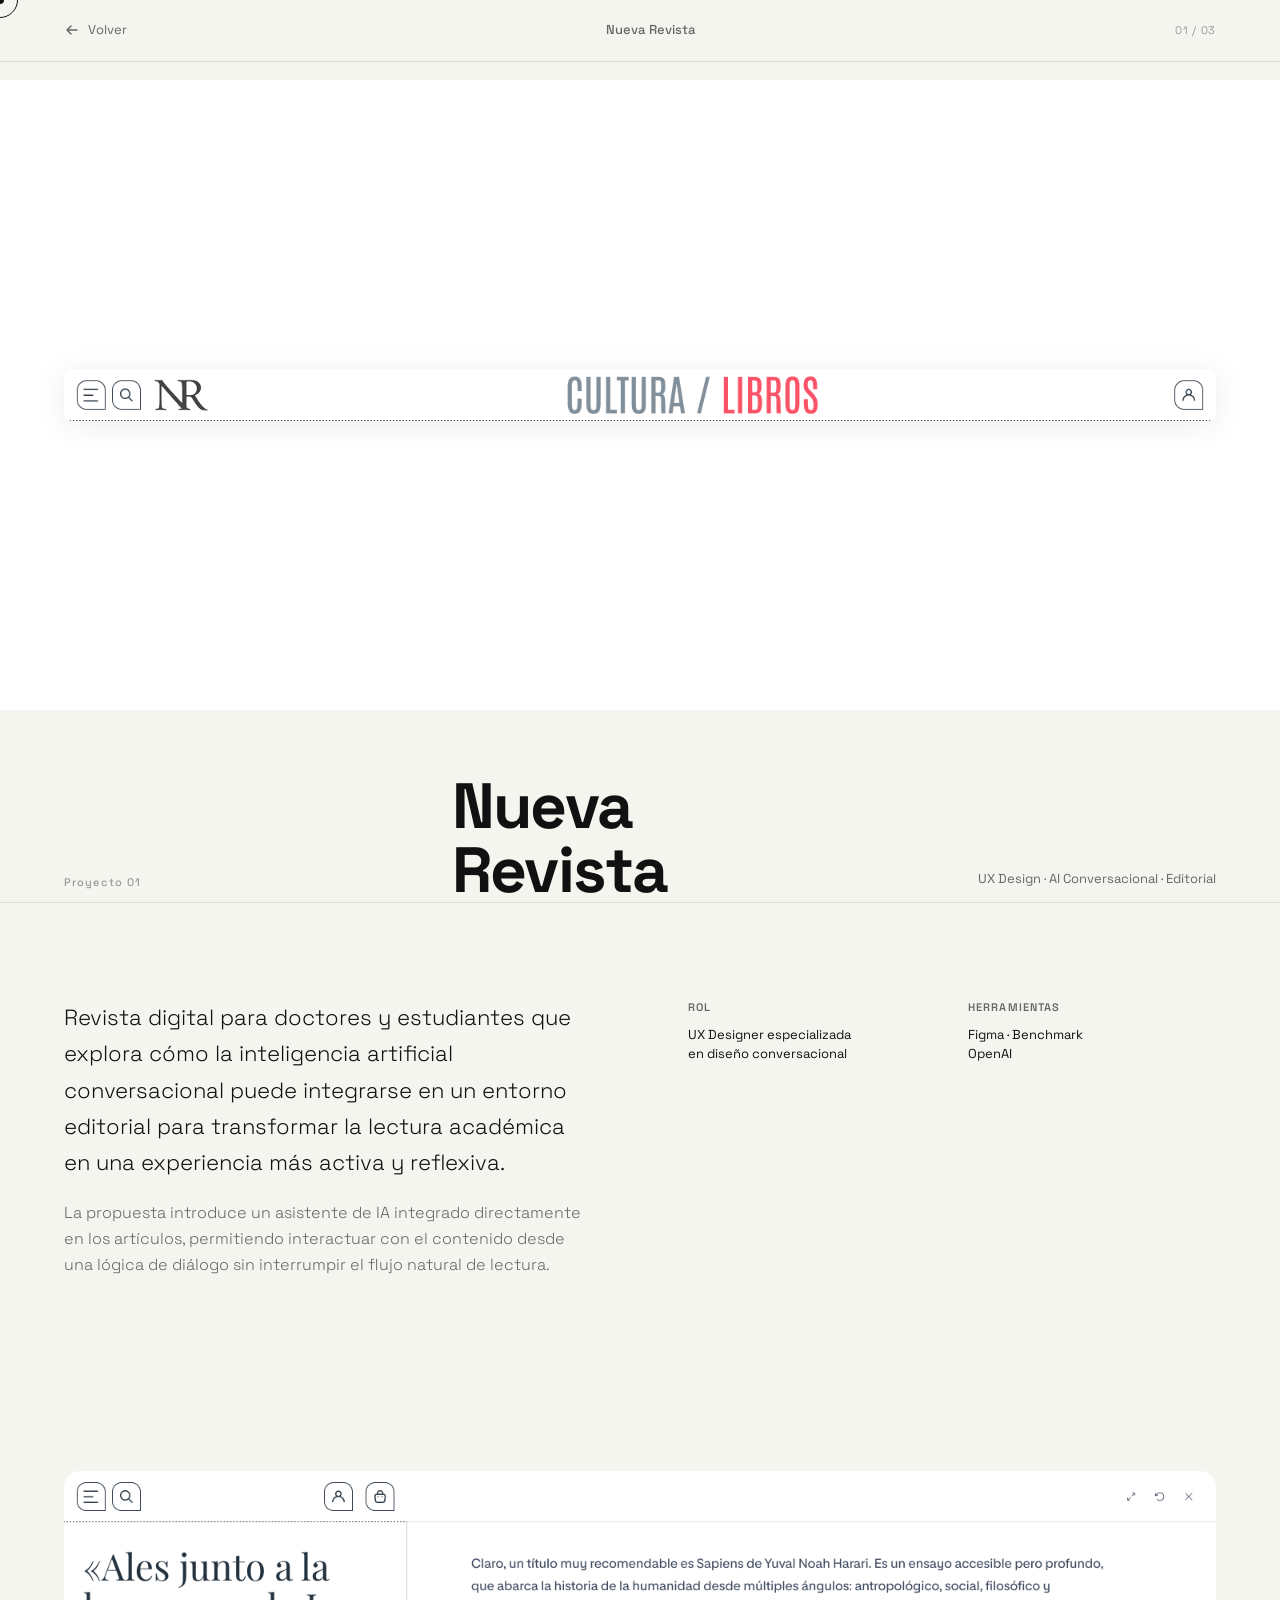
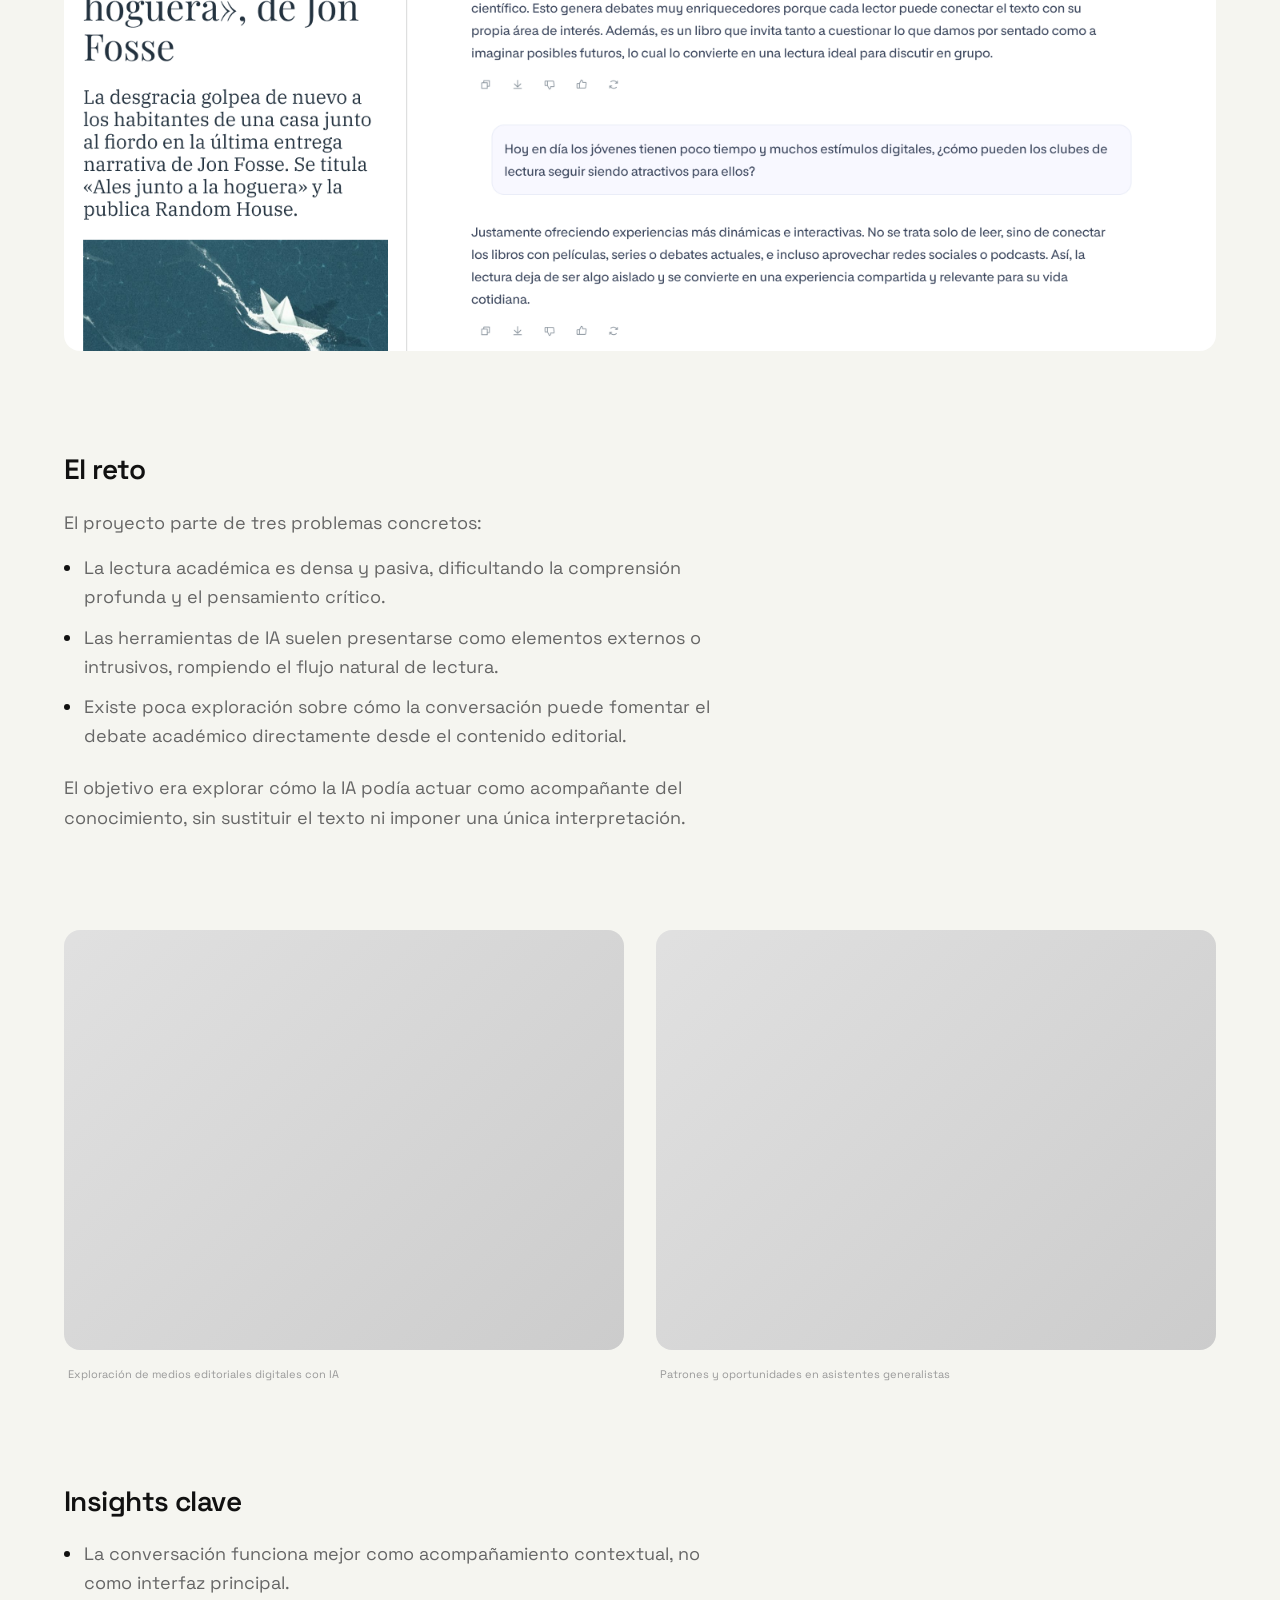
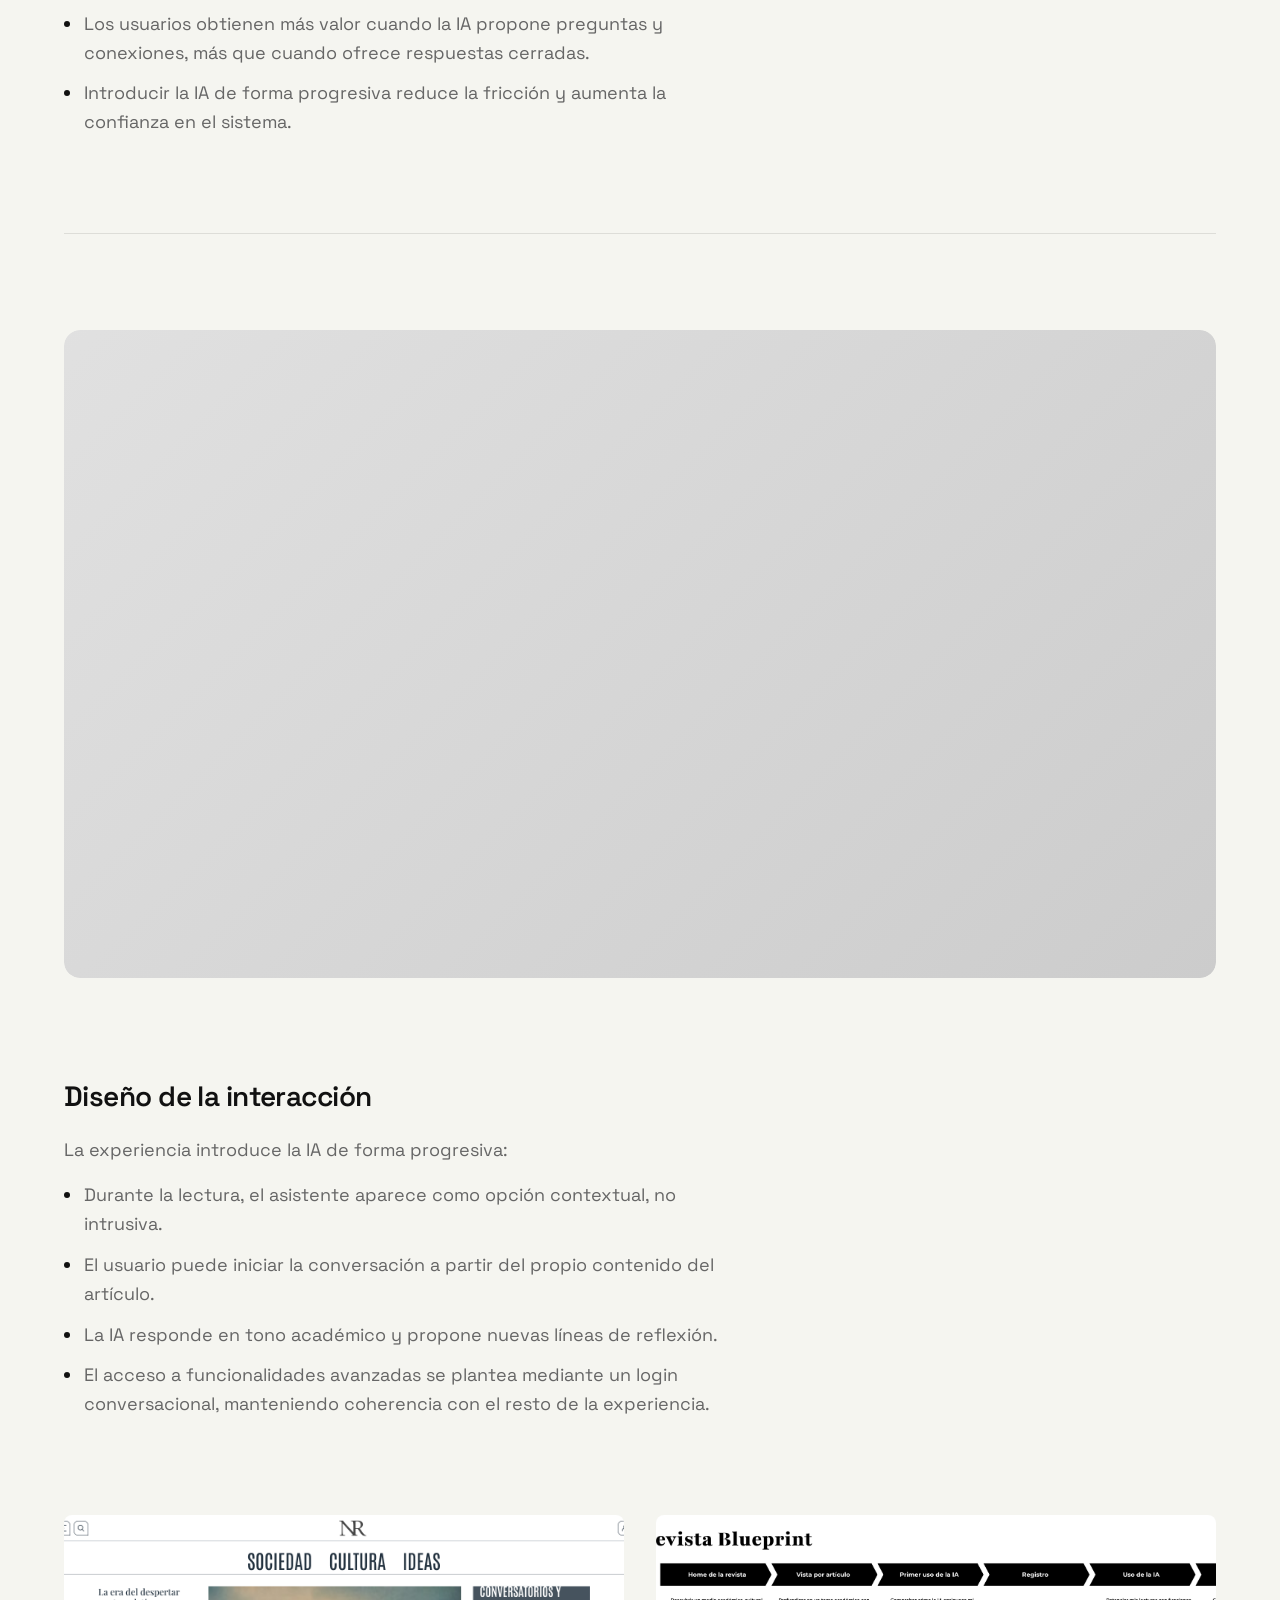
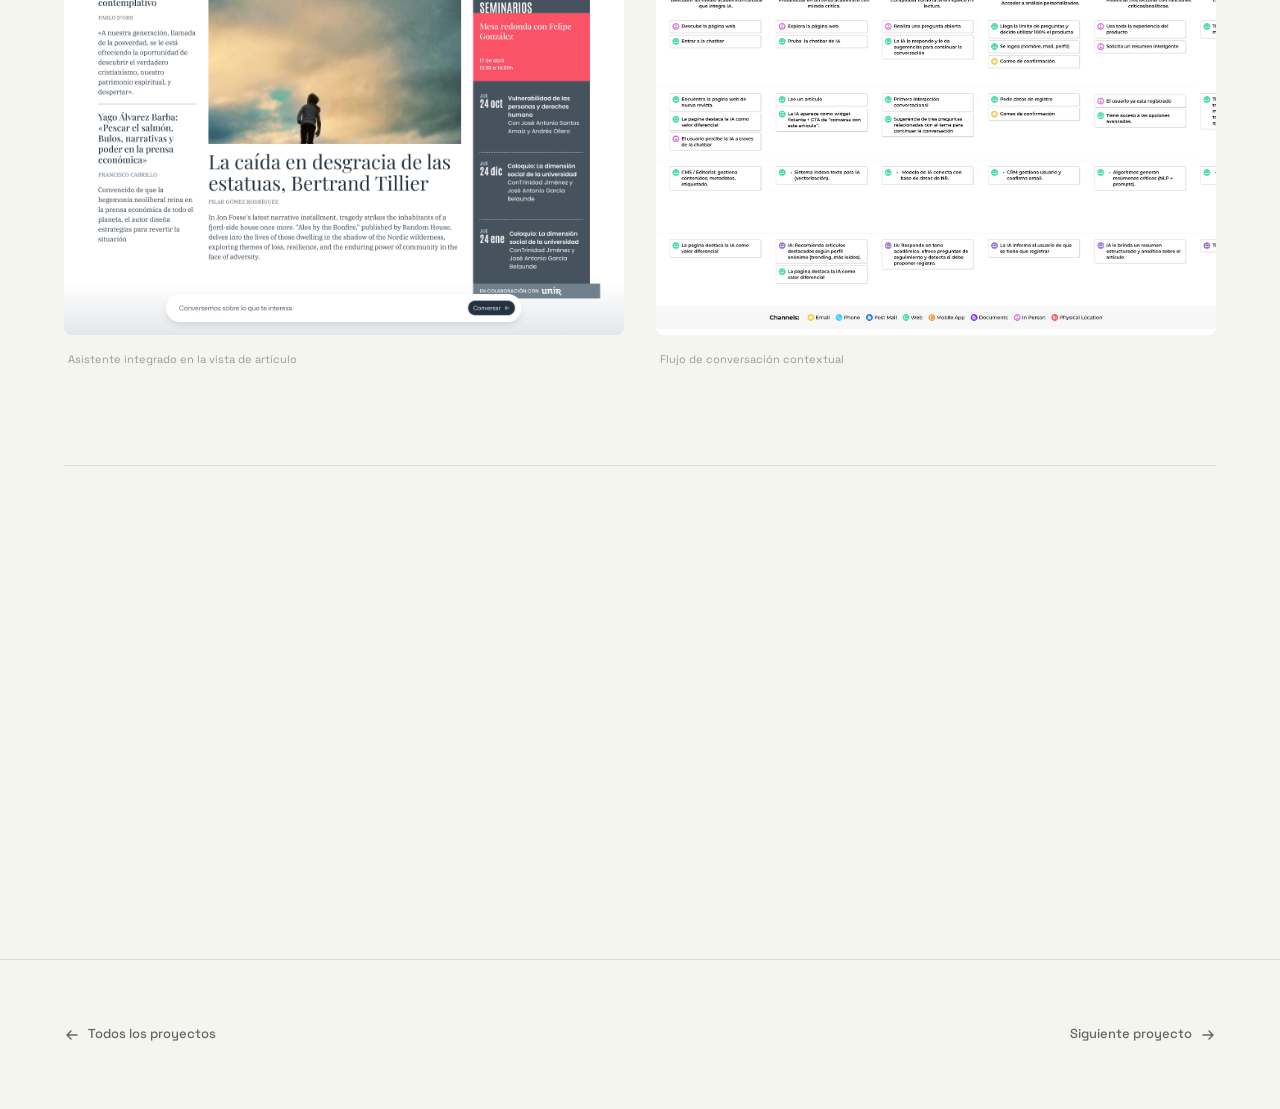
==== nueva-revista.html @ 9d150a23 "nueva revista: reduce altura de imagen Portada NR" ====
<!DOCTYPE html>
<html lang="es">
<head>
    <meta charset="UTF-8">
    <meta name="viewport" content="width=device-width, initial-scale=1.0">
    <title>Nueva Revista — Maria Almazan</title>
    <meta name="description" content="Exploración sobre cómo la IA conversacional puede integrarse en un entorno editorial para enriquecer la lectura de contenido académico.">
    <link rel="preconnect" href="https://fonts.googleapis.com">
    <link rel="preconnect" href="https://fonts.gstatic.com" crossorigin>
    <link href="https://fonts.googleapis.com/css2?family=Space+Grotesk:wght@300;400;500;600;700&display=swap" rel="stylesheet">
    <link rel="stylesheet" href="css/style.css">
</head>
<body>

    <!-- Custom cursor -->
    <div class="cursor" id="cursor"></div>
    <div class="cursor-follower" id="cursor-follower"></div>

    <!-- Navegación del proyecto -->
    <header class="project-nav" id="nav">
        <a href="index.html" class="project-nav__back">
            <svg width="16" height="16" viewBox="0 0 16 16" fill="none" aria-hidden="true">
                <path d="M13 8H3M7 4L3 8l4 4" stroke="currentColor" stroke-width="1.5" stroke-linecap="round" stroke-linejoin="round"/>
            </svg>
            Volver
        </a>
        <span class="project-nav__title">Nueva Revista</span>
        <span class="project-nav__index">01 / 03</span>
    </header>

    <main>

        <!-- ─── Hero del proyecto ────────────────────────────────────────── -->
        <section class="project-hero">

            <!-- REEMPLAZA el placeholder con tu imagen de portada:
                 <img src="assets/images/project-01-cover.jpg" alt="Nueva Revista — Asistente de IA integrado en revista digital">
            -->
            <div class="project-hero__cover project-hero__cover--contain">
                <img src="assets/images/Portada buena de verdad NR.png" alt="Nueva Revista — Portada">
            </div>

            <div class="project-hero__header" data-reveal>
                <span class="project-hero__number">Proyecto 01</span>
                <h1 class="project-hero__title">Nueva<br>Revista</h1>
                <span class="project-hero__category">UX Design · AI Conversacional · Editorial</span>
            </div>

        </section>

        <!-- ─── Información del proyecto ────────────────────────────────── -->
        <section class="project-info">

            <div class="project-info__description" data-reveal>
                <p>
                    Revista digital para doctores y estudiantes que explora cómo
                    la inteligencia artificial conversacional puede integrarse en
                    un entorno editorial para transformar la lectura académica en
                    una experiencia más activa y reflexiva.
                </p>
                <p style="margin-top: 1.2em; color: var(--text-secondary); font-size: var(--size-base);">
                    La propuesta introduce un asistente de IA integrado
                    directamente en los artículos, permitiendo interactuar con el
                    contenido desde una lógica de diálogo sin interrumpir el flujo
                    natural de lectura.
                </p>
            </div>

            <div class="project-info__meta" data-reveal data-reveal-delay="1">
                <div class="meta-item">
                    <span class="meta-item__label">Rol</span>
                    <span class="meta-item__value">UX Designer especializada<br>en diseño conversacional</span>
                </div>
                <div class="meta-item">
                    <span class="meta-item__label">Herramientas</span>
                    <span class="meta-item__value">Figma · Benchmark<br>OpenAI</span>
                </div>
            </div>

        </section>

        <!-- ─── Contenido del proyecto ─────────────────────────────────── -->
        <div class="project-content">

            <!-- Imagen principal / overview de la interfaz -->
            <div class="content-image" data-reveal>
                <img src="assets/images/Portada NR.png" alt="Vista general de la interfaz de Nueva Revista" style="max-height: 480px; object-fit: cover; object-position: top;">
            </div>

            <!-- Reto -->
            <div class="content-text" data-reveal>
                <h2>El reto</h2>
                <p>El proyecto parte de tres problemas concretos:</p>
                <ul>
                    <li>La lectura académica es densa y pasiva, dificultando la comprensión profunda y el pensamiento crítico.</li>
                    <li>Las herramientas de IA suelen presentarse como elementos externos o intrusivos, rompiendo el flujo natural de lectura.</li>
                    <li>Existe poca exploración sobre cómo la conversación puede fomentar el debate académico directamente desde el contenido editorial.</li>
                </ul>
                <p style="margin-top: 1.2em;">
                    El objetivo era explorar cómo la IA podía actuar como acompañante
                    del conocimiento, sin sustituir el texto ni imponer una única interpretación.
                </p>
            </div>

            <!-- Investigación / benchmarking (2 imágenes) -->
            <!-- REEMPLAZA con capturas del visual bench o mapas de investigación -->
            <div class="content-grid" data-reveal>
                <figure class="content-figure">
                    <!-- <img src="assets/images/project-01-research-1.jpg" alt="Análisis de productos editoriales con IA"> -->
                    <div class="content-image__placeholder" style="--ph-hue: 210; aspect-ratio: 4/3;"></div>
                    <figcaption>Exploración de medios editoriales digitales con IA</figcaption>
                </figure>
                <figure class="content-figure">
                    <!-- <img src="assets/images/project-01-research-2.jpg" alt="Patrones identificados en asistentes conversacionales"> -->
                    <div class="content-image__placeholder" style="--ph-hue: 195; aspect-ratio: 4/3;"></div>
                    <figcaption>Patrones y oportunidades en asistentes generalistas</figcaption>
                </figure>
            </div>

            <!-- Insights -->
            <div class="content-text" data-reveal>
                <h2>Insights clave</h2>
                <ul>
                    <li>La conversación funciona mejor como acompañamiento contextual, no como interfaz principal.</li>
                    <li>Los usuarios obtienen más valor cuando la IA propone preguntas y conexiones, más que cuando ofrece respuestas cerradas.</li>
                    <li>Introducir la IA de forma progresiva reduce la fricción y aumenta la confianza en el sistema.</li>
                </ul>
            </div>

            <div class="content-divider" data-reveal></div>

            <!-- Enfoque conversacional / imagen de flujos o principios -->
            <!-- REEMPLAZA con el diagrama de flujos conversacionales o mapa de comportamiento -->
            <div class="content-image" data-reveal>
                <!-- <img src="assets/images/project-01-flows.jpg" alt="Flujos conversacionales del asistente"> -->
                <div class="content-image__placeholder" style="--ph-hue: 205; aspect-ratio: 16/9;"></div>
            </div>

            <!-- Diseño de la interacción -->
            <div class="content-text" data-reveal>
                <h2>Diseño de la interacción</h2>
                <p>La experiencia introduce la IA de forma progresiva:</p>
                <ul>
                    <li>Durante la lectura, el asistente aparece como opción contextual, no intrusiva.</li>
                    <li>El usuario puede iniciar la conversación a partir del propio contenido del artículo.</li>
                    <li>La IA responde en tono académico y propone nuevas líneas de reflexión.</li>
                    <li>El acceso a funcionalidades avanzadas se plantea mediante un login conversacional, manteniendo coherencia con el resto de la experiencia.</li>
                </ul>
            </div>

            <!-- Comportamiento del asistente + resultado final -->
            <!-- REEMPLAZA con mockups de la interfaz final o pantallas del prototipo -->
            <div class="content-grid" data-reveal>
                <figure class="content-figure">
                    <img src="assets/images/Asistente articulo.png" alt="Asistente integrado en el artículo">
                    <figcaption>Asistente integrado en la vista de artículo</figcaption>
                </figure>
                <figure class="content-figure">
                    <img src="assets/images/Blueprint NR.png" alt="Flujo de conversación contextual — Nueva Revista">
                    <figcaption>Flujo de conversación contextual</figcaption>
                </figure>
            </div>

            <div class="content-divider" data-reveal></div>

            <!-- Aprendizajes -->
            <div class="content-text" data-reveal>
                <h2>Aprendizajes</h2>
                <ul>
                    <li>La IA aporta más valor cuando acompaña el pensamiento del usuario, no cuando lo sustituye.</li>
                    <li>Proponer preguntas abiertas genera más reflexión que ofrecer respuestas cerradas.</li>
                    <li>Diseñar la conversación como parte de la experiencia de lectura, no como una capa separada, es clave para reducir fricción.</li>
                </ul>
            </div>

        </div>

    </main>

    <!-- Navegación inferior -->
    <footer class="project-footer">
        <div class="project-footer__inner">
            <a href="index.html" class="project-footer__back">
                <svg width="16" height="16" viewBox="0 0 16 16" fill="none" aria-hidden="true">
                    <path d="M13 8H3M7 4L3 8l4 4" stroke="currentColor" stroke-width="1.5" stroke-linecap="round" stroke-linejoin="round"/>
                </svg>
                Todos los proyectos
            </a>
            <a href="unificar-experiencia.html" class="project-footer__next">
                Siguiente proyecto
                <svg width="16" height="16" viewBox="0 0 16 16" fill="none" aria-hidden="true">
                    <path d="M3 8h10M9 4l4 4-4 4" stroke="currentColor" stroke-width="1.5" stroke-linecap="round" stroke-linejoin="round"/>
                </svg>
            </a>
        </div>
    </footer>

    <script src="js/main.js"></script>
</body>
</html>
---- css/style.css ----
/* ─────────────────────────────────────────────────────────────────────────
   PORTFOLIO — Diseñadora UX/UI & AI Design
   Sistema de diseño: Space Grotesk · Paleta neutral · Acento lima ácido
   ───────────────────────────────────────────────────────────────────────── */

/* ── Tokens ─────────────────────────────────────────────────────────────── */
:root {
    /* Colors */
    --bg:             #F5F5F0;
    --bg-alt:         #EEEEE9;
    --text:           #111111;
    --text-secondary: #666666;
    --text-muted:     #999999;
    --border:         #DDDDD8;
    --accent:         #C4FF47;
    --accent-dark:    #9ED400;
    --white:          #FFFFFF;
    --card-bg:        #E8E8E3;

    /* Typography */
    --font:           'Space Grotesk', sans-serif;
    --size-xs:        0.6875rem;   /* 11px */
    --size-sm:        0.8125rem;   /* 13px */
    --size-base:      1rem;        /* 16px */
    --size-md:        1.125rem;    /* 18px */
    --size-lg:        1.375rem;    /* 22px */
    --size-xl:        1.75rem;     /* 28px */
    --size-2xl:       2.5rem;      /* 40px */
    --size-hero:      clamp(3.5rem, 9vw, 7.5rem);

    /* Spacing */
    --gap-xs:   8px;
    --gap-sm:   16px;
    --gap-md:   32px;
    --gap-lg:   64px;
    --gap-xl:   96px;
    --gap-2xl:  140px;

    /* Layout */
    --max-w:    1280px;
    --pad-x:    clamp(24px, 5vw, 80px);

    /* Motion */
    --ease:     cubic-bezier(0.22, 1, 0.36, 1);
    --ease-in:  cubic-bezier(0.4, 0, 1, 1);
    --t-fast:   180ms;
    --t-base:   320ms;
    --t-slow:   600ms;

    /* Borders */
    --radius-sm: 4px;
    --radius-md: 8px;
    --radius-lg: 16px;
}

/* ── Reset ───────────────────────────────────────────────────────────────── */
*, *::before, *::after { box-sizing: border-box; margin: 0; padding: 0; }

html {
    scroll-behavior: smooth;
    -webkit-font-smoothing: antialiased;
    -moz-osx-font-smoothing: grayscale;
}

body {
    font-family: var(--font);
    font-size: var(--size-base);
    background-color: var(--bg);
    color: var(--text);
    line-height: 1.6;
    overflow-x: hidden;
    cursor: none;
}

img {
    display: block;
    max-width: 100%;
    height: auto;
}

a {
    color: inherit;
    text-decoration: none;
}

ul { list-style: none; }

/* ── Custom Cursor ───────────────────────────────────────────────────────── */
.cursor,
.cursor-follower {
    position: fixed;
    border-radius: 50%;
    pointer-events: none;
    z-index: 9999;
    transform: translate(-50%, -50%);
    transition: transform var(--t-fast) var(--ease),
                width var(--t-fast) var(--ease),
                height var(--t-fast) var(--ease),
                background var(--t-fast) var(--ease);
}

.cursor {
    width: 8px;
    height: 8px;
    background: var(--text);
}

.cursor-follower {
    width: 36px;
    height: 36px;
    border: 1.5px solid var(--text);
    background: transparent;
    transition: transform 120ms var(--ease),
                width var(--t-base) var(--ease),
                height var(--t-base) var(--ease),
                border-color var(--t-base) var(--ease),
                opacity var(--t-base) var(--ease);
}

.cursor--hover .cursor {
    width: 6px;
    height: 6px;
    background: var(--accent);
}

.cursor--hover .cursor-follower {
    width: 52px;
    height: 52px;
    border-color: var(--accent);
    opacity: 0.6;
}

/* ── Utilities ───────────────────────────────────────────────────────────── */
.label {
    font-size: var(--size-xs);
    font-weight: 500;
    letter-spacing: 0.12em;
    text-transform: uppercase;
    color: var(--text-secondary);
}

.section-line {
    flex: 1;
    height: 1px;
    background: var(--border);
}

/* ── Reveal Animations ───────────────────────────────────────────────────── */
[data-reveal] {
    opacity: 0;
    transform: translateY(28px);
    transition: opacity var(--t-slow) var(--ease),
                transform var(--t-slow) var(--ease);
}

[data-reveal-delay="1"] { transition-delay: 100ms; }
[data-reveal-delay="2"] { transition-delay: 200ms; }
[data-reveal-delay="3"] { transition-delay: 300ms; }

[data-reveal].visible {
    opacity: 1;
    transform: translateY(0);
}

/* ── Navigation ──────────────────────────────────────────────────────────── */
.nav {
    position: fixed;
    top: 0;
    left: 0;
    right: 0;
    z-index: 100;
    display: flex;
    align-items: center;
    justify-content: space-between;
    padding: 20px var(--pad-x);
    backdrop-filter: blur(12px);
    -webkit-backdrop-filter: blur(12px);
    background: color-mix(in srgb, var(--bg) 85%, transparent);
    border-bottom: 1px solid transparent;
    transition: border-color var(--t-base) var(--ease);
}

.nav.scrolled {
    border-bottom-color: var(--border);
}

.nav__logo {
    font-size: var(--size-sm);
    font-weight: 600;
    letter-spacing: 0.06em;
    color: var(--text);
    transition: color var(--t-fast) var(--ease);
}

.nav__logo:hover { color: var(--text-secondary); }

.nav__menu {
    display: flex;
    align-items: center;
    gap: var(--gap-md);
}

.nav__link {
    font-size: var(--size-sm);
    font-weight: 400;
    color: var(--text-secondary);
    position: relative;
    transition: color var(--t-fast) var(--ease);
}

.nav__link::after {
    content: '';
    position: absolute;
    bottom: -2px;
    left: 0;
    width: 0;
    height: 1px;
    background: var(--text);
    transition: width var(--t-base) var(--ease);
}

.nav__link:hover { color: var(--text); }
.nav__link:hover::after { width: 100%; }

.nav__link--cta {
    background: var(--accent);
    color: var(--text);
    font-weight: 500;
    padding: 8px 18px;
    border-radius: 100px;
    transition: background var(--t-fast) var(--ease),
                transform var(--t-fast) var(--ease);
}

.nav__link--cta::after { display: none; }

.nav__link--cta:hover {
    background: var(--accent-dark);
    color: var(--text);
    transform: translateY(-1px);
}

/* ── Hero ────────────────────────────────────────────────────────────────── */
.hero {
    min-height: 100svh;
    display: flex;
    align-items: flex-end;
    padding: 120px var(--pad-x) 72px;
}

.hero__inner {
    width: 100%;
    max-width: var(--max-w);
    margin: 0 auto;
    display: flex;
    flex-direction: column;
    gap: var(--gap-xl);
}

.hero__top {
    display: grid;
    grid-template-columns: 1fr 1fr;
    align-items: end;
    gap: var(--gap-lg);
}

.hero__name {
    font-size: var(--size-hero);
    font-weight: 700;
    line-height: 0.95;
    letter-spacing: -0.03em;
    display: flex;
    flex-direction: column;
}

.hero__name-line {
    display: block;
}

.hero__name-line--accent {
    color: transparent;
    -webkit-text-stroke: 2px var(--text);
}

.hero__side {
    display: flex;
    flex-direction: column;
    gap: var(--gap-md);
    padding-bottom: 8px;
}

.hero__discipline {
    font-size: var(--size-xl);
    font-weight: 300;
    line-height: 1.2;
    color: var(--text);
}

.hero__discipline em {
    font-style: normal;
    background: var(--accent);
    padding: 0 6px;
    border-radius: 3px;
}

.hero__description {
    font-size: var(--size-md);
    color: var(--text-secondary);
    line-height: 1.7;
    max-width: 380px;
}

.hero__bottom {
    display: flex;
    align-items: center;
    justify-content: space-between;
    padding-top: var(--gap-md);
    border-top: 1px solid var(--border);
}

.hero__meta {
    display: flex;
    align-items: center;
    gap: var(--gap-sm);
    font-size: var(--size-sm);
    color: var(--text-secondary);
}

.hero__dot {
    width: 4px;
    height: 4px;
    border-radius: 50%;
    background: var(--accent);
    display: inline-block;
}

.hero__scroll {
    display: flex;
    align-items: center;
    gap: 8px;
    font-size: var(--size-sm);
    font-weight: 500;
    color: var(--text);
    transition: gap var(--t-base) var(--ease),
                color var(--t-fast) var(--ease);
}

.hero__scroll:hover {
    gap: 14px;
    color: var(--text-secondary);
}

/* ── Projects Section ─────────────────────────────────────────────────────── */
.projects {
    padding: var(--gap-2xl) var(--pad-x);
    max-width: var(--max-w);
    margin: 0 auto;
}

.section-header {
    display: flex;
    align-items: center;
    gap: var(--gap-md);
    margin-bottom: var(--gap-lg);
}

.projects__grid {
    display: grid;
    grid-template-columns: repeat(3, 1fr);
    gap: var(--gap-md);
}

/* ── Project Card ─────────────────────────────────────────────────────────── */
.project-card {
    display: flex;
    flex-direction: column;
}

.project-card__link {
    display: flex;
    flex-direction: column;
    gap: var(--gap-sm);
    transition: none;
}

.project-card__cover {
    position: relative;
    overflow: hidden;
    border-radius: var(--radius-md);
    background: var(--card-bg);
    aspect-ratio: 4 / 3;
}

.project-card__placeholder {
    width: 100%;
    height: 100%;
    background:
        linear-gradient(
            135deg,
            hsl(var(--ph-hue, 200), 12%, 84%) 0%,
            hsl(var(--ph-hue, 200), 8%, 76%) 100%
        );
    transition: transform var(--t-slow) var(--ease);
}

/* Si hay imagen real */
.project-card__cover img {
    width: 100%;
    height: 100%;
    object-fit: cover;
    transition: transform var(--t-slow) var(--ease);
}

.project-card__overlay {
    position: absolute;
    inset: 0;
    background: rgba(17, 17, 17, 0.72);
    display: flex;
    align-items: center;
    justify-content: center;
    opacity: 0;
    transition: opacity var(--t-base) var(--ease);
    border-radius: var(--radius-md);
}

.project-card__view {
    font-size: var(--size-sm);
    font-weight: 500;
    color: var(--white);
    letter-spacing: 0.04em;
}

/* Variante para imágenes panorámicas en card */
.project-card__cover--contain {
    background: #FFFFFF;
    display: flex;
    align-items: center;
    justify-content: center;
    padding: var(--gap-md);
}

.project-card__cover--contain img {
    width: 100%;
    height: auto;
    object-fit: contain;
    border-radius: var(--radius-sm);
}

/* Hover: zoom + overlay */
.project-card__link:hover .project-card__placeholder,
.project-card__link:hover .project-card__cover img {
    transform: scale(1.04);
}

.project-card__link:hover .project-card__overlay {
    opacity: 1;
}

.project-card__link:hover .project-card__arrow {
    transform: translate(3px, -3px);
    color: var(--accent);
}

.project-card__meta {
    display: flex;
    align-items: flex-start;
    gap: var(--gap-sm);
    padding: 4px 0;
}

.project-card__number {
    font-size: var(--size-xs);
    font-weight: 500;
    color: var(--text-muted);
    padding-top: 3px;
    letter-spacing: 0.06em;
    flex-shrink: 0;
}

.project-card__info {
    flex: 1;
    display: flex;
    flex-direction: column;
    gap: 4px;
}

.project-card__title {
    font-size: var(--size-md);
    font-weight: 500;
    line-height: 1.3;
}

.project-card__category {
    font-size: var(--size-xs);
    color: var(--text-secondary);
    letter-spacing: 0.04em;
}

.project-card__arrow {
    font-size: var(--size-md);
    color: var(--text-secondary);
    flex-shrink: 0;
    padding-top: 2px;
    transition: transform var(--t-base) var(--ease),
                color var(--t-base) var(--ease);
}

/* ── About Section ───────────────────────────────────────────────────────── */
.about {
    padding: var(--gap-2xl) var(--pad-x);
    background: var(--bg-alt);
    border-top: 1px solid var(--border);
    border-bottom: 1px solid var(--border);
}

.about__inner {
    max-width: var(--max-w);
    margin: 0 auto;
    display: flex;
    flex-direction: column;
    gap: var(--gap-lg);
}

.about__grid {
    display: grid;
    grid-template-columns: 1fr 1fr;
    gap: var(--gap-xl);
    align-items: start;
}

.about__text {
    display: flex;
    flex-direction: column;
    gap: var(--gap-md);
}

.about__bio {
    font-size: var(--size-lg);
    line-height: 1.65;
    font-weight: 300;
}

.about__bio--muted {
    color: var(--text-secondary);
    font-size: var(--size-md);
}

.about__skills {
    display: grid;
    grid-template-columns: 1fr 1fr;
    gap: var(--gap-lg);
}

.skill-group {
    display: flex;
    flex-direction: column;
    gap: var(--gap-sm);
}

.skill-group__label {
    font-size: var(--size-xs);
    font-weight: 600;
    letter-spacing: 0.1em;
    text-transform: uppercase;
    color: var(--text-secondary);
    padding-bottom: var(--gap-sm);
    border-bottom: 1px solid var(--border);
}

.skill-group__list {
    display: flex;
    flex-direction: column;
    gap: 10px;
}

.skill-group__list li {
    font-size: var(--size-sm);
    color: var(--text);
}

/* ── Footer ──────────────────────────────────────────────────────────────── */
.footer {
    padding: var(--gap-lg) var(--pad-x);
}

.footer__inner {
    max-width: var(--max-w);
    margin: 0 auto;
    display: grid;
    grid-template-columns: 1fr auto 1fr;
    align-items: center;
    gap: var(--gap-md);
}

.footer__left {
    display: flex;
    flex-direction: column;
    gap: 4px;
}

.footer__name {
    font-size: var(--size-sm);
    font-weight: 600;
}

.footer__tagline {
    font-size: var(--size-xs);
    color: var(--text-secondary);
}

.footer__links {
    display: flex;
    align-items: center;
    gap: var(--gap-md);
}

.footer__link {
    font-size: var(--size-sm);
    color: var(--text-secondary);
    transition: color var(--t-fast) var(--ease);
}

.footer__link:hover { color: var(--text); }

.footer__copy {
    font-size: var(--size-xs);
    color: var(--text-muted);
    text-align: right;
}

/* ─────────────────────────────────────────────────────────────────────────
   PROJECT PAGE STYLES
   ───────────────────────────────────────────────────────────────────────── */

/* ── Project Nav ─────────────────────────────────────────────────────────── */
.project-nav {
    position: fixed;
    top: 0;
    left: 0;
    right: 0;
    z-index: 100;
    display: flex;
    align-items: center;
    justify-content: space-between;
    padding: 20px var(--pad-x);
    backdrop-filter: blur(12px);
    -webkit-backdrop-filter: blur(12px);
    background: color-mix(in srgb, var(--bg) 85%, transparent);
    border-bottom: 1px solid var(--border);
}

.project-nav__back {
    display: flex;
    align-items: center;
    gap: 8px;
    font-size: var(--size-sm);
    color: var(--text-secondary);
    transition: color var(--t-fast) var(--ease),
                gap var(--t-base) var(--ease);
}

.project-nav__back:hover {
    color: var(--text);
    gap: 12px;
}

.project-nav__title {
    font-size: var(--size-sm);
    font-weight: 500;
    color: var(--text-secondary);
}

.project-nav__index {
    font-size: var(--size-xs);
    color: var(--text-muted);
    letter-spacing: 0.06em;
}

/* ── Project Hero ─────────────────────────────────────────────────────────── */
.project-hero {
    padding-top: 80px;
}

.project-hero__cover {
    width: 100%;
    height: 70svh;
    overflow: hidden;
    background: var(--card-bg);
    position: relative;
}

.project-hero__cover img {
    width: 100%;
    height: 100%;
    object-fit: cover;
}

/* Variante para imágenes panorámicas: muestra completa sin recorte */
.project-hero__cover--contain {
    background: #FFFFFF;
    display: flex;
    align-items: center;
    justify-content: center;
    padding: var(--gap-xl) var(--pad-x);
}

.project-hero__cover--contain img {
    width: 100%;
    height: auto;
    object-fit: contain;
    border-radius: var(--radius-md);
    box-shadow: 0 4px 32px rgba(0,0,0,0.08);
}

/* Variante blur: imagen desenfocada de fondo + foto nítida encima */
.project-hero__cover--blur {
    position: relative;
    overflow: hidden;
    display: flex;
    align-items: center;
    justify-content: center;
    background: #111;
}

.cover-blur-bg {
    position: absolute;
    inset: -40px;
    background-size: cover;
    background-position: center top;
    filter: blur(48px) brightness(0.45) saturate(1.4);
    transform: scale(1.15);
    z-index: 0;
}

.project-hero__cover--blur > img {
    position: relative;
    z-index: 1;
    width: 78%;
    height: 100%;
    object-fit: cover;
    object-position: top center;
    border-radius: 16px 16px 0 0;
    box-shadow: 0 32px 80px rgba(0,0,0,0.5), 0 0 0 1px rgba(255,255,255,0.08);
}

/* Placeholder de portada del proyecto */
.project-hero__placeholder {
    width: 100%;
    height: 100%;
    background: linear-gradient(
        160deg,
        hsl(var(--project-hue, 200), 14%, 82%) 0%,
        hsl(var(--project-hue, 200), 10%, 70%) 100%
    );
}

.project-hero__header {
    max-width: var(--max-w);
    margin: 0 auto;
    padding: var(--gap-lg) var(--pad-x) 0;
    display: flex;
    align-items: flex-end;
    justify-content: space-between;
    gap: var(--gap-md);
}

.project-hero__number {
    font-size: var(--size-xs);
    font-weight: 500;
    color: var(--text-muted);
    letter-spacing: 0.1em;
    padding-bottom: 10px;
}

.project-hero__title {
    font-size: clamp(2rem, 5vw, 4.5rem);
    font-weight: 700;
    line-height: 1;
    letter-spacing: -0.025em;
}

.project-hero__category {
    font-size: var(--size-sm);
    color: var(--text-secondary);
    white-space: nowrap;
    padding-bottom: 12px;
}

/* ── Project Info ─────────────────────────────────────────────────────────── */
.project-info {
    padding: var(--gap-xl) var(--pad-x);
    max-width: var(--max-w);
    margin: 0 auto;
    display: grid;
    grid-template-columns: 1fr 1fr;
    gap: var(--gap-xl);
    border-top: 1px solid var(--border);
}

.project-info__description {
    font-size: var(--size-lg);
    line-height: 1.65;
    font-weight: 300;
}

.project-info__meta {
    display: grid;
    grid-template-columns: 1fr 1fr;
    gap: var(--gap-lg) var(--gap-md);
    align-content: start;
}

.meta-item {
    display: flex;
    flex-direction: column;
    gap: 8px;
}

.meta-item__label {
    font-size: var(--size-xs);
    font-weight: 600;
    letter-spacing: 0.1em;
    text-transform: uppercase;
    color: var(--text-secondary);
}

.meta-item__value {
    font-size: var(--size-sm);
    line-height: 1.5;
}

/* ── Project Content ─────────────────────────────────────────────────────── */
.project-content {
    padding: var(--gap-xl) var(--pad-x) var(--gap-2xl);
    max-width: var(--max-w);
    margin: 0 auto;
    display: flex;
    flex-direction: column;
    gap: var(--gap-xl);
}

/* Imagen full-width */
.content-image {
    width: 100%;
    border-radius: var(--radius-lg);
    overflow: hidden;
}

.content-image img {
    width: 100%;
    height: auto;
    display: block;
}

/* Placeholder para imagen de contenido */
.content-image__placeholder {
    width: 100%;
    aspect-ratio: 16 / 9;
    background: linear-gradient(
        135deg,
        hsl(var(--ph-hue, 0), 0%, 88%) 0%,
        hsl(var(--ph-hue, 0), 0%, 80%) 100%
    );
    border-radius: var(--radius-lg);
}

/* Grid de imágenes (2 columnas) */
.content-grid {
    display: grid;
    grid-template-columns: 1fr 1fr;
    gap: var(--gap-md);
}

/* Imagen con caption */
.content-figure {
    display: flex;
    flex-direction: column;
    gap: var(--gap-sm);
}

.content-figure figcaption {
    font-size: var(--size-xs);
    color: var(--text-muted);
    padding-left: 4px;
}

/* Imágenes dentro de grid: mismo tamaño forzado */
.content-grid .content-figure img {
    width: 100%;
    aspect-ratio: 4 / 3;
    object-fit: cover;
    object-position: top;
    border-radius: var(--radius-md);
    display: block;
}

/* Bloque de texto */
.content-text {
    max-width: 680px;
}

.content-text h2 {
    font-size: var(--size-xl);
    font-weight: 600;
    letter-spacing: -0.02em;
    margin-bottom: var(--gap-sm);
}

.content-text p {
    font-size: var(--size-md);
    line-height: 1.7;
    color: var(--text-secondary);
}

.content-text p + p {
    margin-top: 1em;
}

.content-text ul {
    margin-top: var(--gap-sm);
    display: flex;
    flex-direction: column;
    gap: 12px;
}

.content-text ul li {
    font-size: var(--size-md);
    line-height: 1.6;
    color: var(--text-secondary);
    padding-left: 20px;
    position: relative;
}

.content-text ul li::before {
    content: '';
    position: absolute;
    left: 0;
    top: 11px;
    width: 6px;
    height: 6px;
    border-radius: 50%;
    background: var(--text);
    flex-shrink: 0;
}

/* Grid de citas (focus group, testimonios) */
.content-quotes {
    display: grid;
    grid-template-columns: 1fr 1fr;
    gap: 0;
}

.content-quote-card {
    padding: var(--gap-md) 0;
    border-top: 1px solid var(--border);
    padding-right: var(--gap-lg);
}

.content-quote-card p {
    font-size: var(--size-lg);
    font-weight: 300;
    line-height: 1.5;
    color: var(--text);
    font-style: italic;
}

/* Tarjeta de usuario / mapa de empatía */
.content-persona {
    display: grid;
    grid-template-columns: 1fr 1fr;
    gap: 0;
    border: 1px solid var(--border);
    border-radius: var(--radius-lg);
    overflow: hidden;
}

.content-persona__main {
    padding: var(--gap-lg);
    border-right: 1px solid var(--border);
    display: flex;
    flex-direction: column;
    gap: var(--gap-md);
}

.content-persona__name {
    font-size: var(--size-xl);
    font-weight: 600;
    letter-spacing: -0.02em;
}

.content-persona__quotes {
    display: flex;
    flex-direction: column;
    gap: 12px;
}

.content-persona__quote {
    font-size: var(--size-md);
    font-style: italic;
    font-weight: 300;
    color: var(--text-secondary);
    padding-left: 16px;
    border-left: 2px solid var(--border);
}

.content-persona__side {
    padding: var(--gap-lg);
    display: flex;
    flex-direction: column;
    gap: var(--gap-lg);
}

.content-persona__group {
    display: flex;
    flex-direction: column;
    gap: 10px;
}

.content-persona__group-label {
    font-size: var(--size-xs);
    font-weight: 600;
    letter-spacing: 0.1em;
    text-transform: uppercase;
    color: var(--text-secondary);
}

.content-persona__group ul {
    display: flex;
    flex-direction: column;
    gap: 8px;
}

.content-persona__group ul li {
    font-size: var(--size-sm);
    color: var(--text-secondary);
    padding-left: 16px;
    position: relative;
}

.content-persona__group ul li::before {
    content: '';
    position: absolute;
    left: 0;
    top: 9px;
    width: 5px;
    height: 5px;
    border-radius: 50%;
    background: var(--text-muted);
}

/* Ficha de personaje / avatar */
.content-character {
    background: var(--text);
    color: var(--white);
    border-radius: var(--radius-lg);
    overflow: hidden;
    display: grid;
    grid-template-columns: 1fr 1fr;
}

.content-character__info {
    padding: var(--gap-lg);
    border-right: 1px solid rgba(255,255,255,0.1);
    display: flex;
    flex-direction: column;
    gap: var(--gap-md);
}

.content-character__tag {
    font-size: var(--size-xs);
    font-weight: 600;
    letter-spacing: 0.1em;
    text-transform: uppercase;
    color: var(--accent);
}

.content-character__name {
    font-size: var(--size-xl);
    font-weight: 600;
    letter-spacing: -0.02em;
    line-height: 1.2;
}

.content-character__practice {
    font-size: var(--size-sm);
    color: rgba(255,255,255,0.5);
    font-style: italic;
}

.content-character__desc {
    font-size: var(--size-sm);
    line-height: 1.65;
    color: rgba(255,255,255,0.75);
    font-weight: 300;
}

.content-character__rules {
    padding: var(--gap-lg);
    display: flex;
    flex-direction: column;
    gap: var(--gap-md);
}

.content-character__rules-label {
    font-size: var(--size-xs);
    font-weight: 600;
    letter-spacing: 0.1em;
    text-transform: uppercase;
    color: rgba(255,255,255,0.4);
}

.content-character__rules ul {
    display: flex;
    flex-direction: column;
    gap: 12px;
}

.content-character__rules ul li {
    font-size: var(--size-sm);
    line-height: 1.55;
    color: rgba(255,255,255,0.7);
    padding-left: 16px;
    position: relative;
    font-weight: 300;
}

.content-character__rules ul li::before {
    content: '';
    position: absolute;
    left: 0;
    top: 8px;
    width: 5px;
    height: 5px;
    border-radius: 50%;
    background: var(--accent);
}

/* Benchmark grid */
.content-benchmark {
    display: grid;
    grid-template-columns: 1fr 1fr;
    gap: var(--gap-sm);
}

.content-benchmark__item {
    padding: var(--gap-md);
    border-top: 1px solid var(--border);
    display: flex;
    flex-direction: column;
    gap: 8px;
}

.content-benchmark__category {
    font-size: var(--size-sm);
    font-weight: 600;
    color: var(--text);
}

.content-benchmark__desc {
    font-size: var(--size-sm);
    color: var(--text-secondary);
    line-height: 1.5;
}

.content-benchmark__examples {
    font-size: var(--size-xs);
    color: var(--text-muted);
    letter-spacing: 0.02em;
}

/* Botón enlace a prototipo */
.content-prototype-link {
    display: flex;
    align-items: center;
    justify-content: space-between;
    padding: var(--gap-lg) var(--gap-xl);
    background: var(--bg-alt);
    border: 1px solid var(--border);
    border-radius: var(--radius-lg);
    transition: background var(--t-base) var(--ease),
                border-color var(--t-base) var(--ease);
    gap: var(--gap-md);
}

.content-prototype-link:hover {
    background: var(--accent);
    border-color: var(--accent);
}

.content-prototype-link__label {
    font-size: var(--size-xs);
    font-weight: 600;
    letter-spacing: 0.1em;
    text-transform: uppercase;
    color: var(--text-secondary);
    transition: color var(--t-base) var(--ease);
}

.content-prototype-link:hover .content-prototype-link__label {
    color: var(--text);
}

.content-prototype-link__title {
    font-size: var(--size-xl);
    font-weight: 600;
    letter-spacing: -0.02em;
    color: var(--text);
}

.content-prototype-link__arrow {
    font-size: 2rem;
    color: var(--text-secondary);
    transition: transform var(--t-base) var(--ease),
                color var(--t-base) var(--ease);
    flex-shrink: 0;
}

.content-prototype-link:hover .content-prototype-link__arrow {
    transform: translate(4px, -4px);
    color: var(--text);
}

/* Hero sin imagen (proyectos de investigación) */
.project-hero--text {
    padding-top: 140px;
    padding-bottom: 0;
    background: var(--bg);
}

.project-hero--text .project-hero__header {
    max-width: var(--max-w);
    margin: 0 auto;
    padding: 0 var(--pad-x) var(--gap-xl);
    display: flex;
    flex-direction: column;
    gap: var(--gap-md);
    border-bottom: 1px solid var(--border);
}

.project-hero--text .project-hero__number {
    padding-bottom: 0;
}

.project-hero--text .project-hero__title {
    font-size: clamp(3rem, 8vw, 6.5rem);
}

/* Dos columnas de texto (propuesta + principios) */
.content-two-col {
    display: grid;
    grid-template-columns: 1fr 1fr;
    gap: var(--gap-xl);
    align-items: start;
}

/* Bloque de insight / callout invertido */
.content-callout {
    background: var(--text);
    color: var(--white);
    border-radius: var(--radius-lg);
    padding: var(--gap-xl) var(--gap-2xl);
    text-align: center;
    display: flex;
    flex-direction: column;
    align-items: center;
    gap: var(--gap-sm);
}

.content-callout__label {
    font-size: var(--size-xs);
    font-weight: 600;
    letter-spacing: 0.12em;
    text-transform: uppercase;
    color: var(--accent);
}

.content-callout__text {
    font-size: clamp(1.4rem, 3vw, 2.25rem);
    font-weight: 300;
    line-height: 1.35;
    letter-spacing: -0.02em;
    max-width: 720px;
}

/* Placeholder de vídeo */
.content-video {
    width: 100%;
    aspect-ratio: 16 / 9;
    background: var(--card-bg);
    border-radius: var(--radius-lg);
    display: flex;
    align-items: center;
    justify-content: center;
    overflow: hidden;
}

.content-video iframe,
.content-video video {
    width: 100%;
    height: 100%;
    border: none;
    display: block;
}

.content-video__placeholder {
    display: flex;
    flex-direction: column;
    align-items: center;
    gap: var(--gap-sm);
    color: var(--text-muted);
    font-size: var(--size-sm);
}

/* Separador decorativo */
.content-divider {
    width: 100%;
    height: 1px;
    background: var(--border);
}

/* ── Project Footer / Navegación ─────────────────────────────────────────── */
.project-footer {
    padding: var(--gap-lg) var(--pad-x);
    border-top: 1px solid var(--border);
}

.project-footer__inner {
    max-width: var(--max-w);
    margin: 0 auto;
    display: flex;
    align-items: center;
    justify-content: space-between;
}

.project-footer__back {
    display: flex;
    align-items: center;
    gap: 8px;
    font-size: var(--size-sm);
    font-weight: 500;
    color: var(--text-secondary);
    transition: color var(--t-fast) var(--ease),
                gap var(--t-base) var(--ease);
}

.project-footer__back:hover {
    color: var(--text);
    gap: 14px;
}

.project-footer__next {
    display: flex;
    align-items: center;
    gap: 8px;
    font-size: var(--size-sm);
    font-weight: 500;
    color: var(--text-secondary);
    transition: color var(--t-fast) var(--ease),
                gap var(--t-base) var(--ease);
}

.project-footer__next:hover {
    color: var(--text);
    gap: 14px;
}

/* ─────────────────────────────────────────────────────────────────────────
   RESPONSIVE
   ───────────────────────────────────────────────────────────────────────── */
@media (max-width: 1024px) {
    .projects__grid {
        grid-template-columns: repeat(2, 1fr);
    }

    .about__grid {
        grid-template-columns: 1fr;
        gap: var(--gap-lg);
    }
}

@media (max-width: 768px) {
    :root {
        --gap-2xl: 96px;
        --gap-xl:  64px;
    }

    .nav__menu {
        gap: var(--gap-sm);
    }

    .nav__link:not(.nav__link--cta) {
        display: none;
    }

    .hero {
        padding-bottom: var(--gap-lg);
    }

    .hero__top {
        grid-template-columns: 1fr;
        gap: var(--gap-lg);
    }

    .hero__bottom {
        flex-direction: column;
        align-items: flex-start;
        gap: var(--gap-md);
    }

    .projects__grid {
        grid-template-columns: 1fr;
    }

    .about__skills {
        grid-template-columns: 1fr 1fr;
    }

    .footer__inner {
        grid-template-columns: 1fr;
        gap: var(--gap-md);
    }

    .footer__links {
        flex-wrap: wrap;
        gap: var(--gap-sm);
    }

    .footer__copy {
        text-align: left;
    }

    /* Project page */
    .project-hero__cover {
        height: 45svh;
    }

    .project-hero__header {
        flex-direction: column;
        align-items: flex-start;
        gap: var(--gap-sm);
    }

    .project-info {
        grid-template-columns: 1fr;
        gap: var(--gap-lg);
    }

    .project-info__meta {
        grid-template-columns: 1fr 1fr;
    }

    .content-grid {
        grid-template-columns: 1fr;
    }

    .content-quotes {
        grid-template-columns: 1fr;
    }

    .content-two-col {
        grid-template-columns: 1fr;
        gap: var(--gap-lg);
    }

    .content-persona {
        grid-template-columns: 1fr;
    }

    .content-persona__main {
        border-right: none;
        border-bottom: 1px solid var(--border);
    }

    .content-character {
        grid-template-columns: 1fr;
    }

    .content-character__info {
        border-right: none;
        border-bottom: 1px solid rgba(255,255,255,0.1);
    }

    .content-benchmark {
        grid-template-columns: 1fr;
    }

    .content-prototype-link {
        padding: var(--gap-md);
    }

    .content-prototype-link__title {
        font-size: var(--size-lg);
    }

    .content-callout {
        padding: var(--gap-lg) var(--gap-md);
    }

    .project-footer__inner {
        flex-direction: column;
        align-items: flex-start;
        gap: var(--gap-md);
    }
}

@media (max-width: 480px) {
    .hero__name {
        font-size: clamp(3rem, 16vw, 4.5rem);
    }

    .hero__description {
        font-size: var(--size-base);
    }

    .about__skills {
        grid-template-columns: 1fr;
    }
}

/* ── Reduced motion ───────────────────────────────────────────────────────── */
@media (prefers-reduced-motion: reduce) {
    *, *::before, *::after {
        transition-duration: 0.01ms !important;
        animation-duration: 0.01ms !important;
    }

    [data-reveal] {
        opacity: 1;
        transform: none;
    }

    html { scroll-behavior: auto; }
}
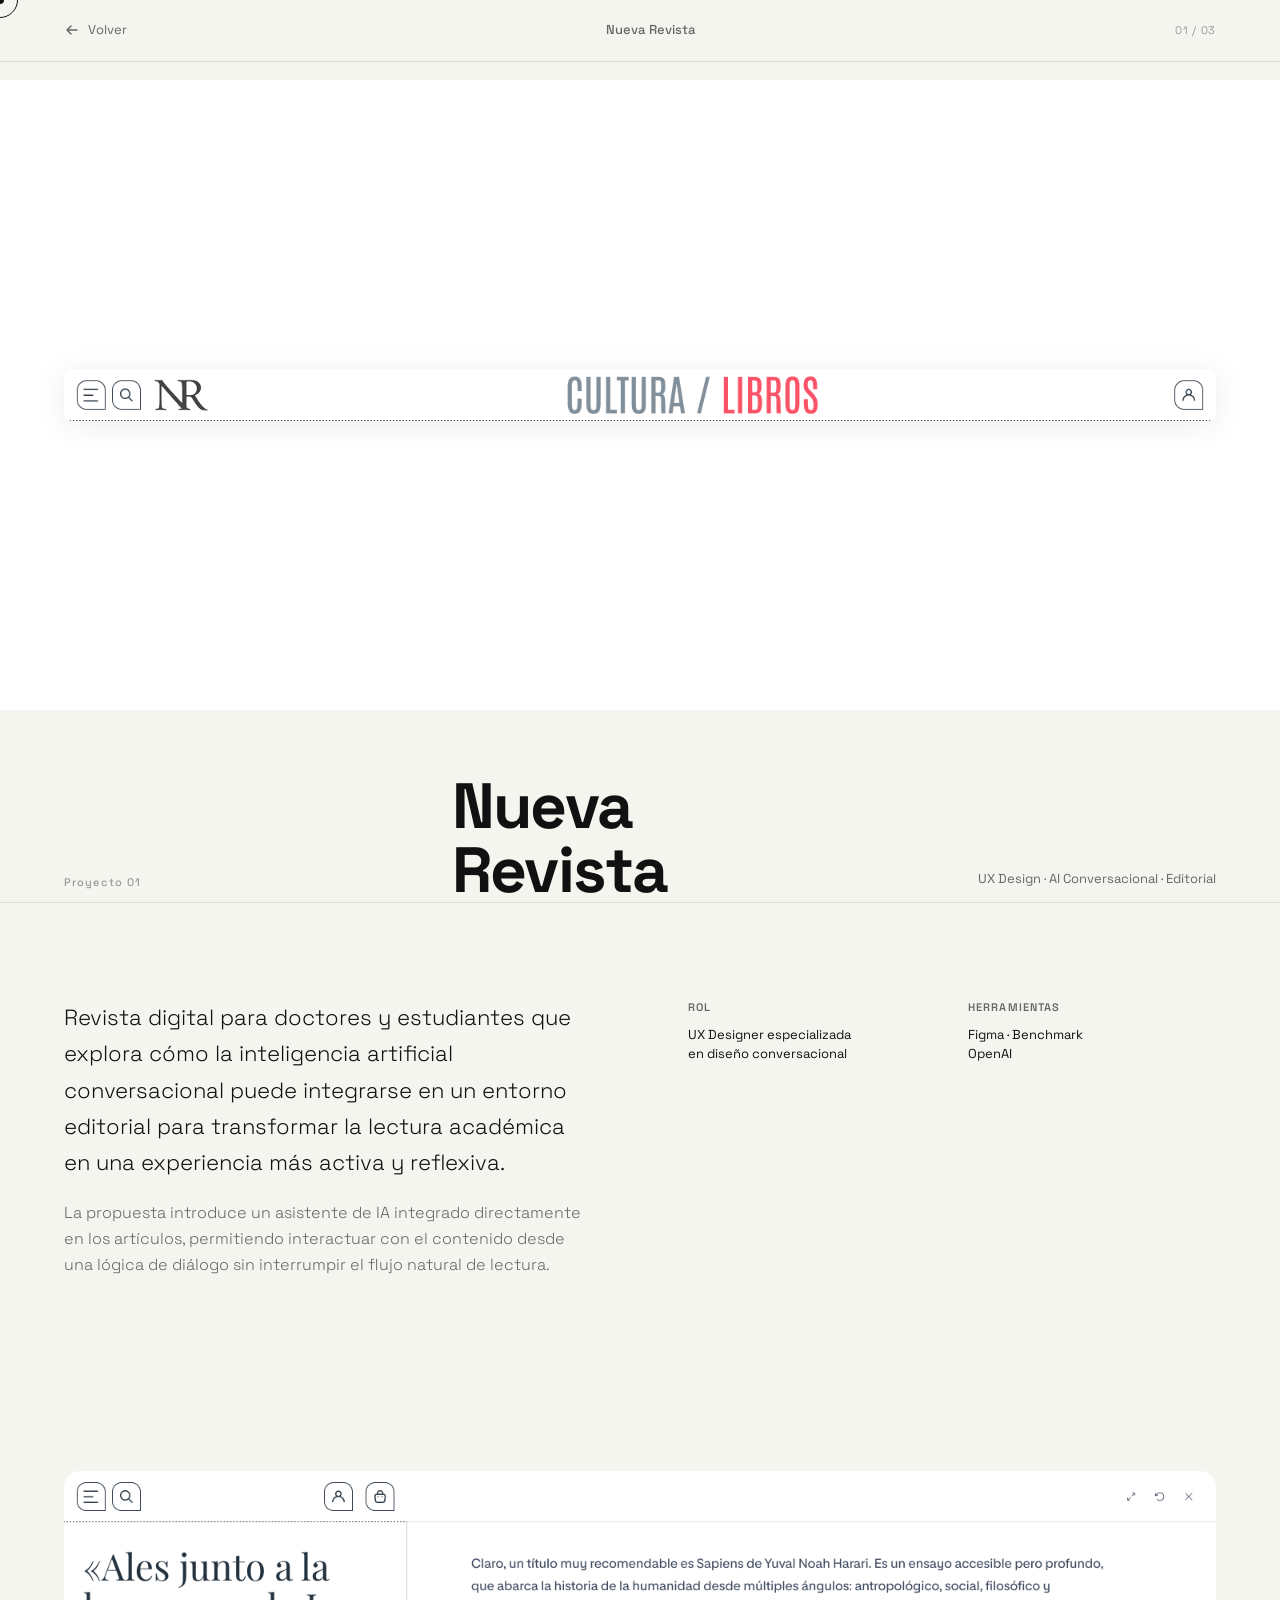
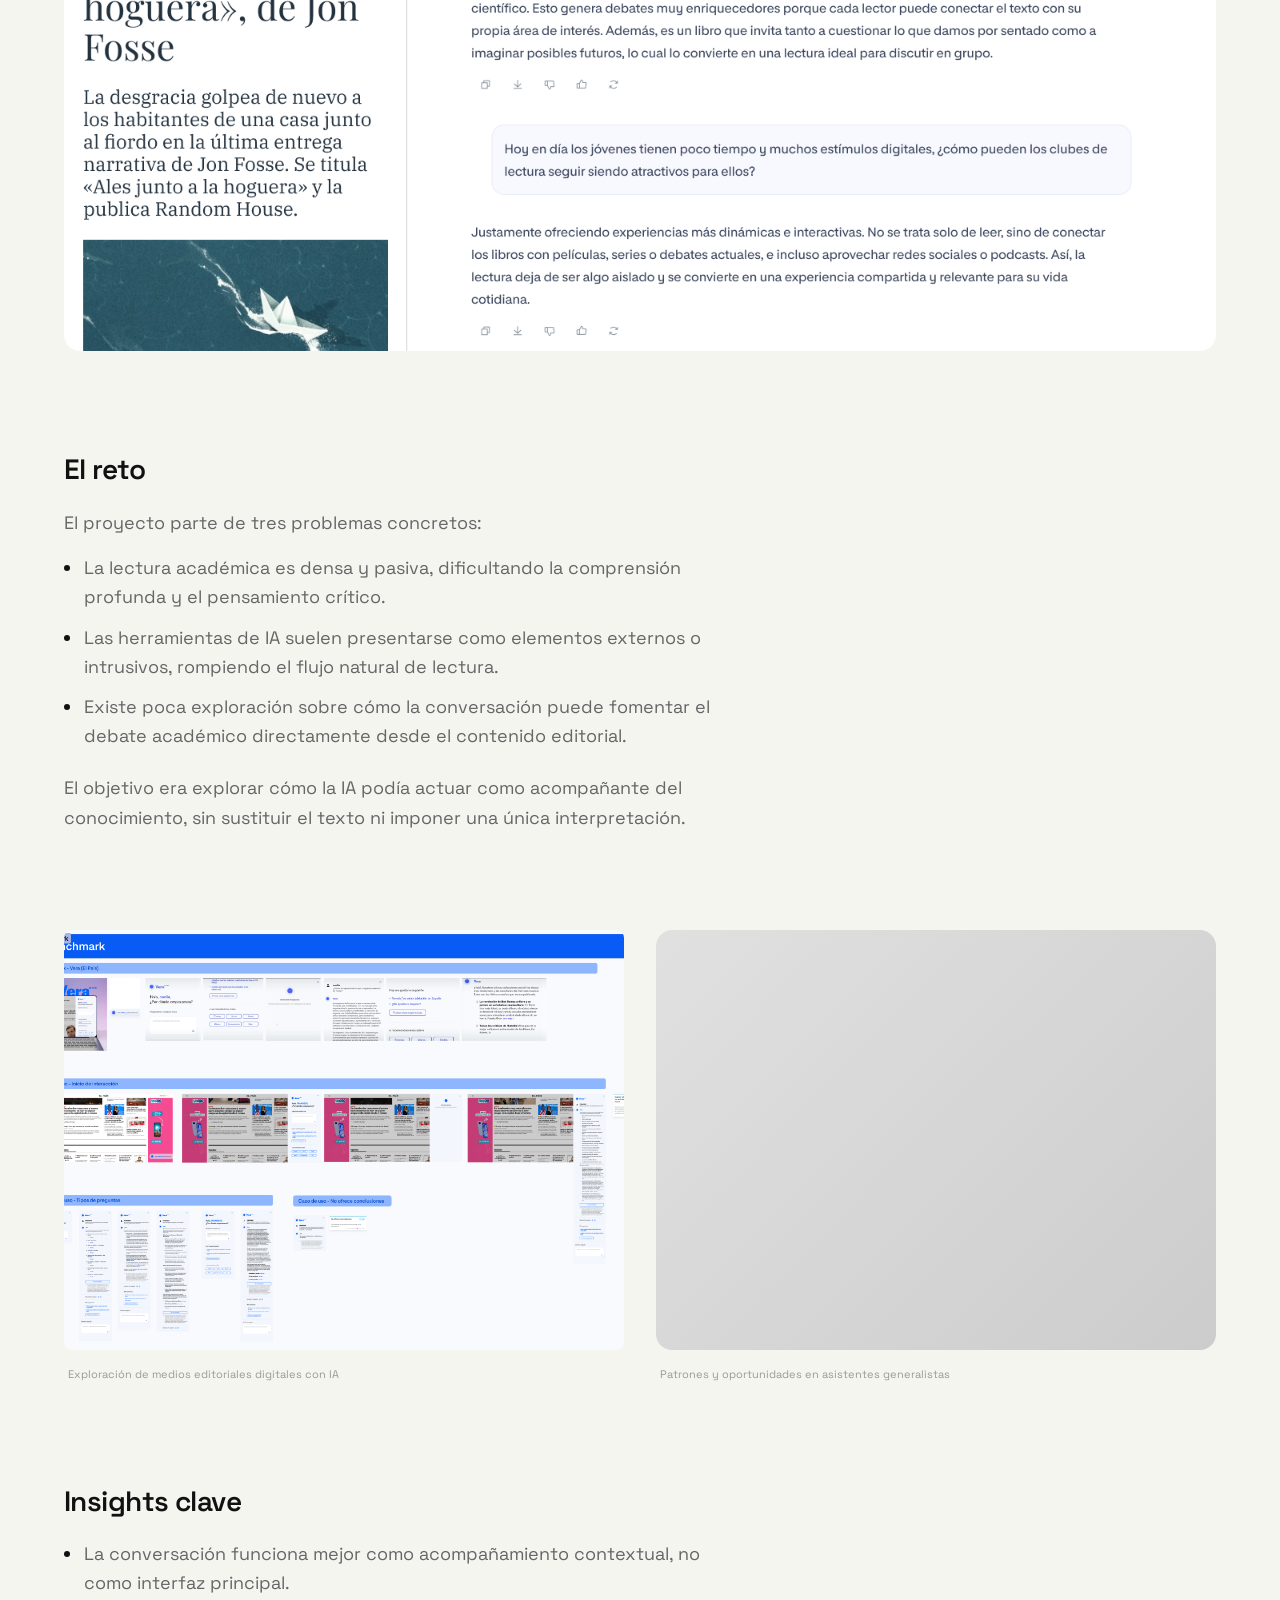
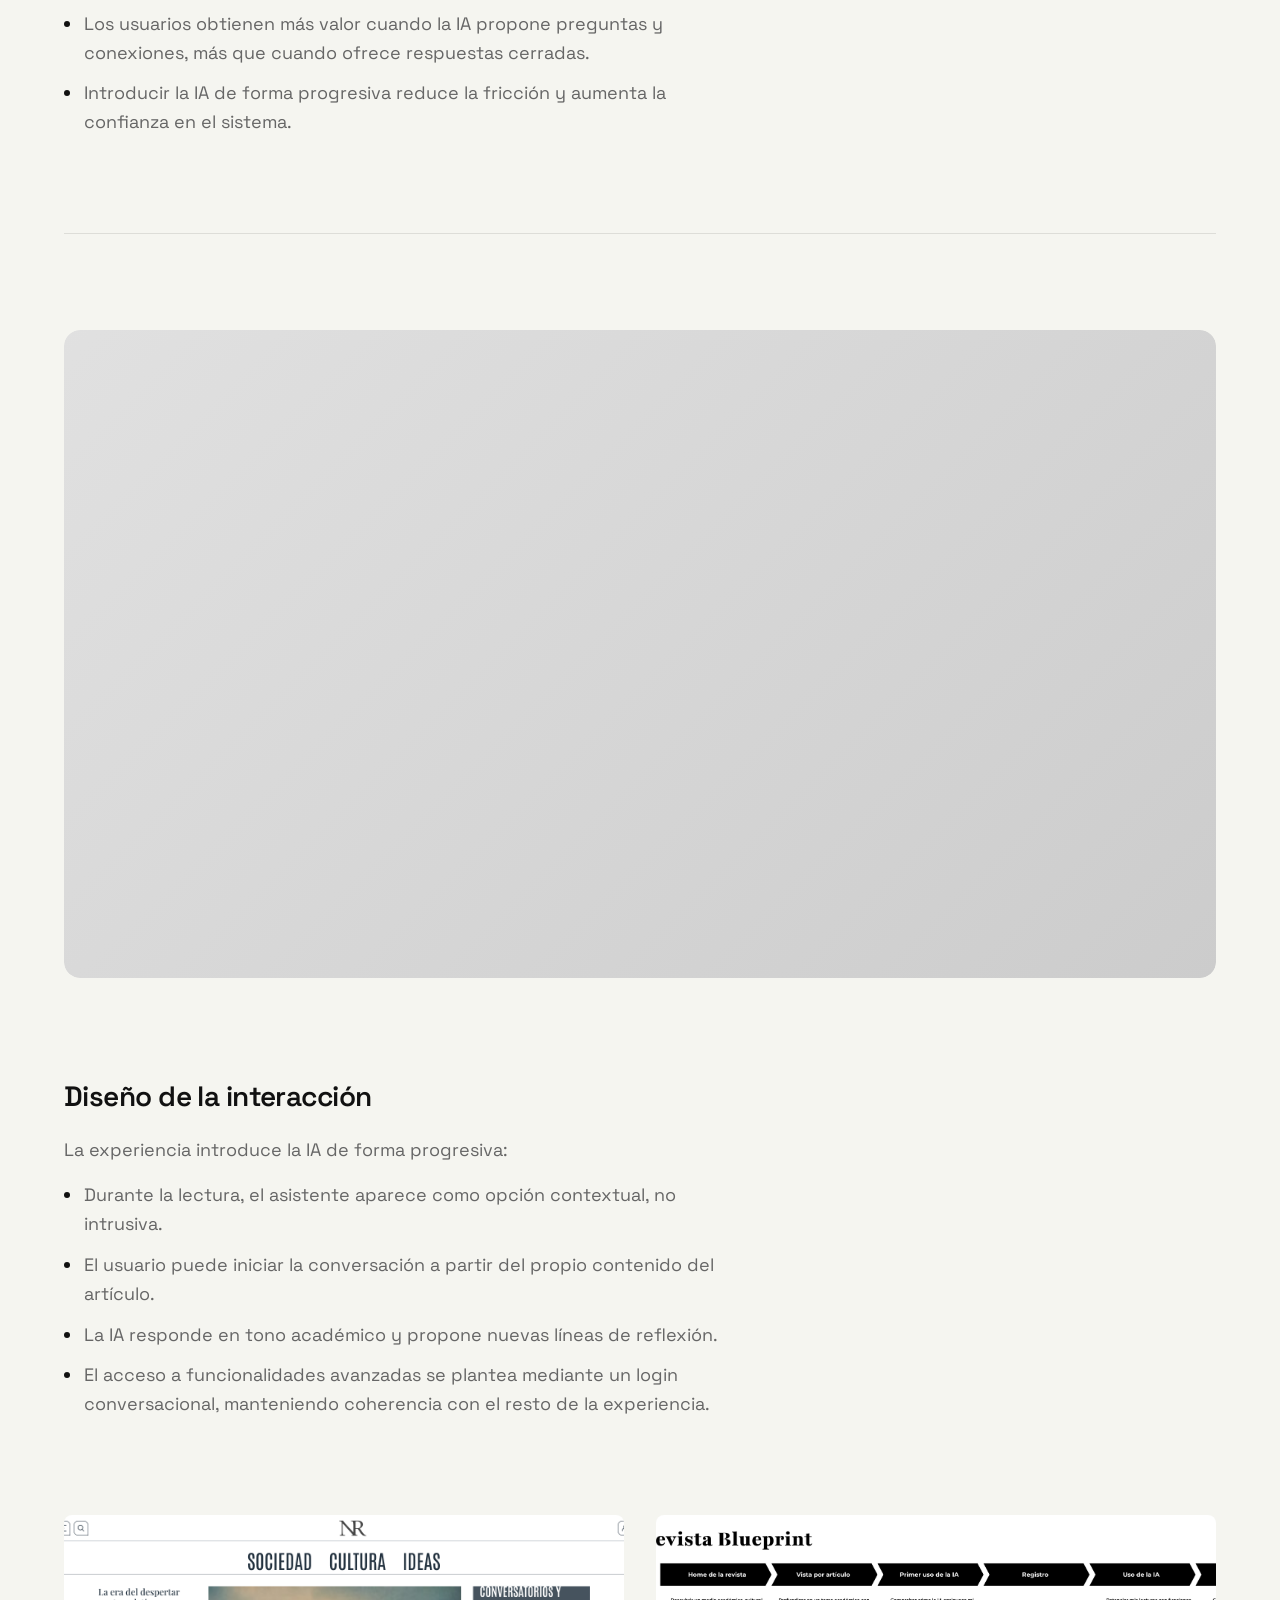
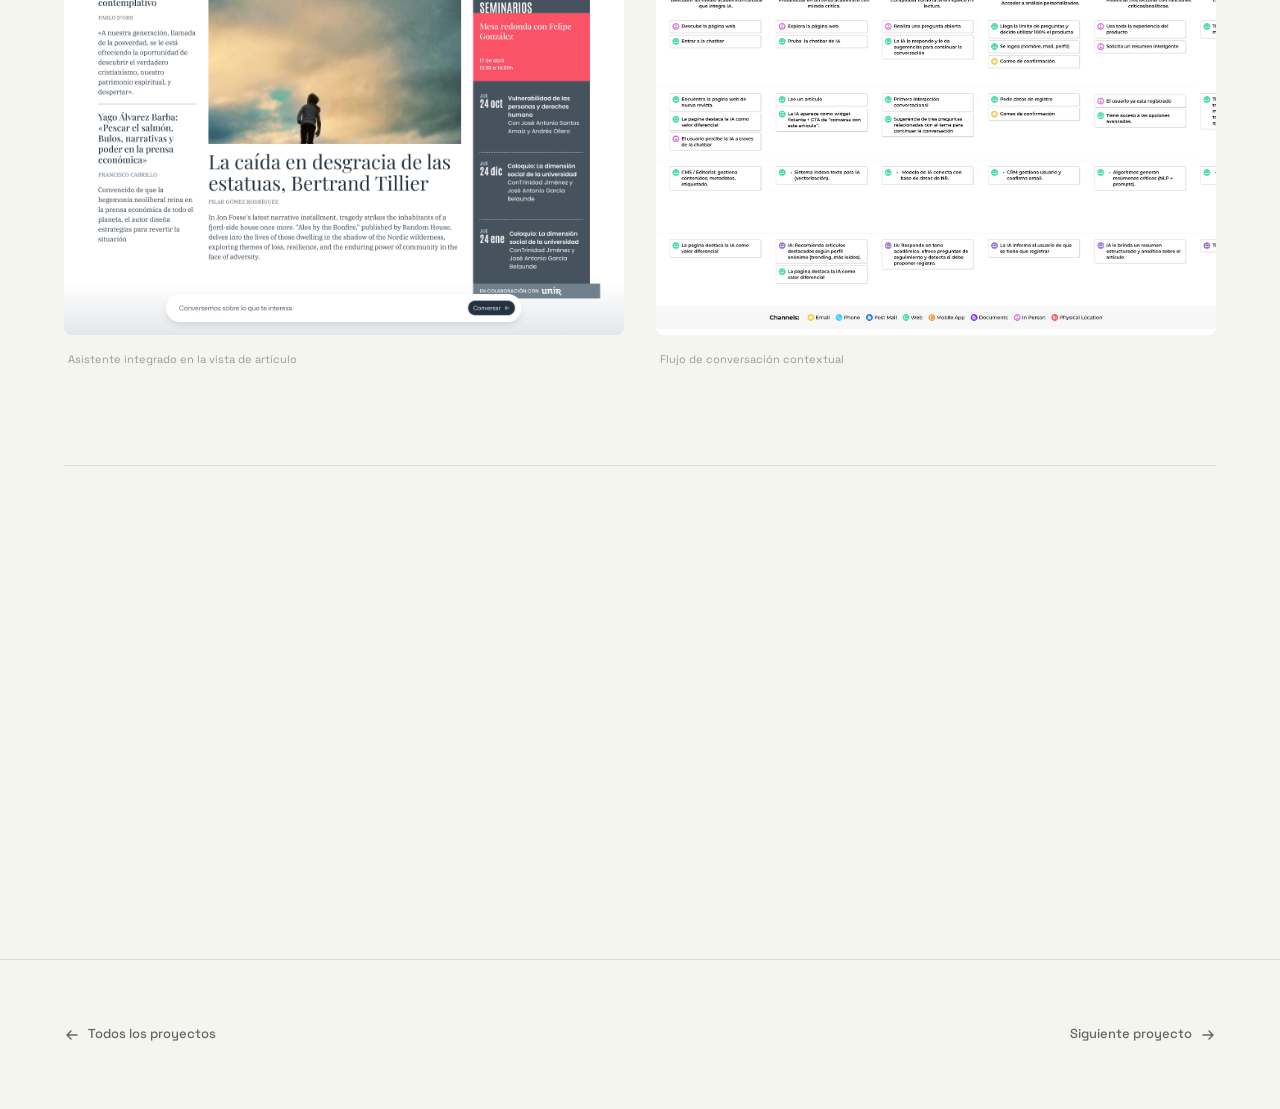
==== commit 87173b1f: "nueva revista: añade imagen benchmark en sección de investigación" ====
--- a/nueva-revista.html
+++ b/nueva-revista.html
@@ -106,8 +106,7 @@
             <!-- REEMPLAZA con capturas del visual bench o mapas de investigación -->
             <div class="content-grid" data-reveal>
                 <figure class="content-figure">
-                    <!-- <img src="assets/images/project-01-research-1.jpg" alt="Análisis de productos editoriales con IA"> -->
-                    <div class="content-image__placeholder" style="--ph-hue: 210; aspect-ratio: 4/3;"></div>
+                    <img src="assets/images/Benchmark nueva revista .png" alt="Exploración de medios editoriales digitales con IA">
                     <figcaption>Exploración de medios editoriales digitales con IA</figcaption>
                 </figure>
                 <figure class="content-figure">
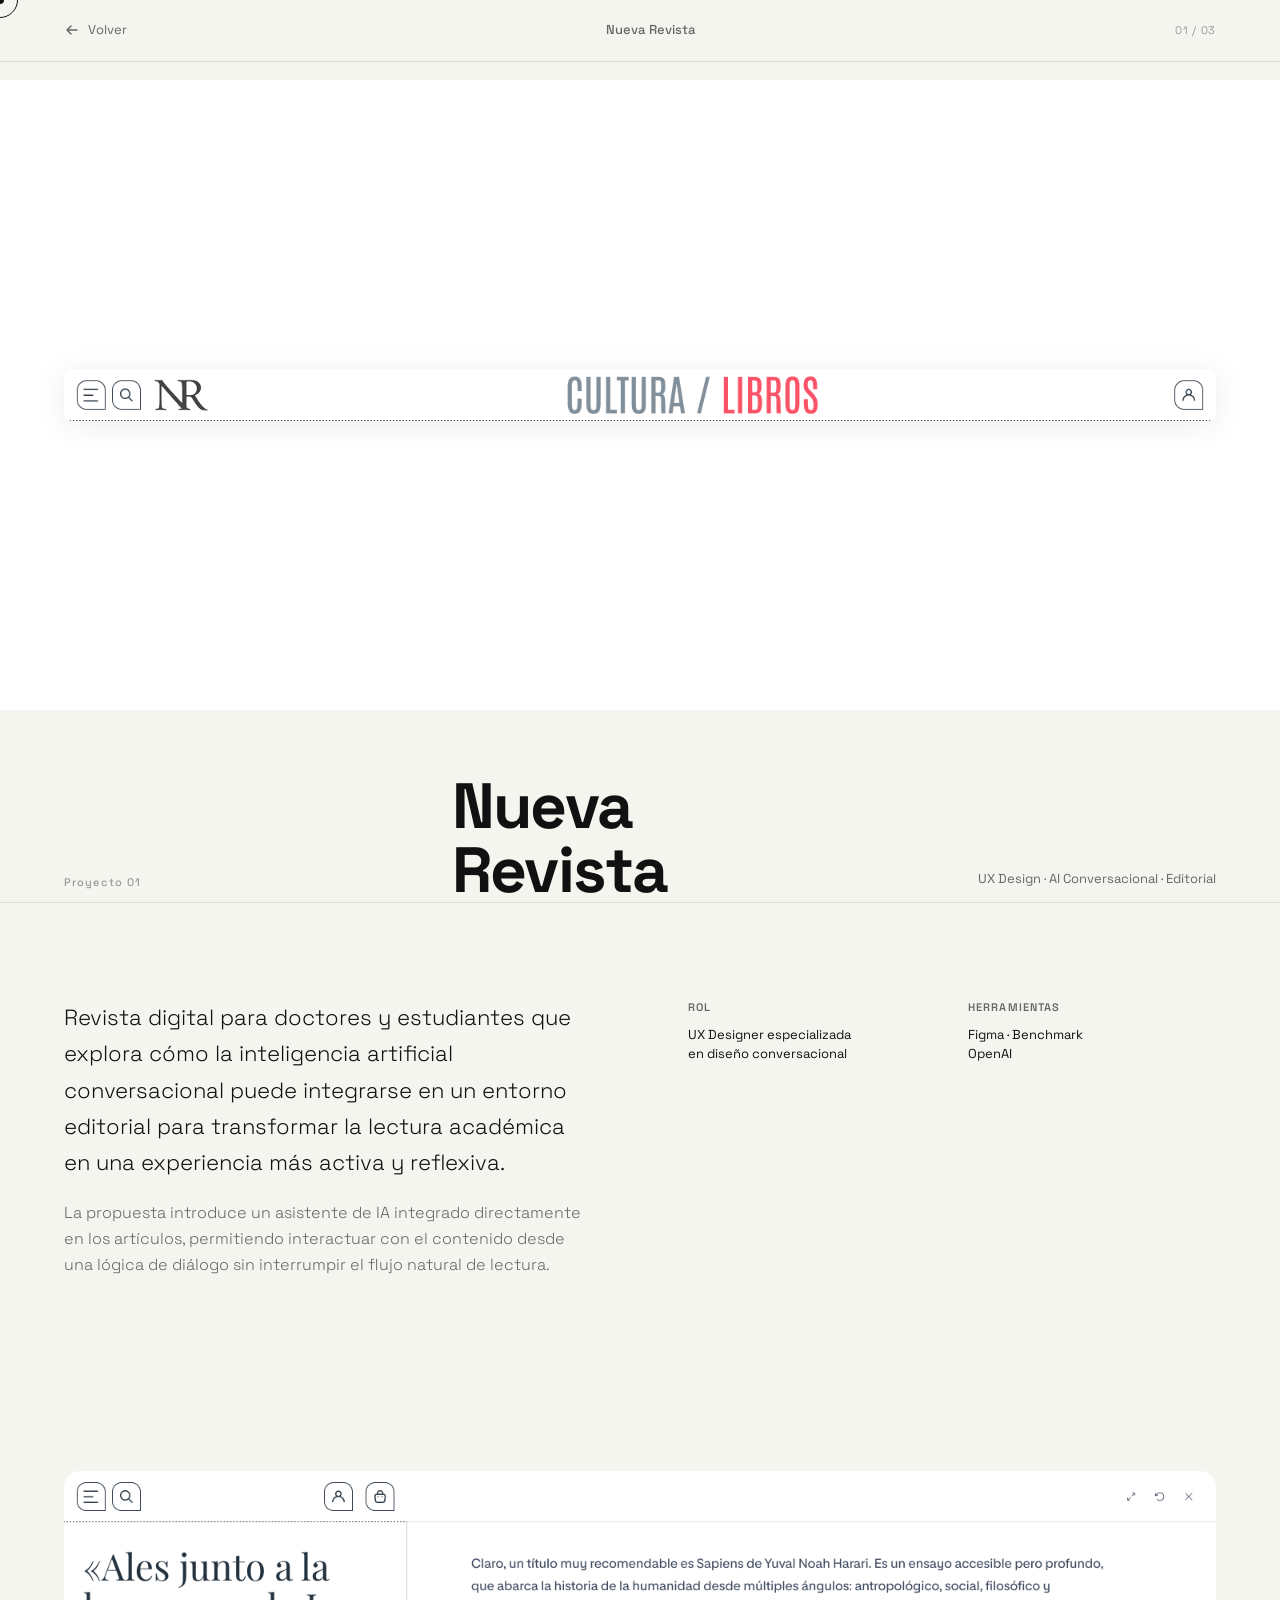
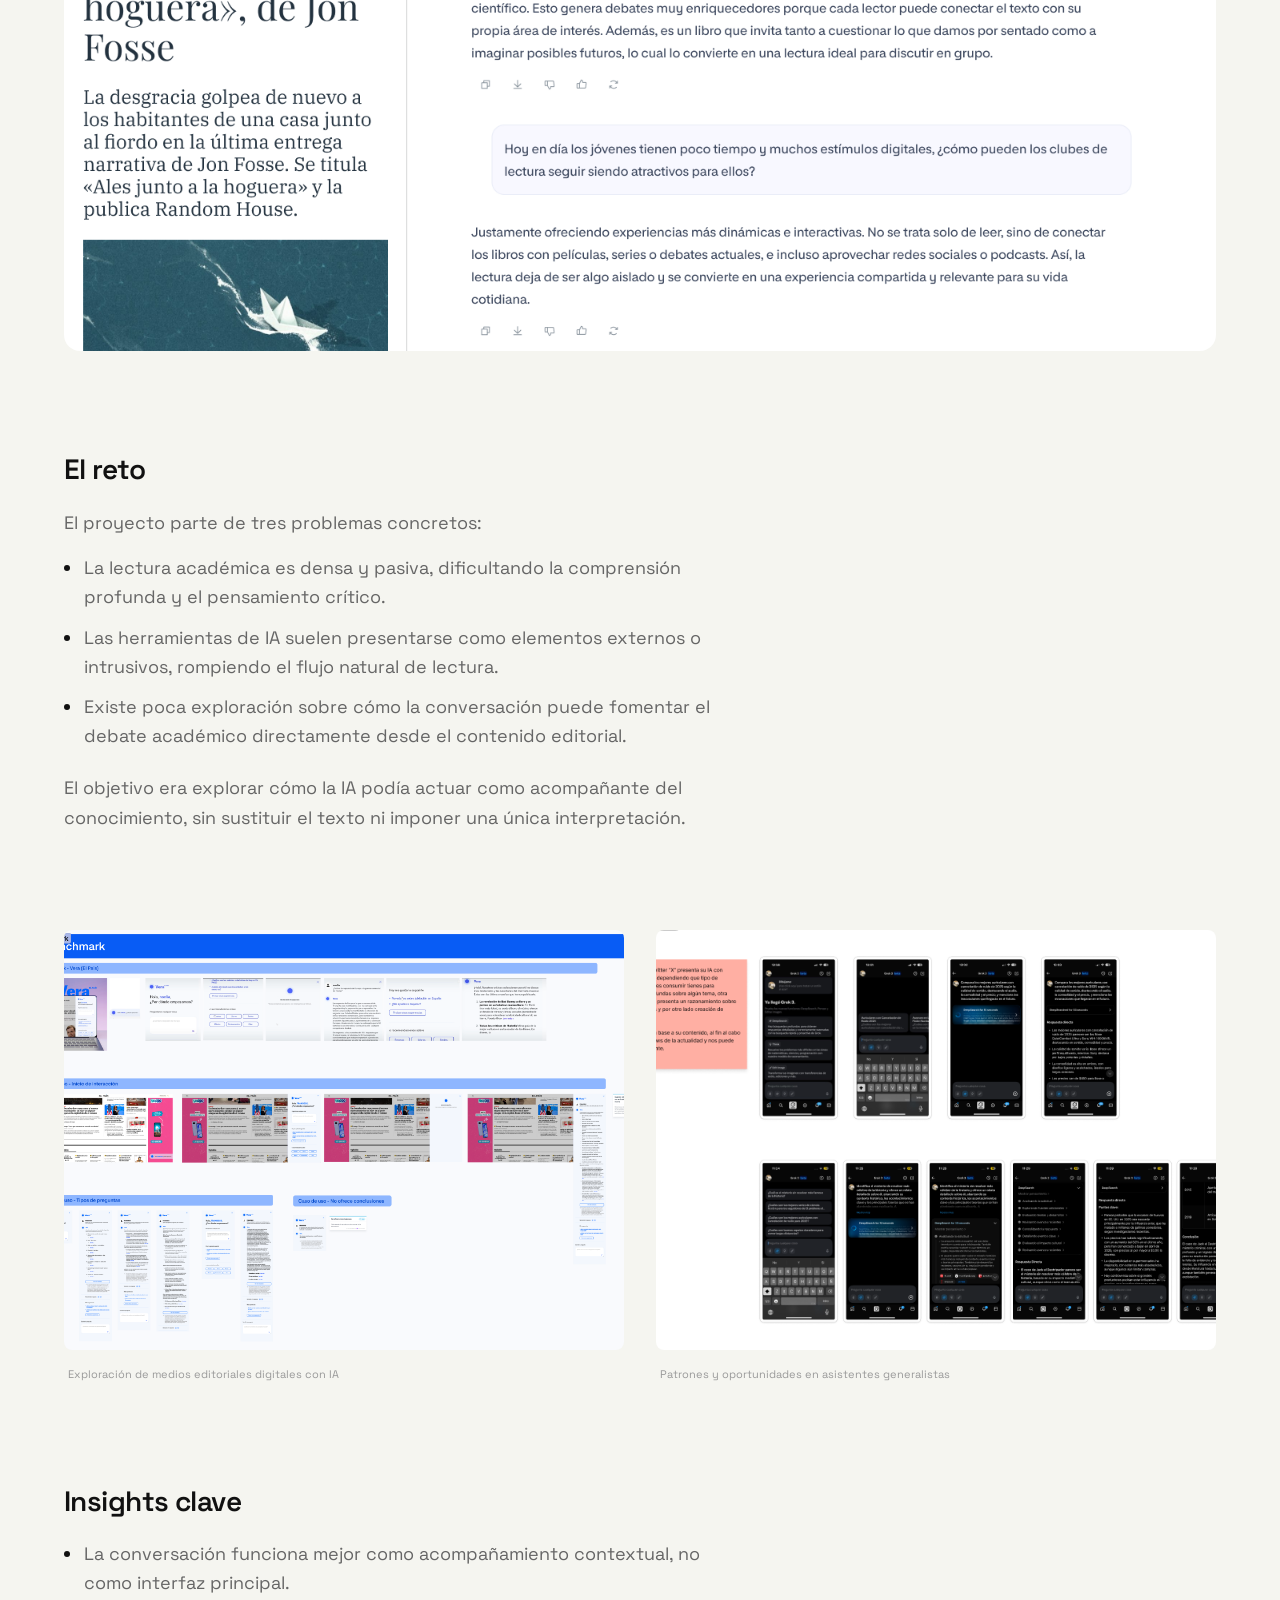
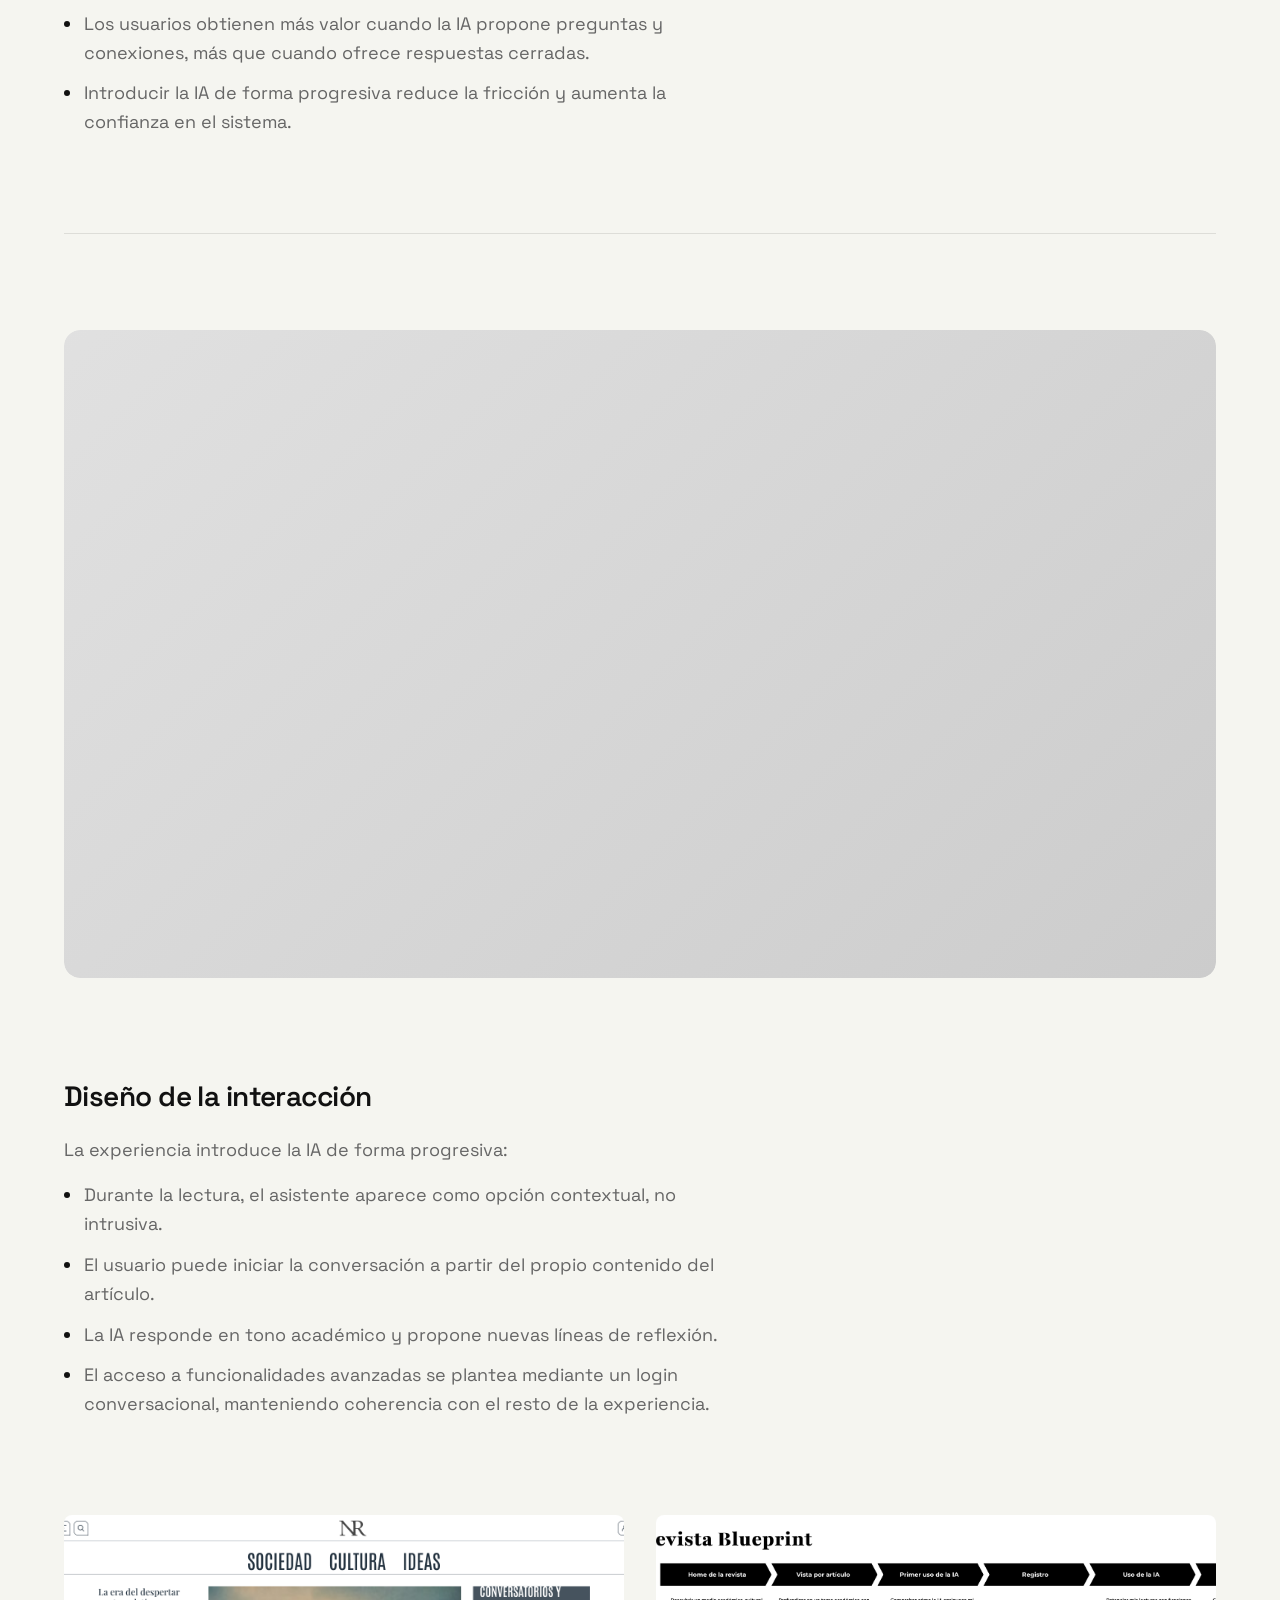
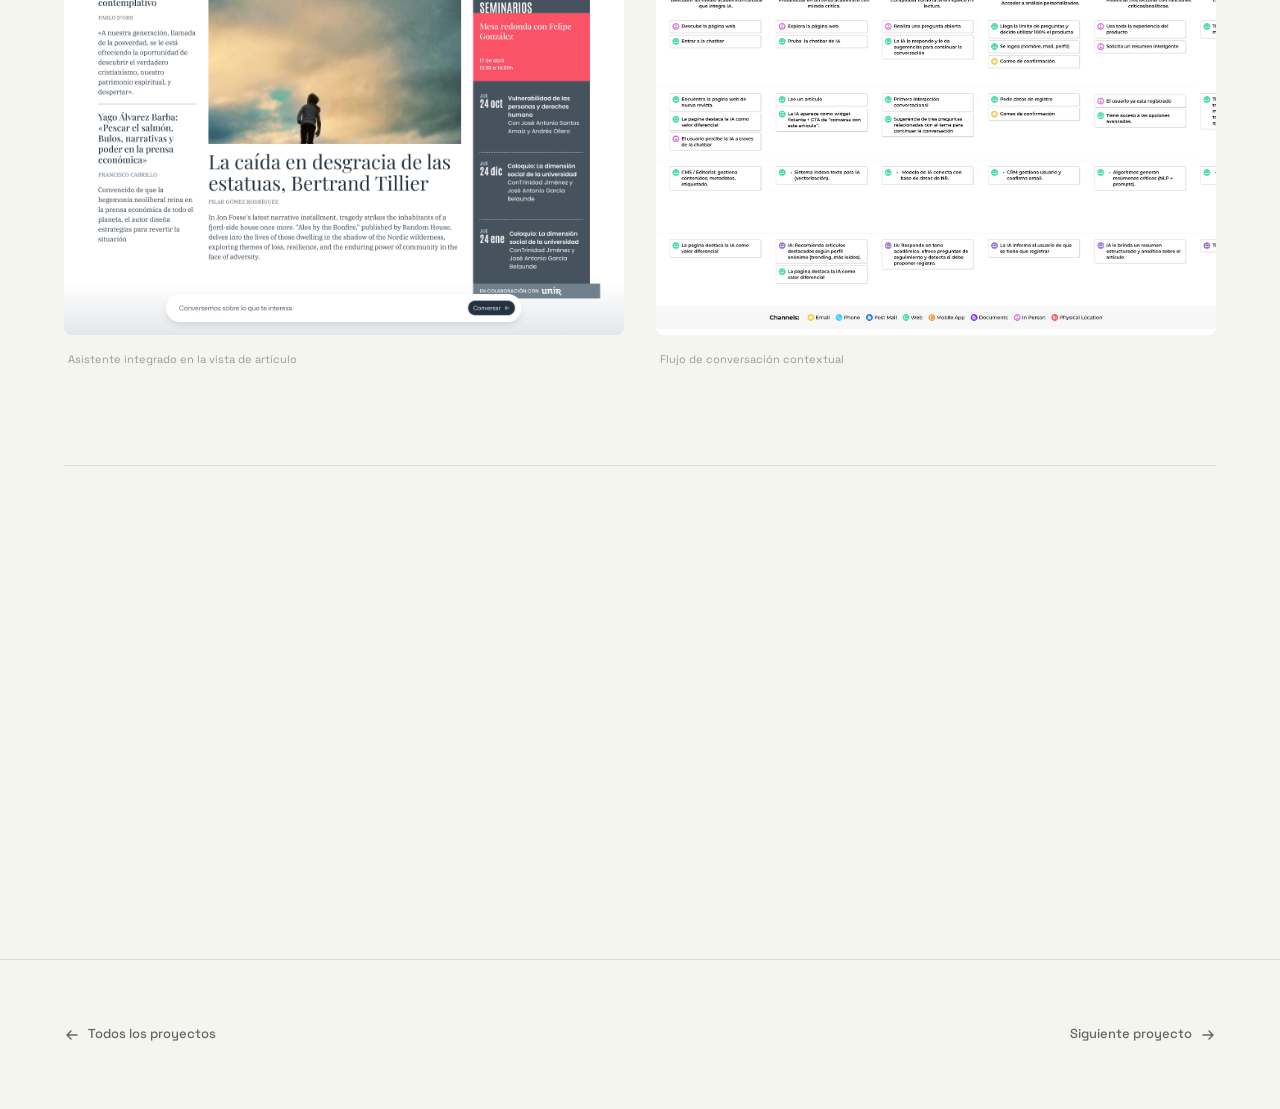
==== commit 7c2fd6af: "nueva revista: añade bench2 en grid de investigación" ====
--- a/nueva-revista.html
+++ b/nueva-revista.html
@@ -110,8 +110,7 @@
                     <figcaption>Exploración de medios editoriales digitales con IA</figcaption>
                 </figure>
                 <figure class="content-figure">
-                    <!-- <img src="assets/images/project-01-research-2.jpg" alt="Patrones identificados en asistentes conversacionales"> -->
-                    <div class="content-image__placeholder" style="--ph-hue: 195; aspect-ratio: 4/3;"></div>
+                    <img src="assets/images/Bench2 Nueva revista .png" alt="Patrones y oportunidades en asistentes generalistas">
                     <figcaption>Patrones y oportunidades en asistentes generalistas</figcaption>
                 </figure>
             </div>
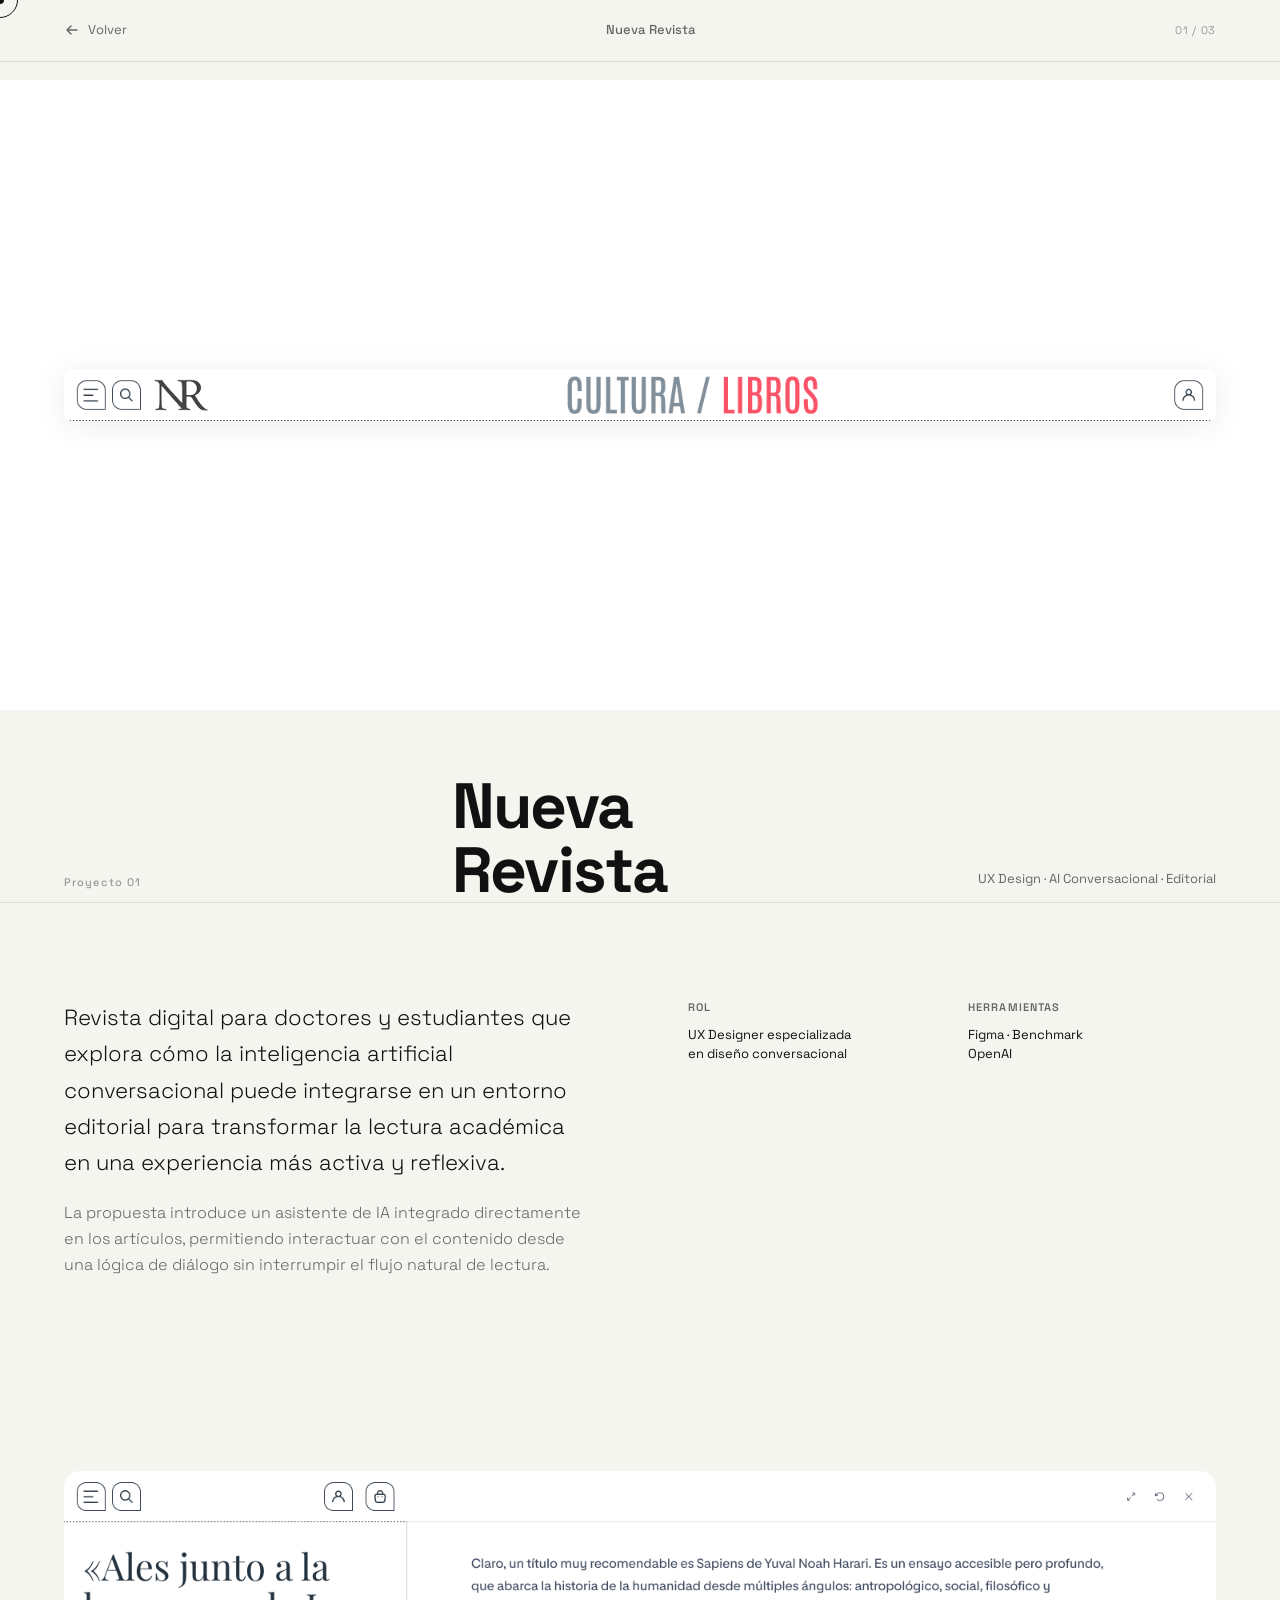
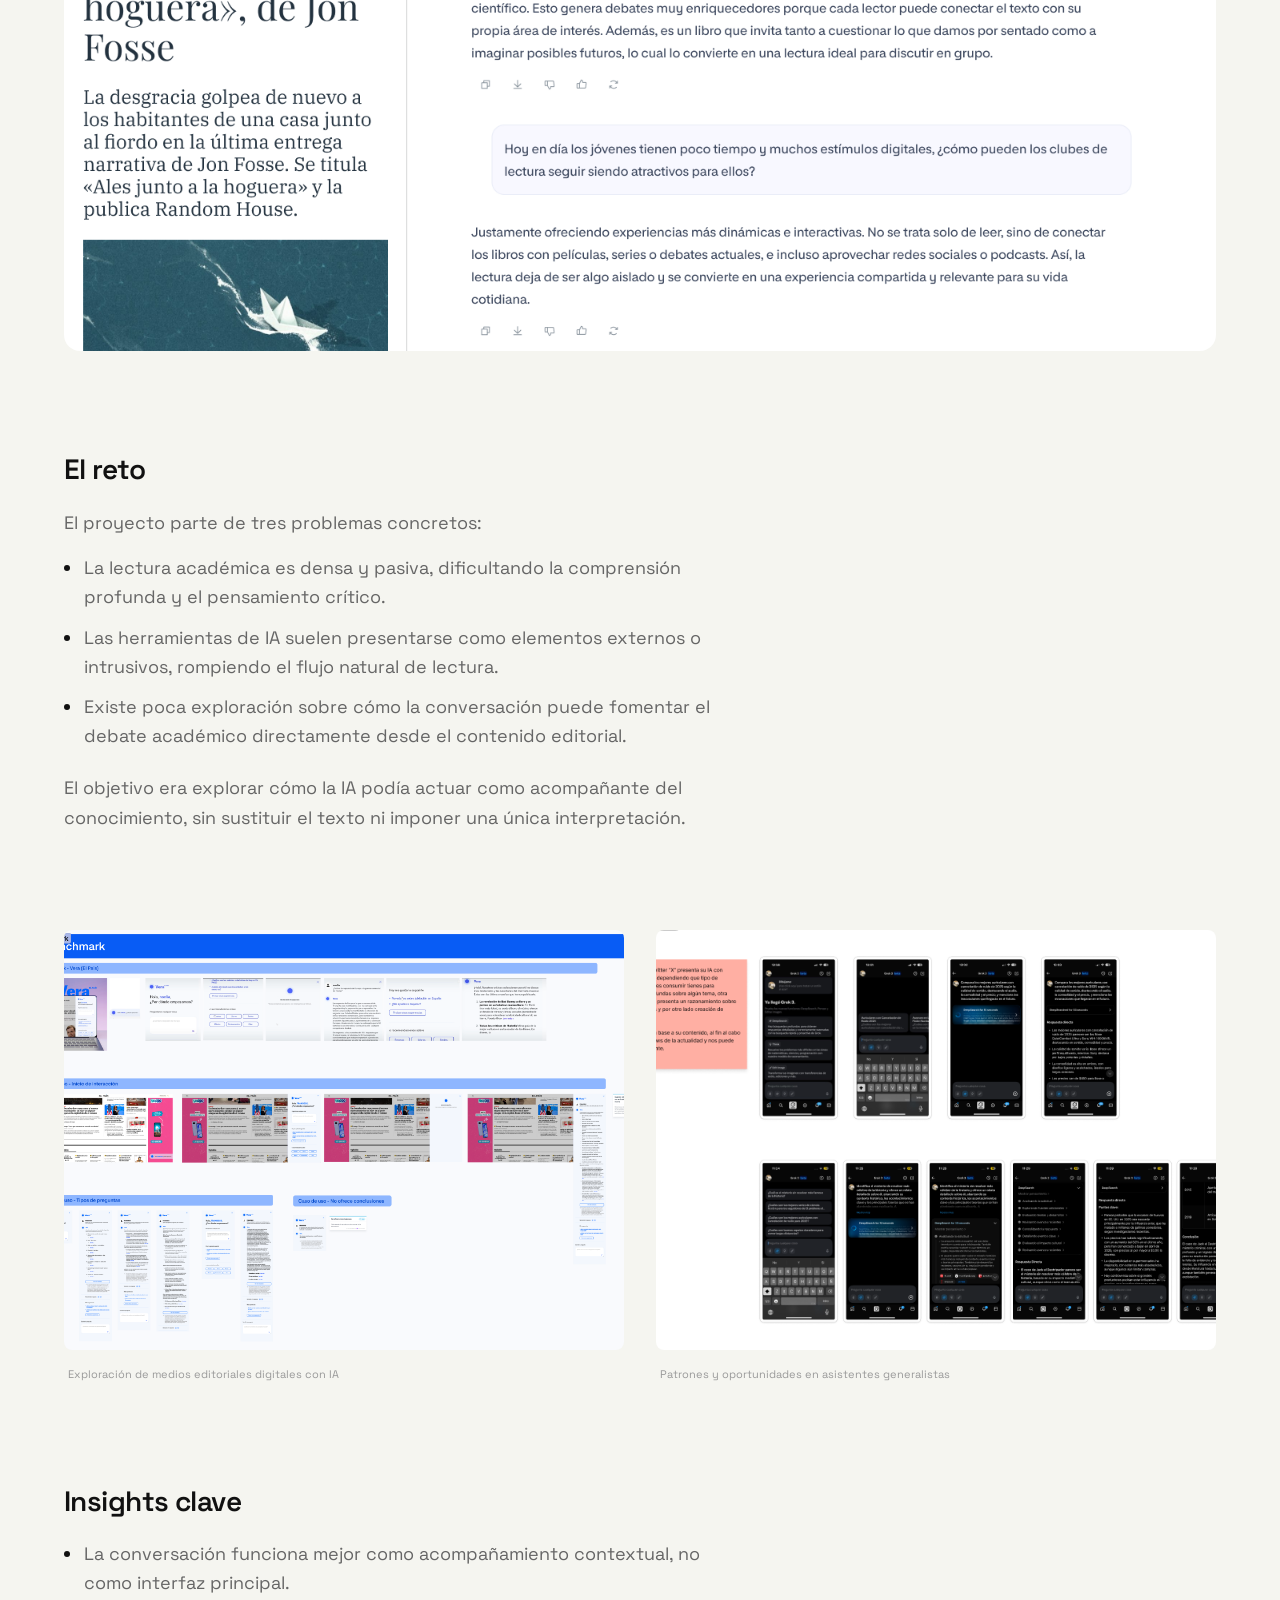
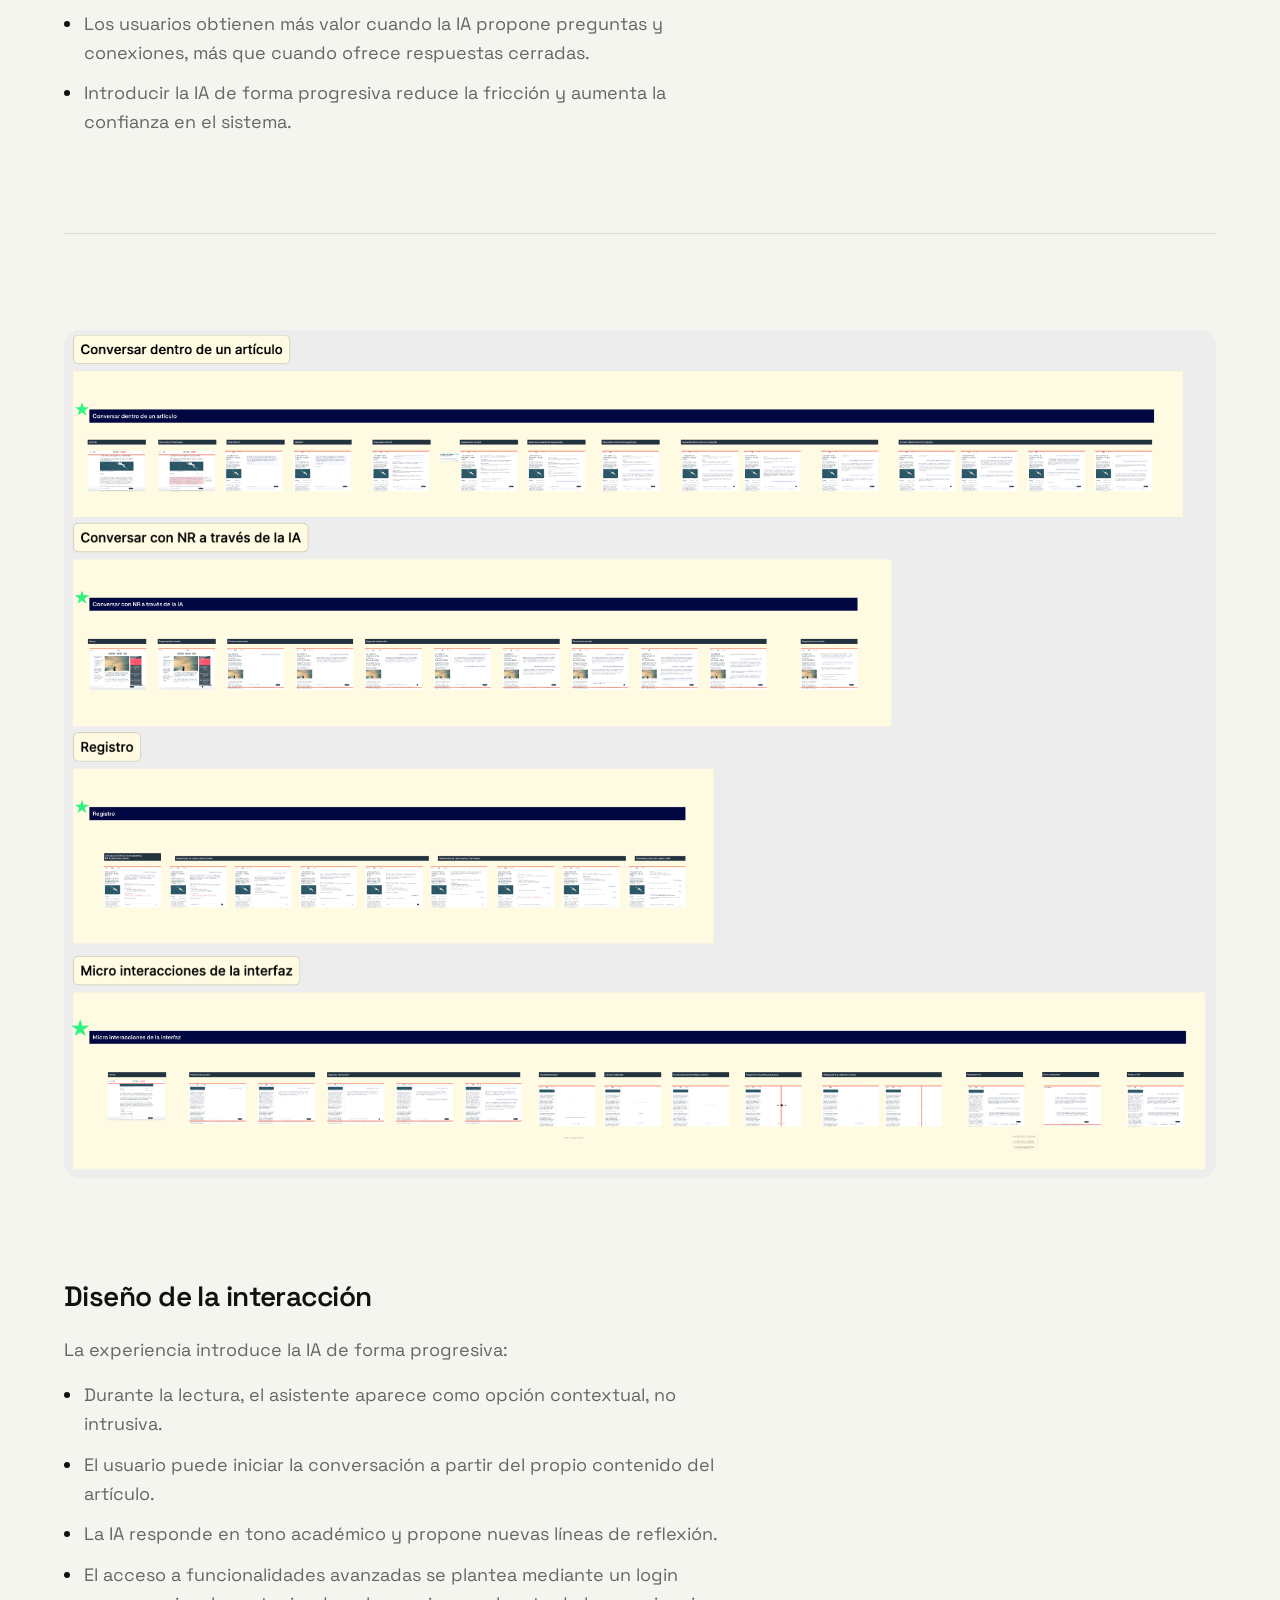
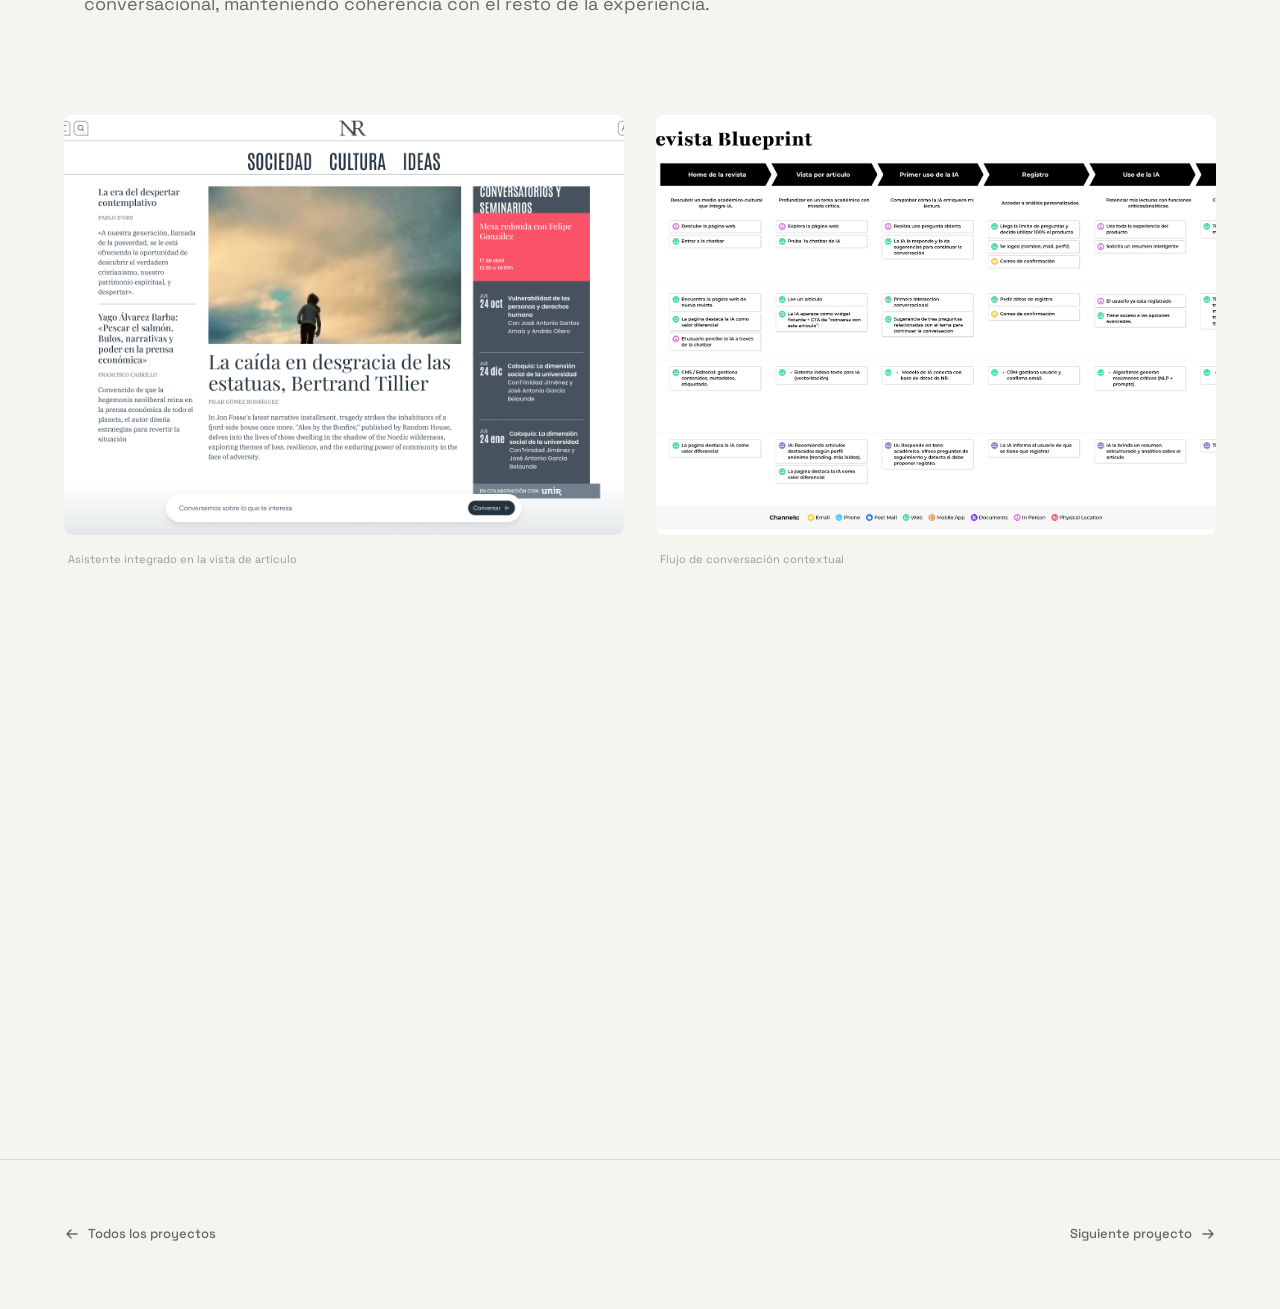
==== commit a7dbcedd: "nueva revista: añade imagen de flujos conversacionales" ====
--- a/nueva-revista.html
+++ b/nueva-revista.html
@@ -127,11 +127,9 @@
 
             <div class="content-divider" data-reveal></div>
 
-            <!-- Enfoque conversacional / imagen de flujos o principios -->
-            <!-- REEMPLAZA con el diagrama de flujos conversacionales o mapa de comportamiento -->
+            <!-- Enfoque conversacional / flujos -->
             <div class="content-image" data-reveal>
-                <!-- <img src="assets/images/project-01-flows.jpg" alt="Flujos conversacionales del asistente"> -->
-                <div class="content-image__placeholder" style="--ph-hue: 205; aspect-ratio: 16/9;"></div>
+                <img src="assets/images/Flujos Nueva Revista .png" alt="Flujos conversacionales del asistente">
             </div>
 
             <!-- Diseño de la interacción -->
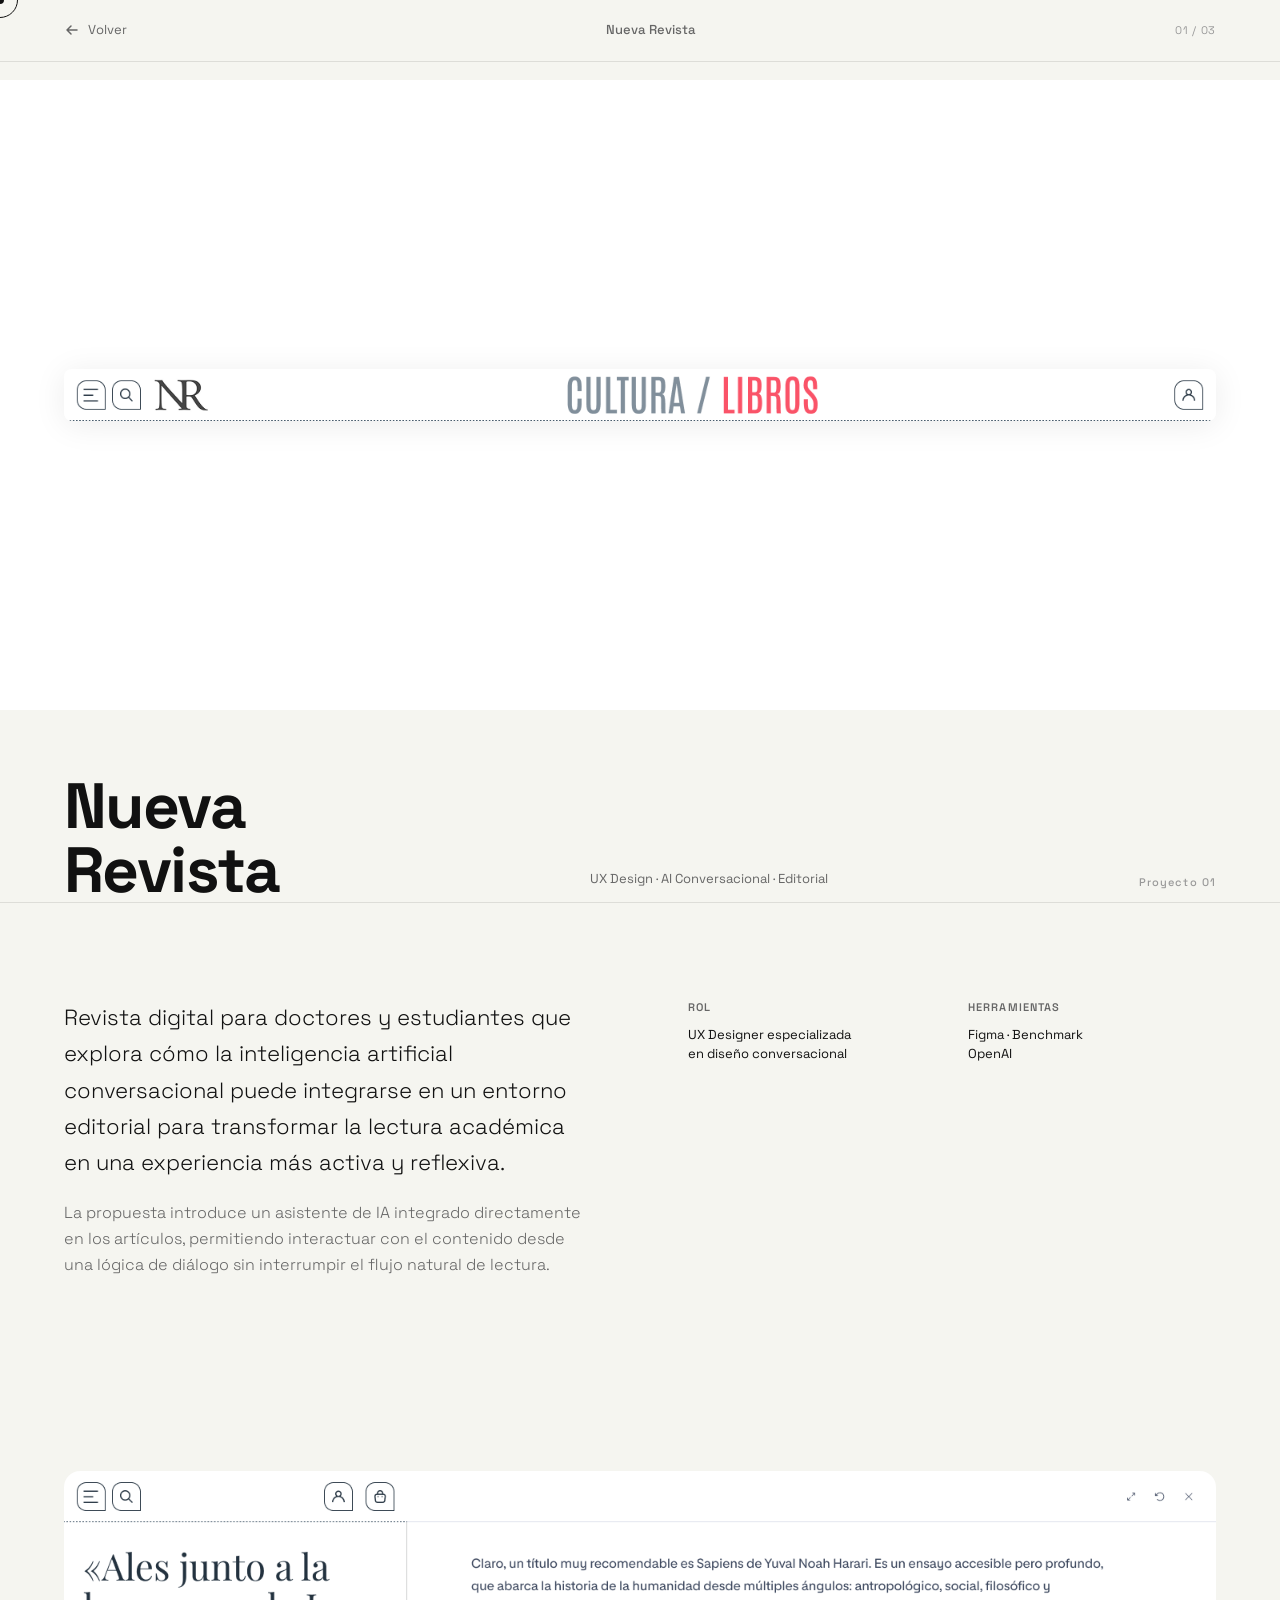
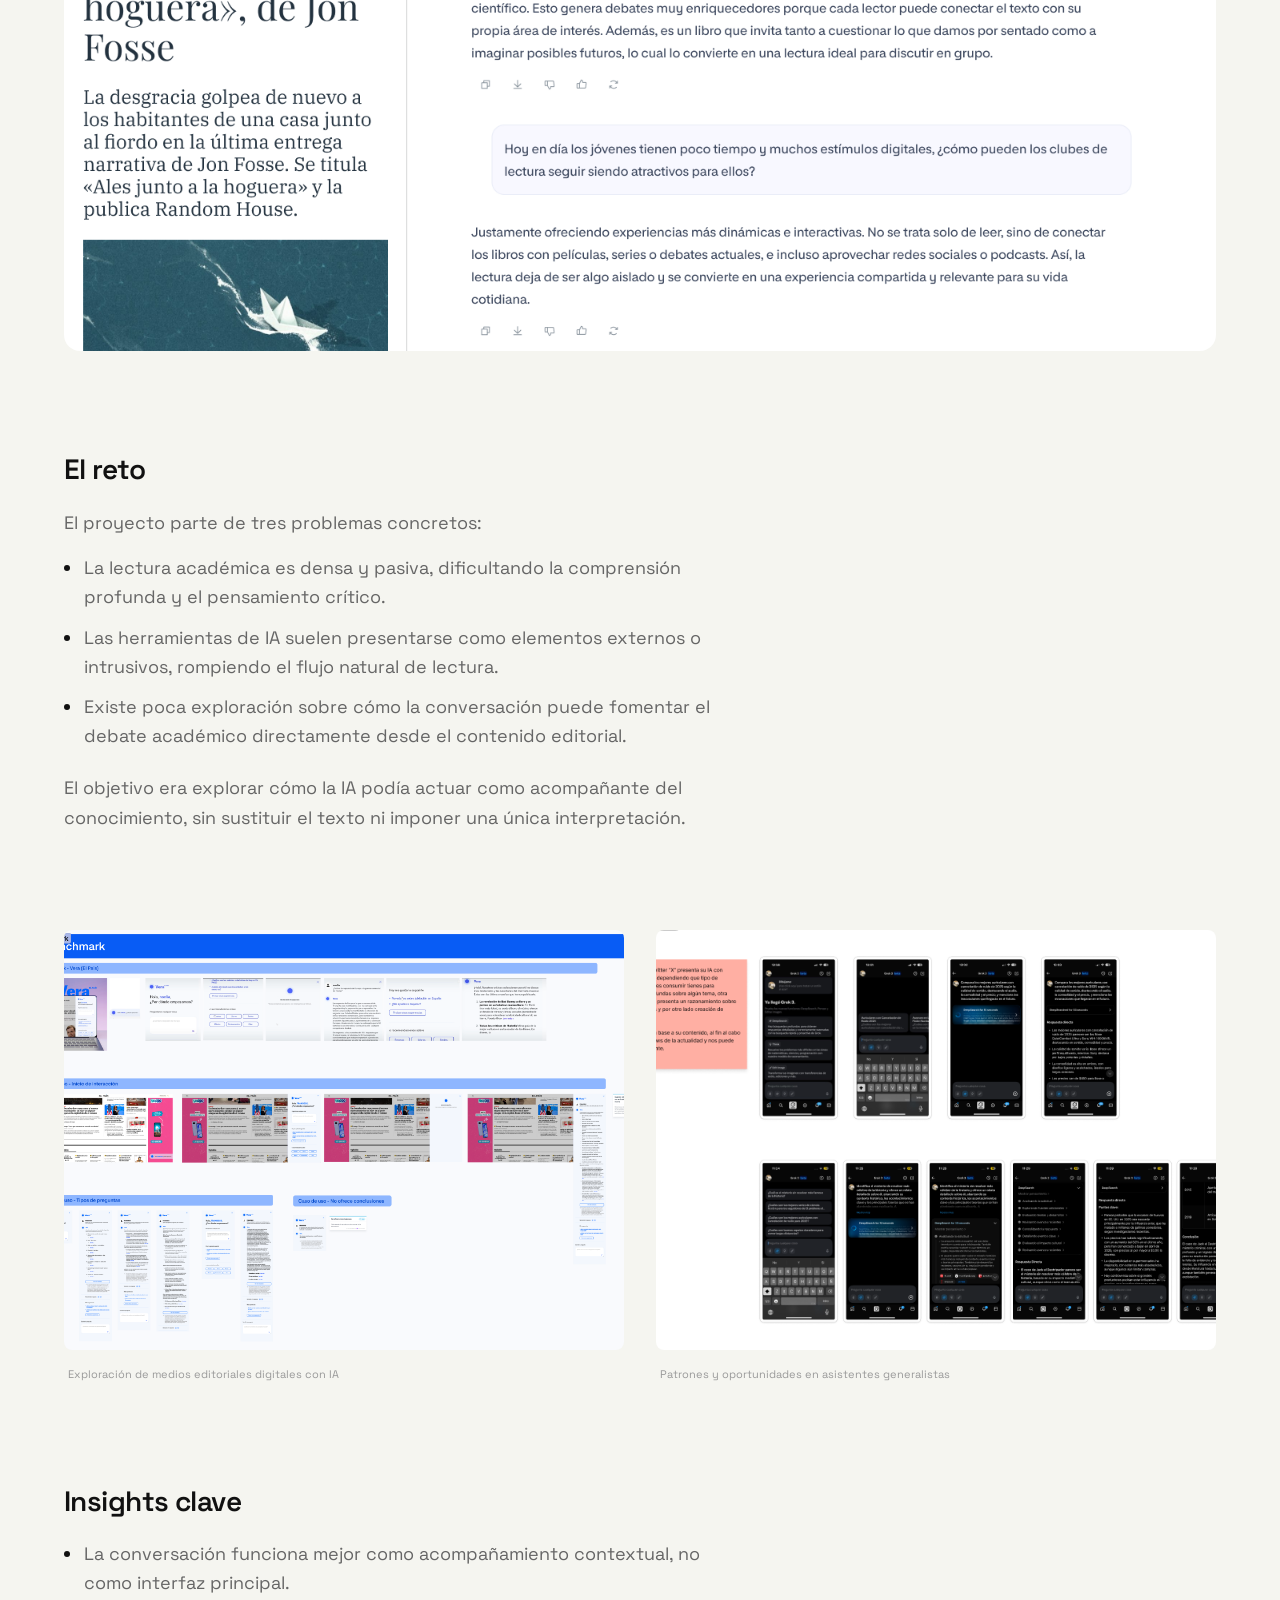
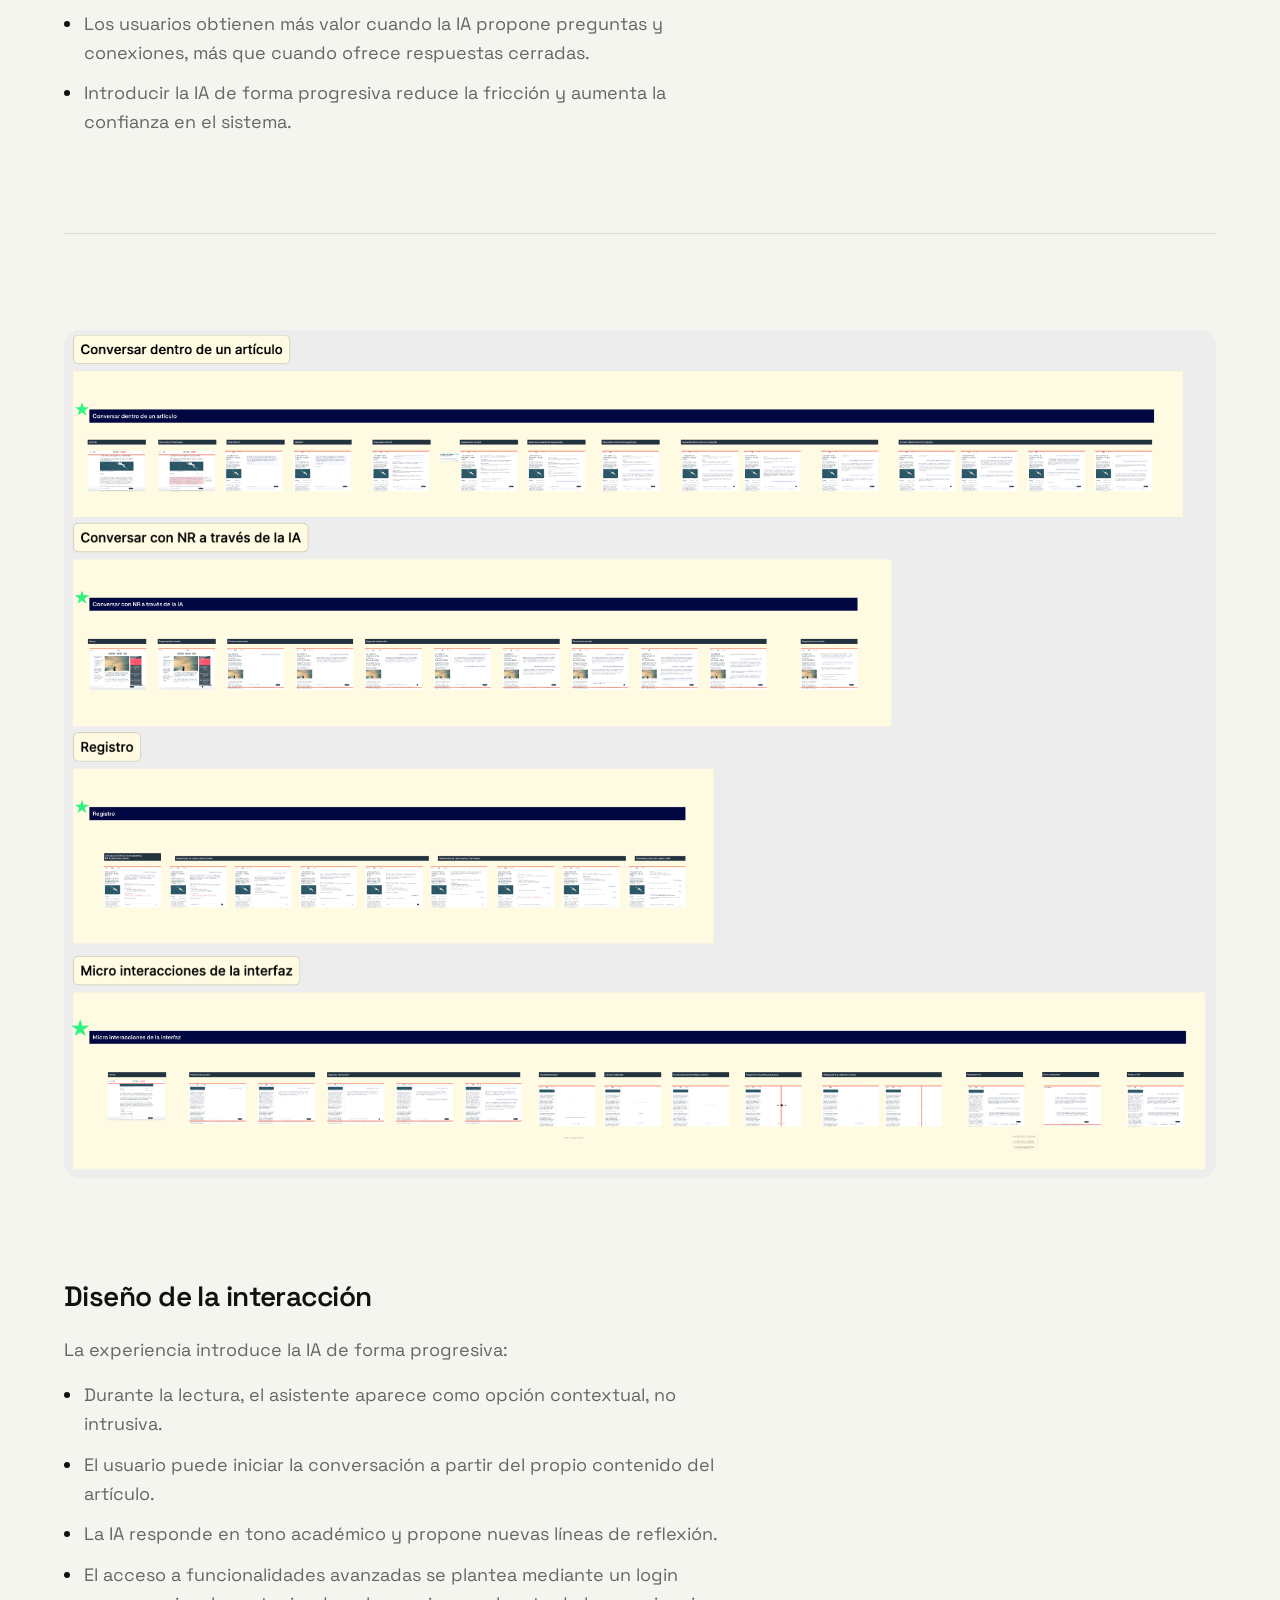
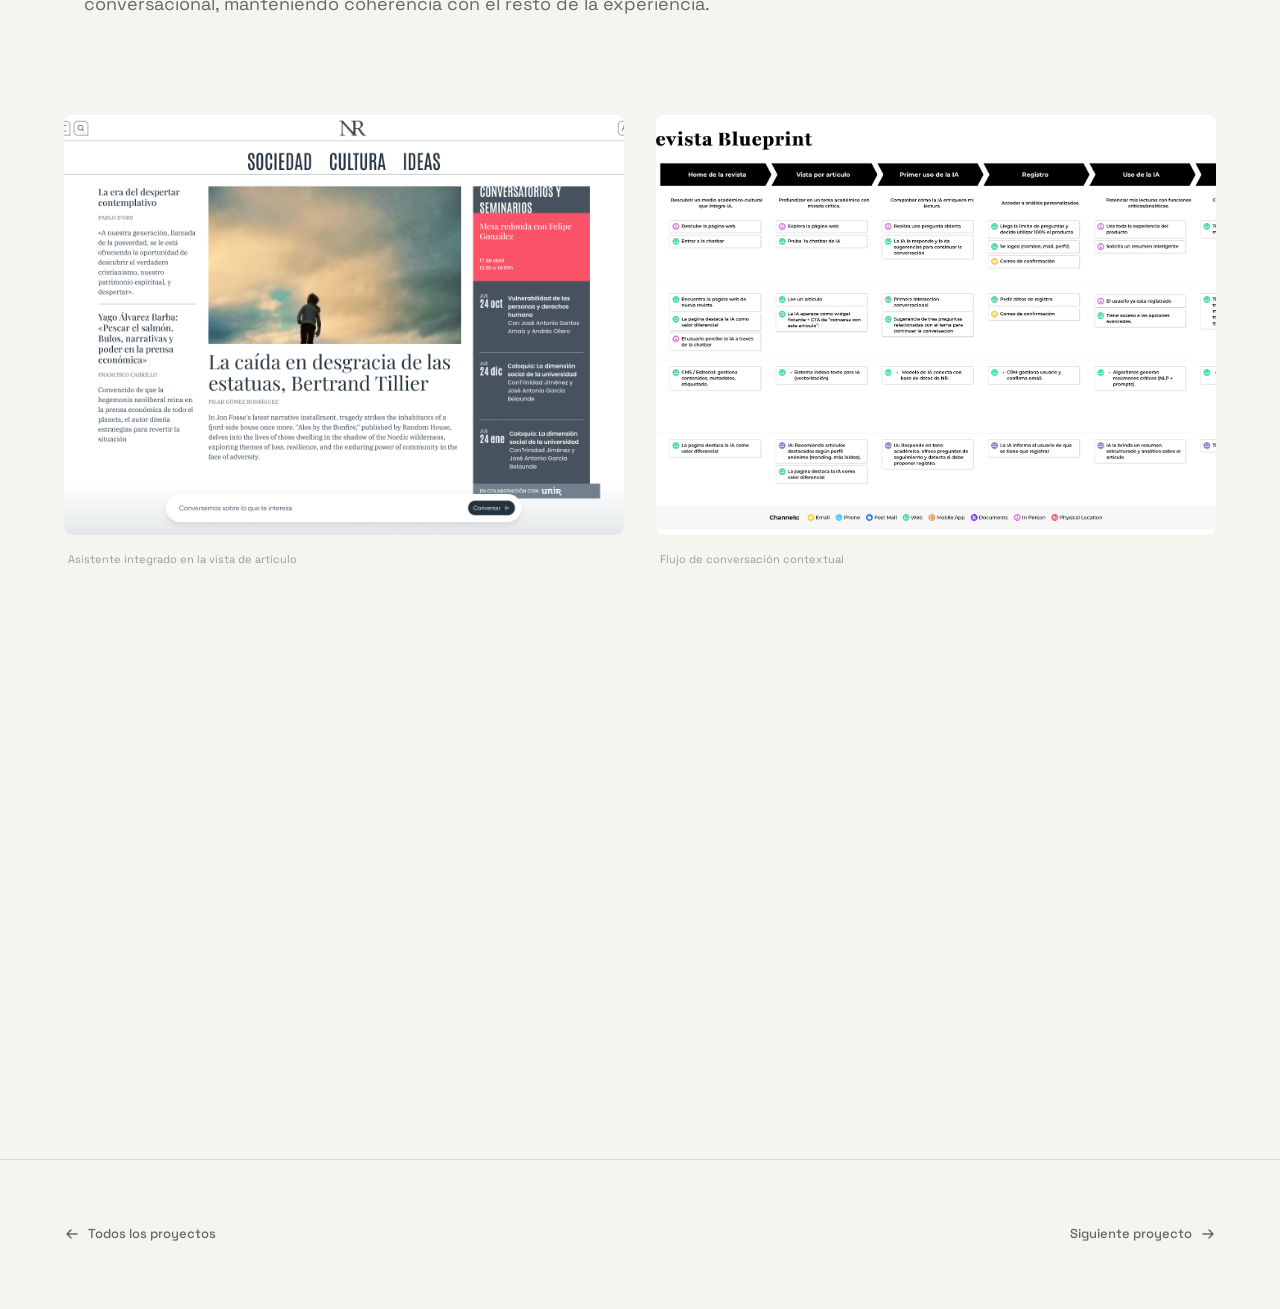
==== commit 3a8db11a: "nueva revista: título a la izquierda, número a la derecha" ====
--- a/nueva-revista.html
+++ b/nueva-revista.html
@@ -41,9 +41,9 @@
             </div>
 
             <div class="project-hero__header" data-reveal>
-                <span class="project-hero__number">Proyecto 01</span>
                 <h1 class="project-hero__title">Nueva<br>Revista</h1>
                 <span class="project-hero__category">UX Design · AI Conversacional · Editorial</span>
+                <span class="project-hero__number">Proyecto 01</span>
             </div>
 
         </section>
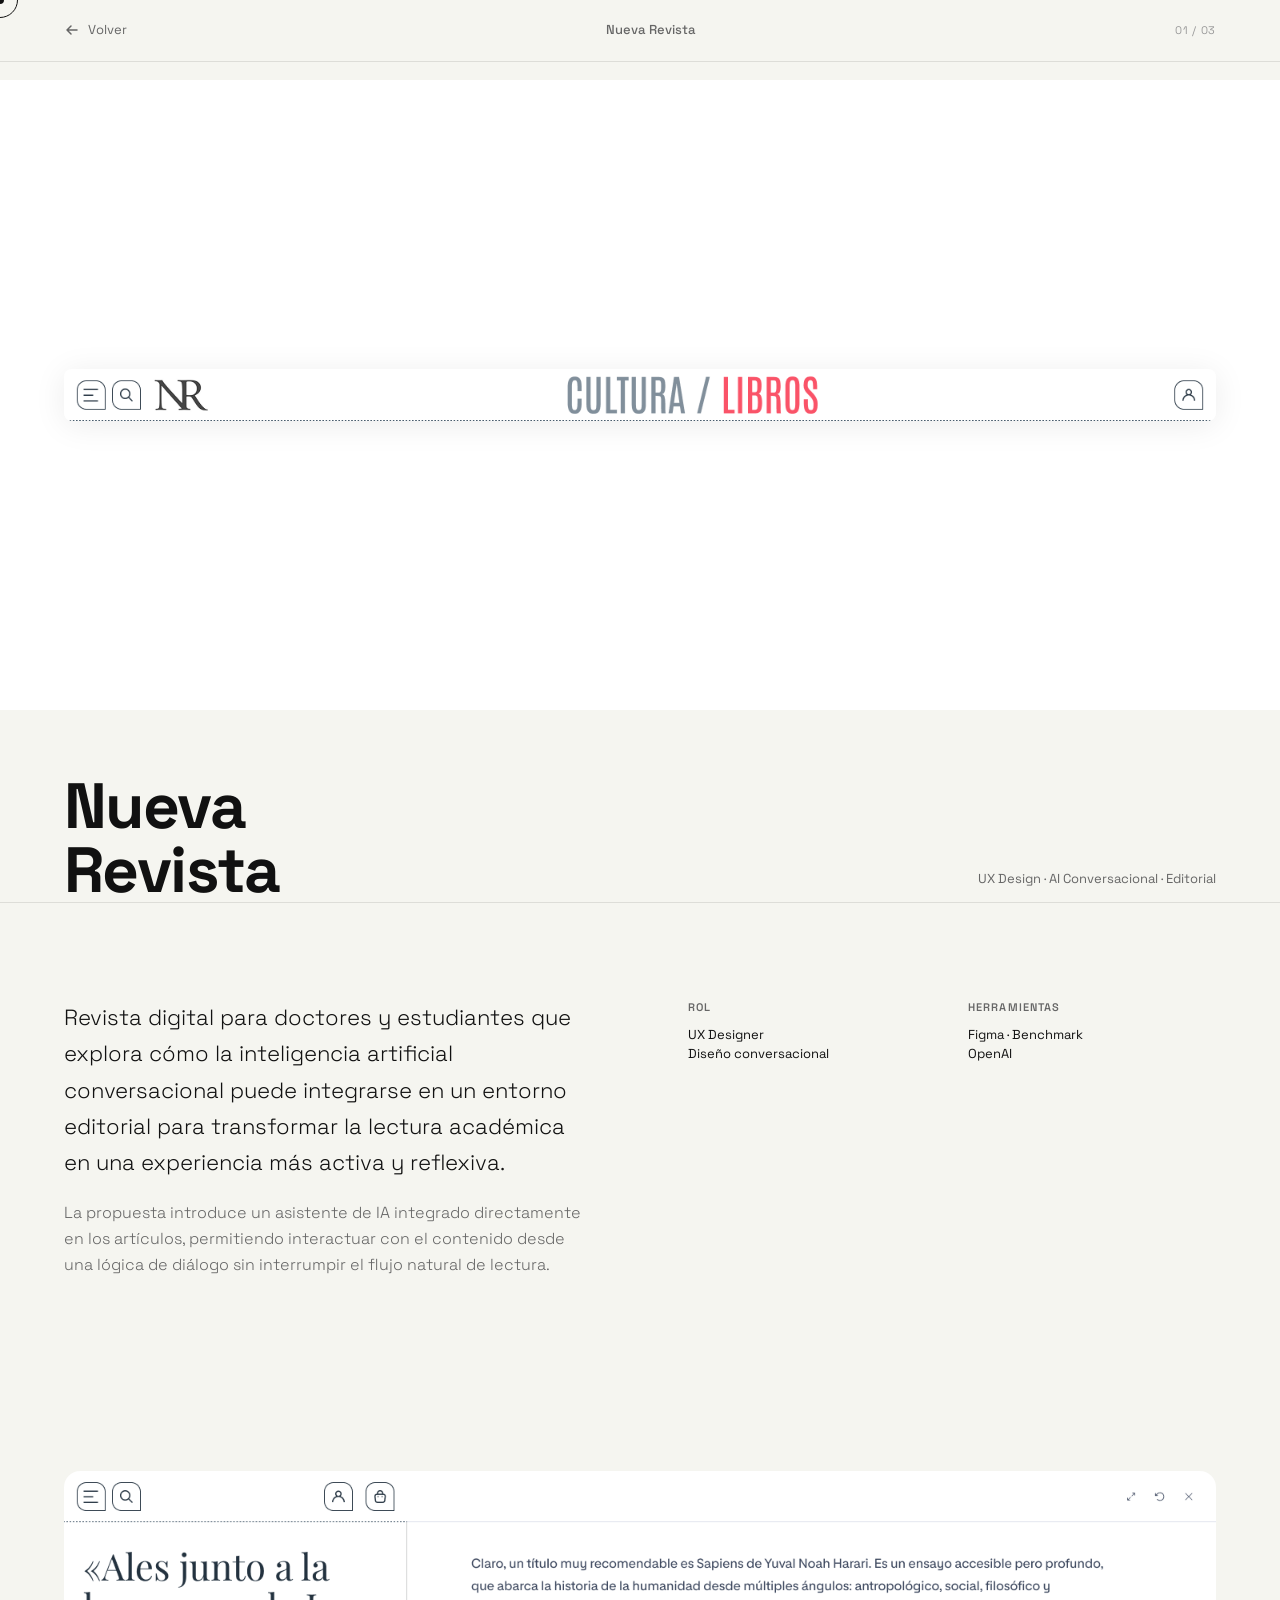
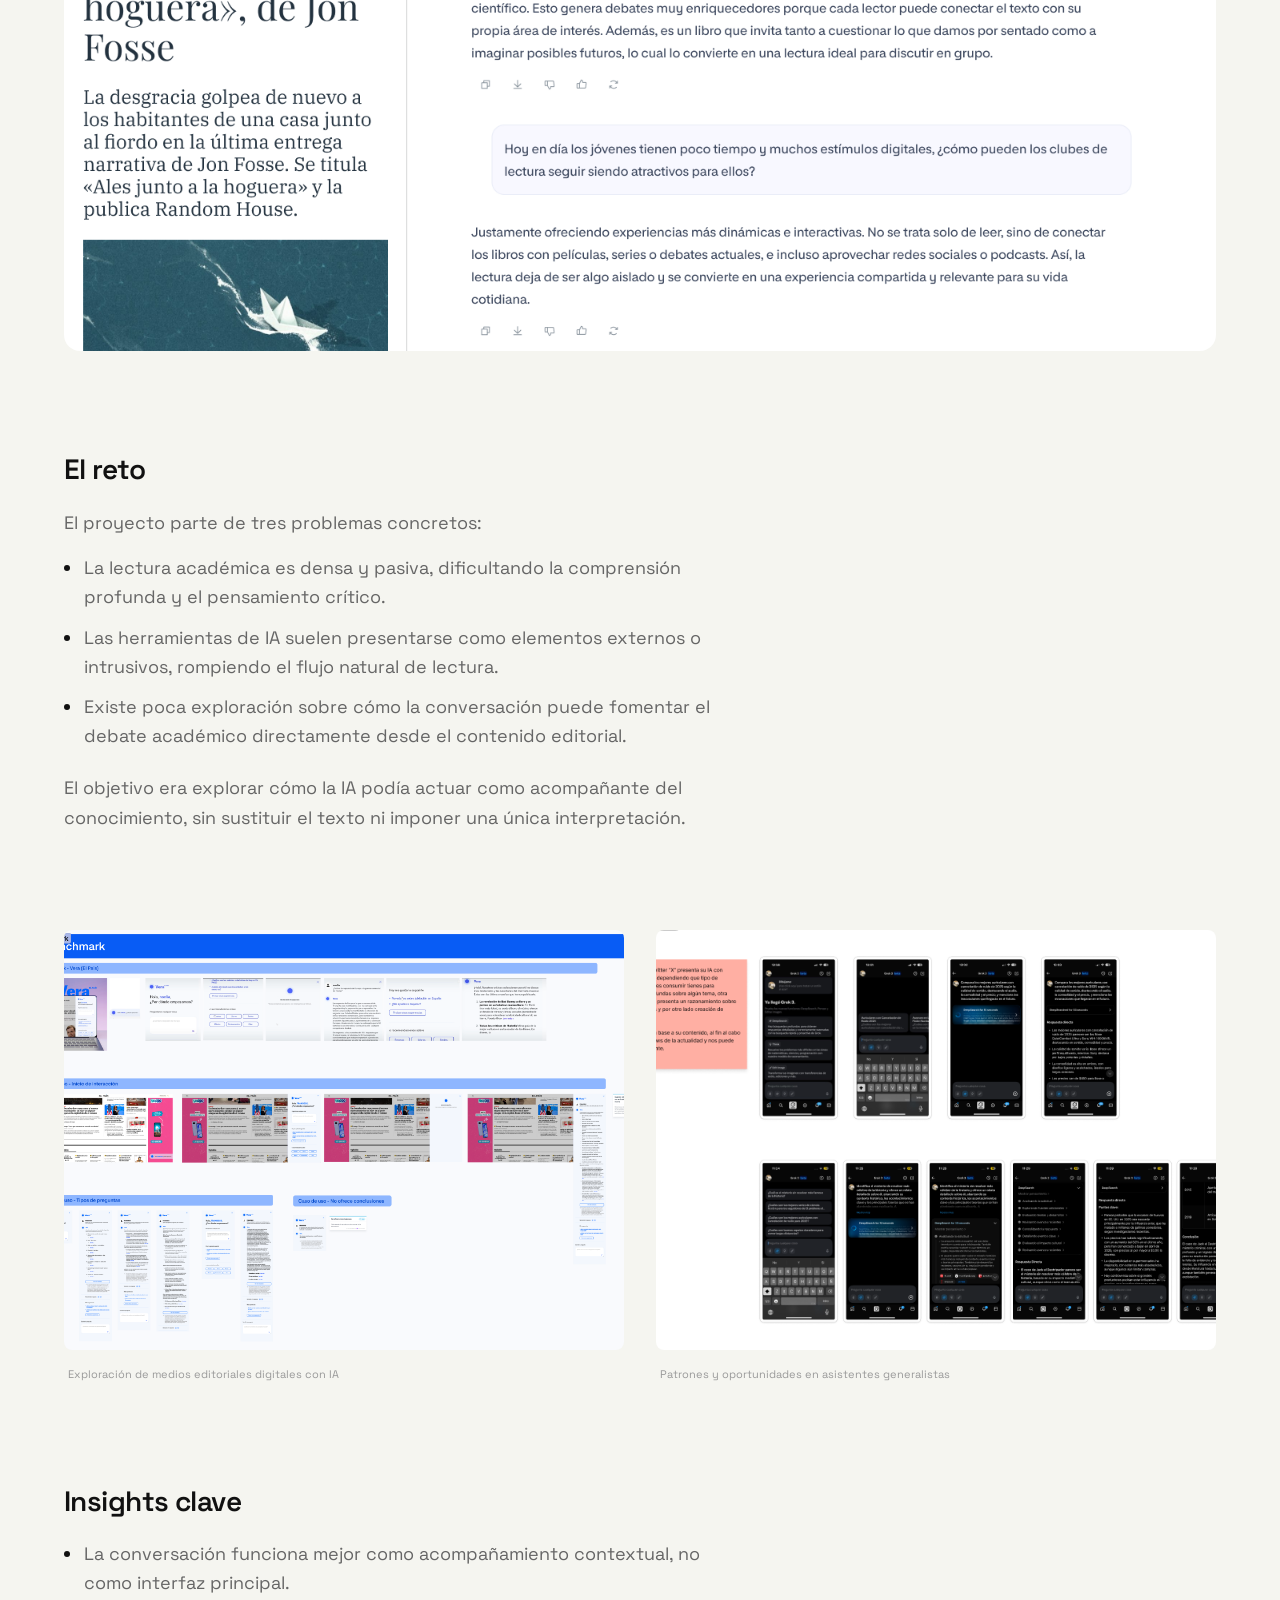
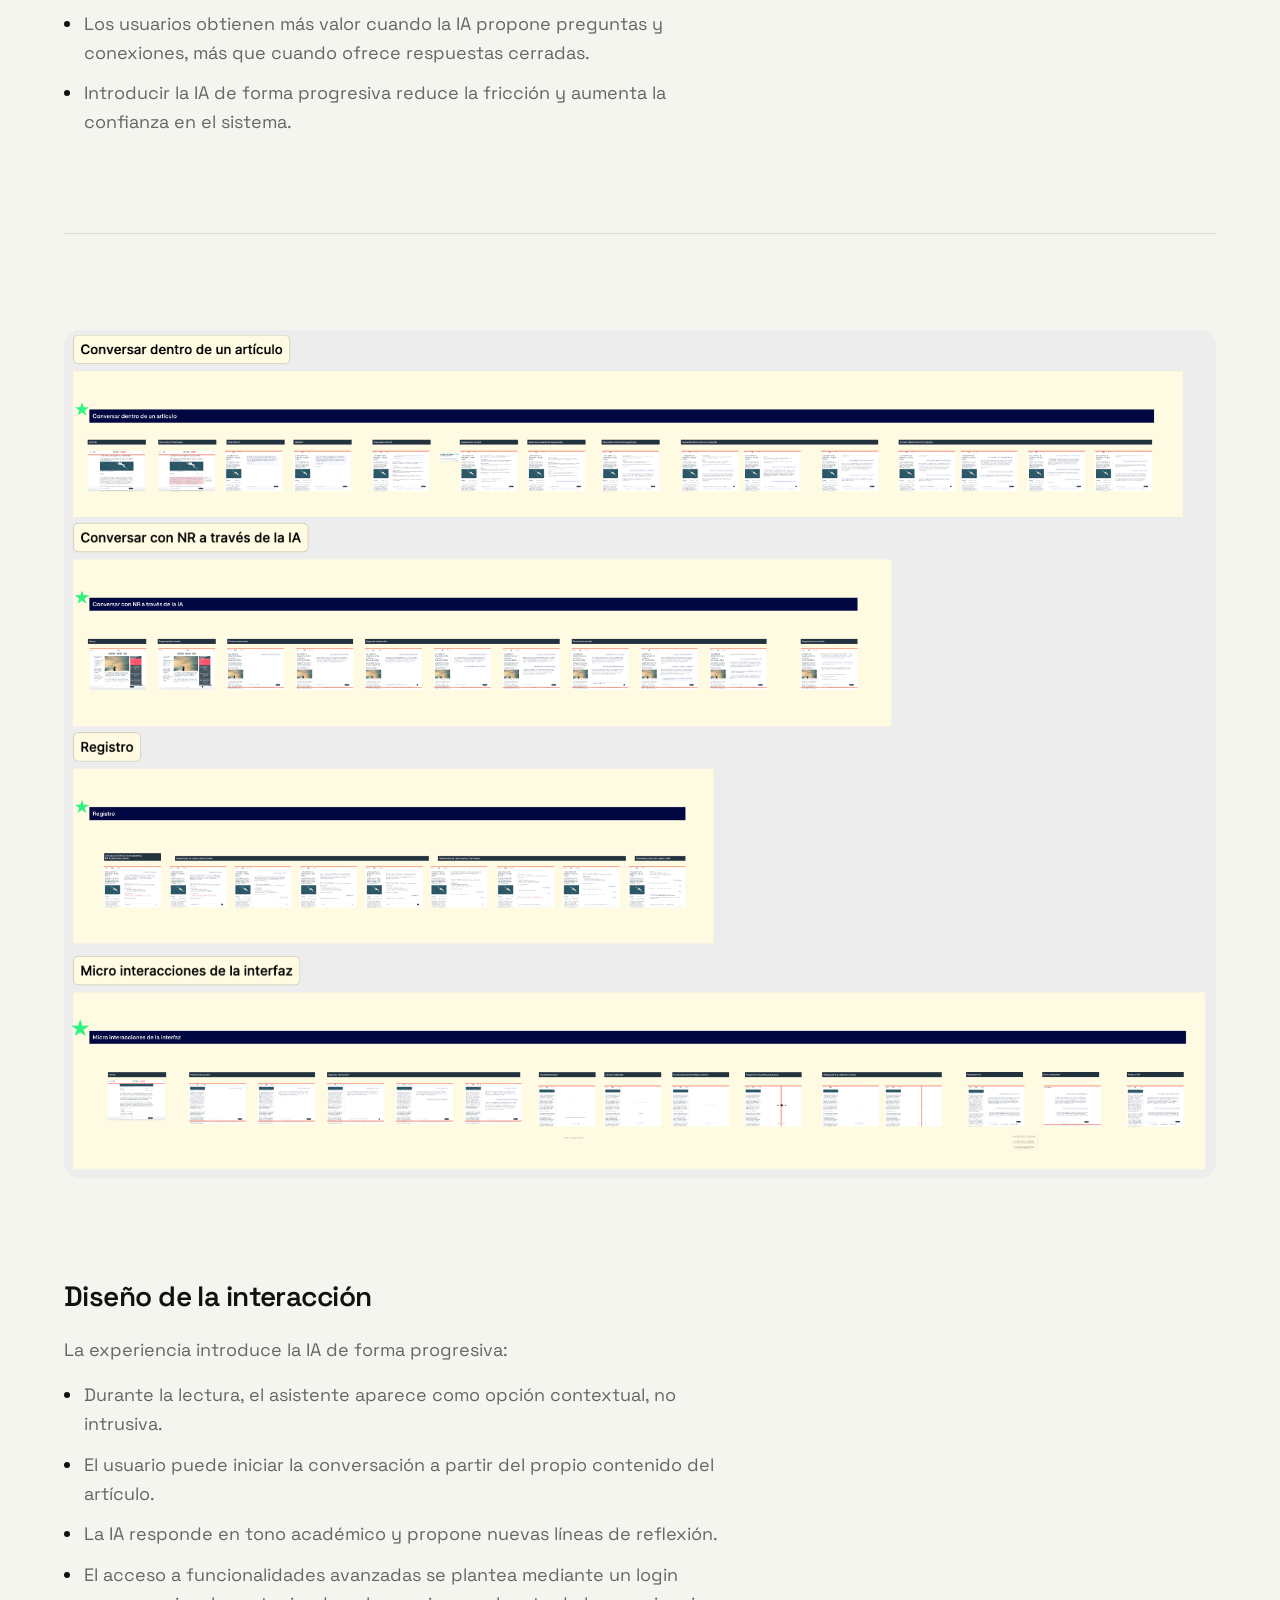
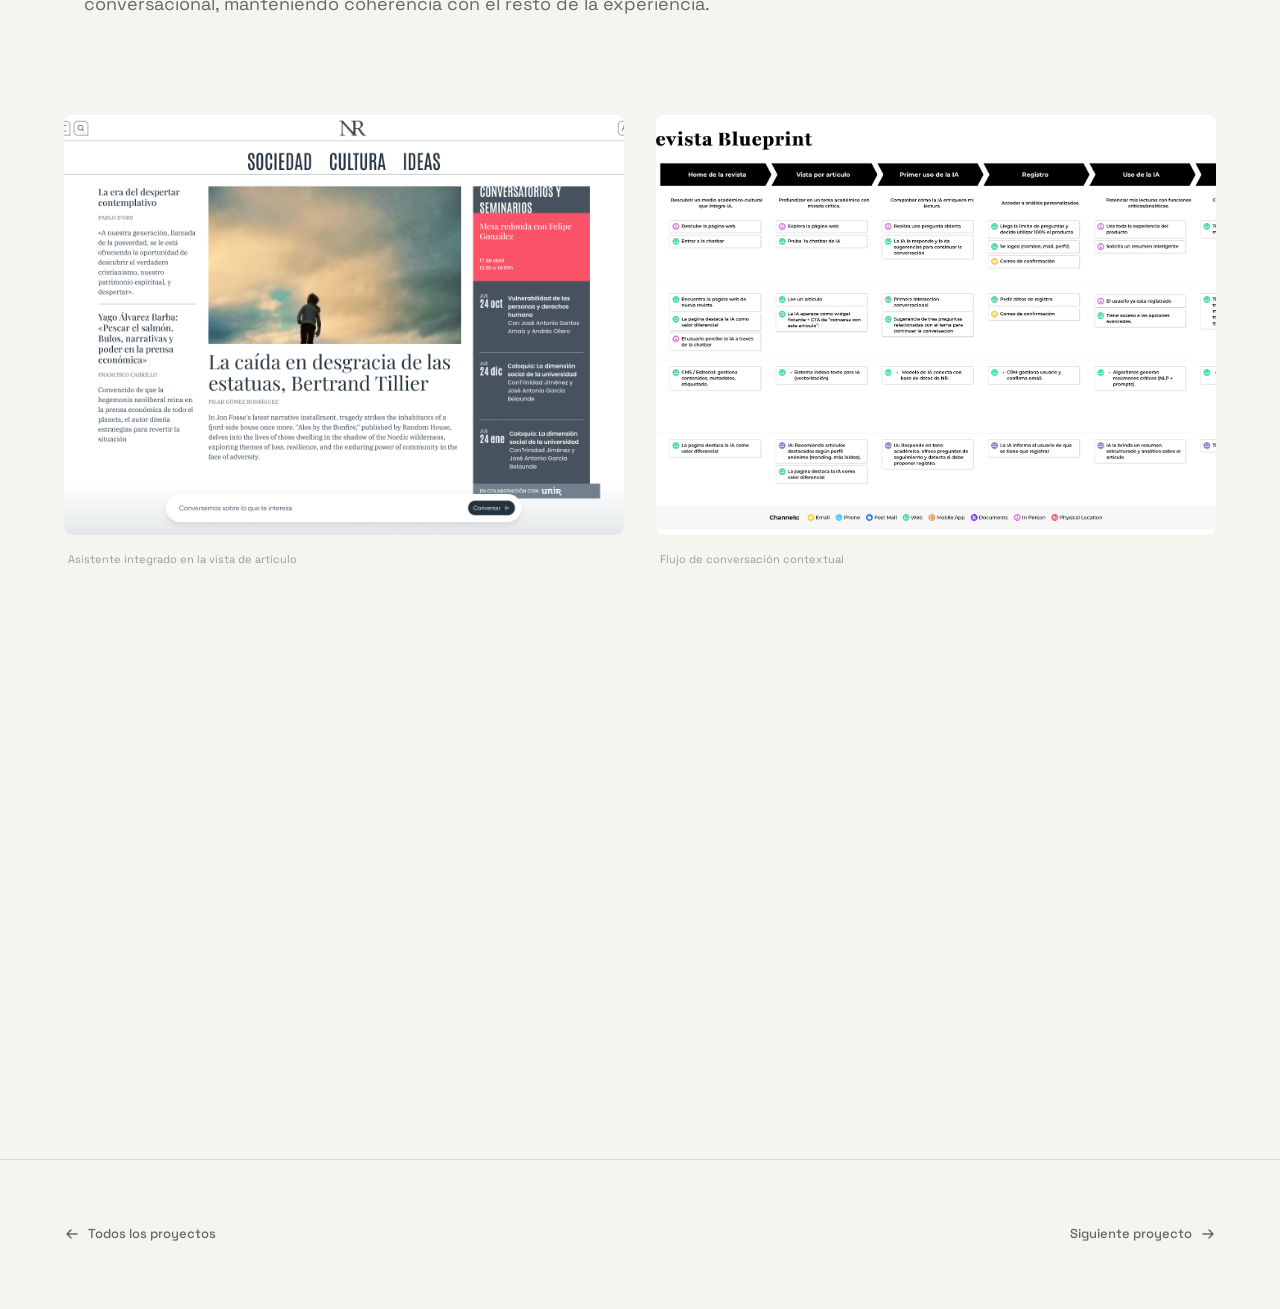
==== commit e6227c1b: "nueva revista: quita número hero, simplifica rol" ====
--- a/nueva-revista.html
+++ b/nueva-revista.html
@@ -43,7 +43,6 @@
             <div class="project-hero__header" data-reveal>
                 <h1 class="project-hero__title">Nueva<br>Revista</h1>
                 <span class="project-hero__category">UX Design · AI Conversacional · Editorial</span>
-                <span class="project-hero__number">Proyecto 01</span>
             </div>
 
         </section>
@@ -69,7 +68,7 @@
             <div class="project-info__meta" data-reveal data-reveal-delay="1">
                 <div class="meta-item">
                     <span class="meta-item__label">Rol</span>
-                    <span class="meta-item__value">UX Designer especializada<br>en diseño conversacional</span>
+                    <span class="meta-item__value">UX Designer<br>Diseño conversacional</span>
                 </div>
                 <div class="meta-item">
                     <span class="meta-item__label">Herramientas</span>
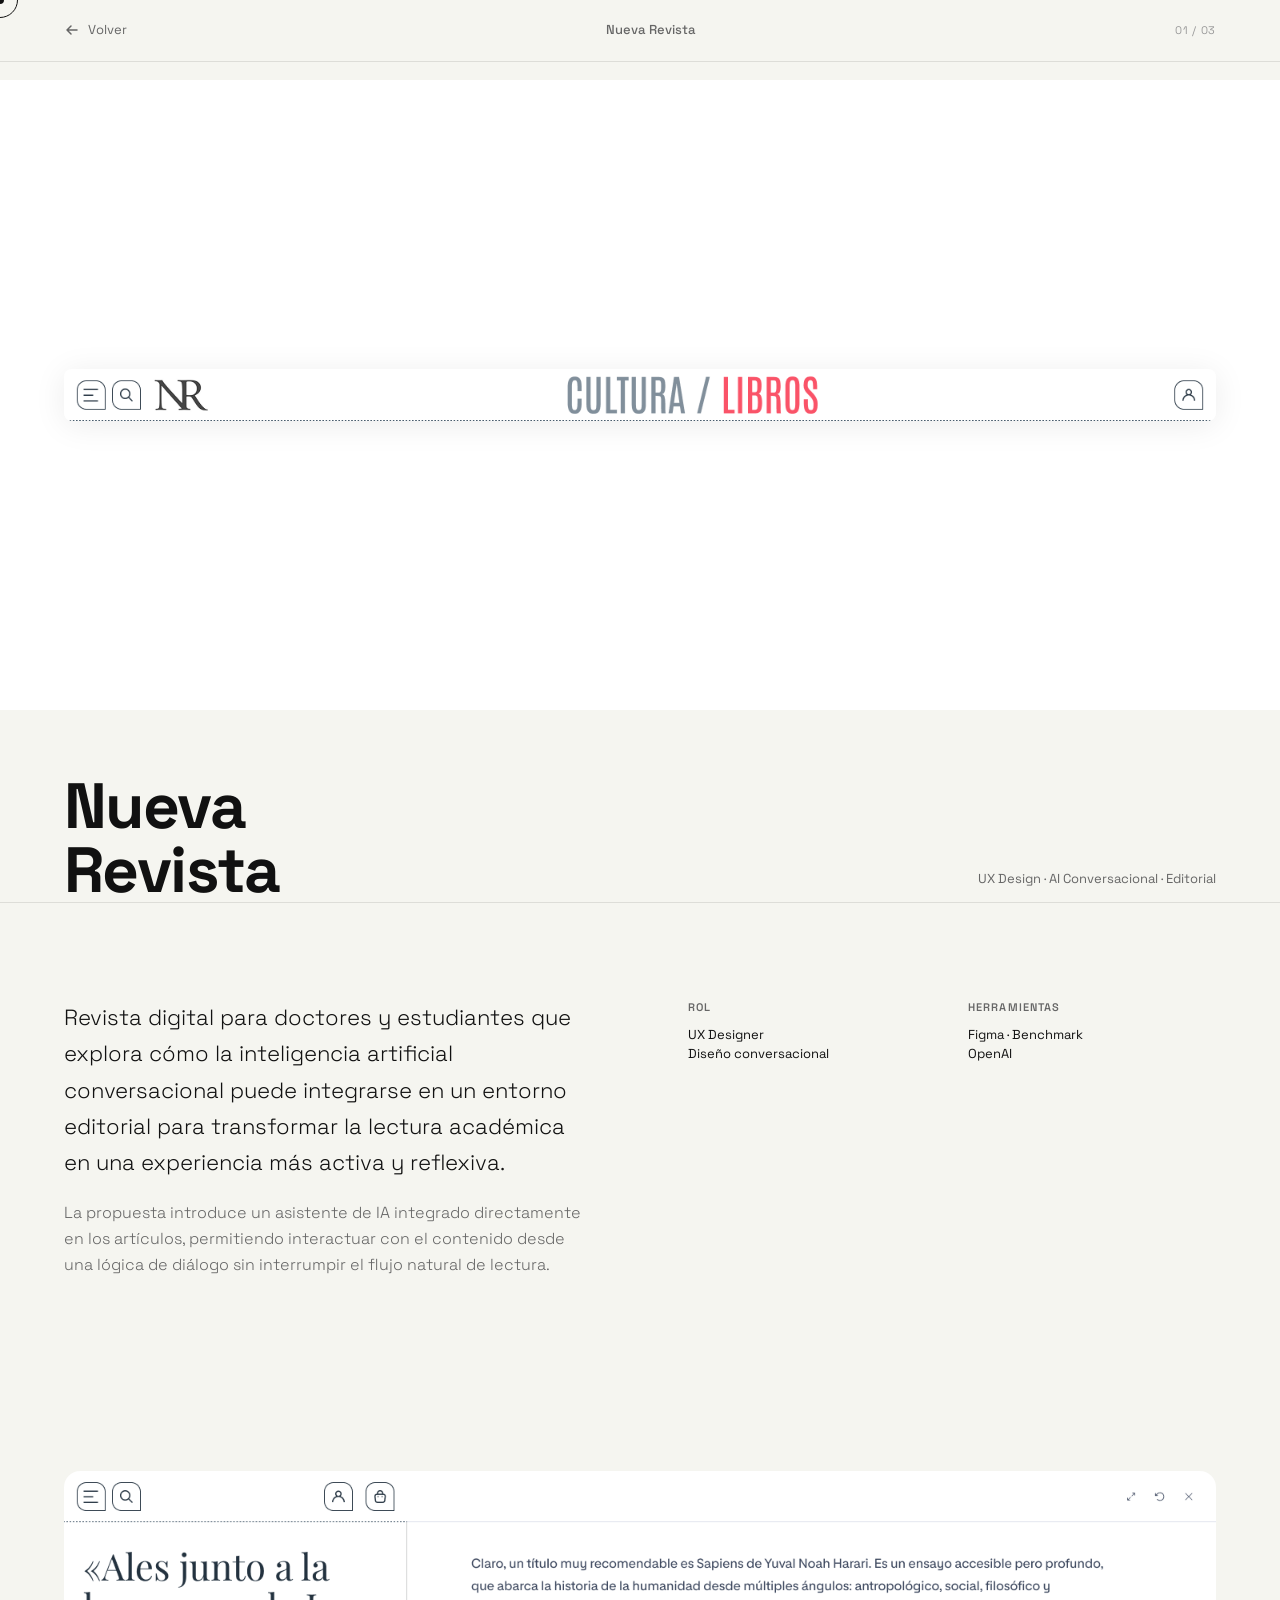
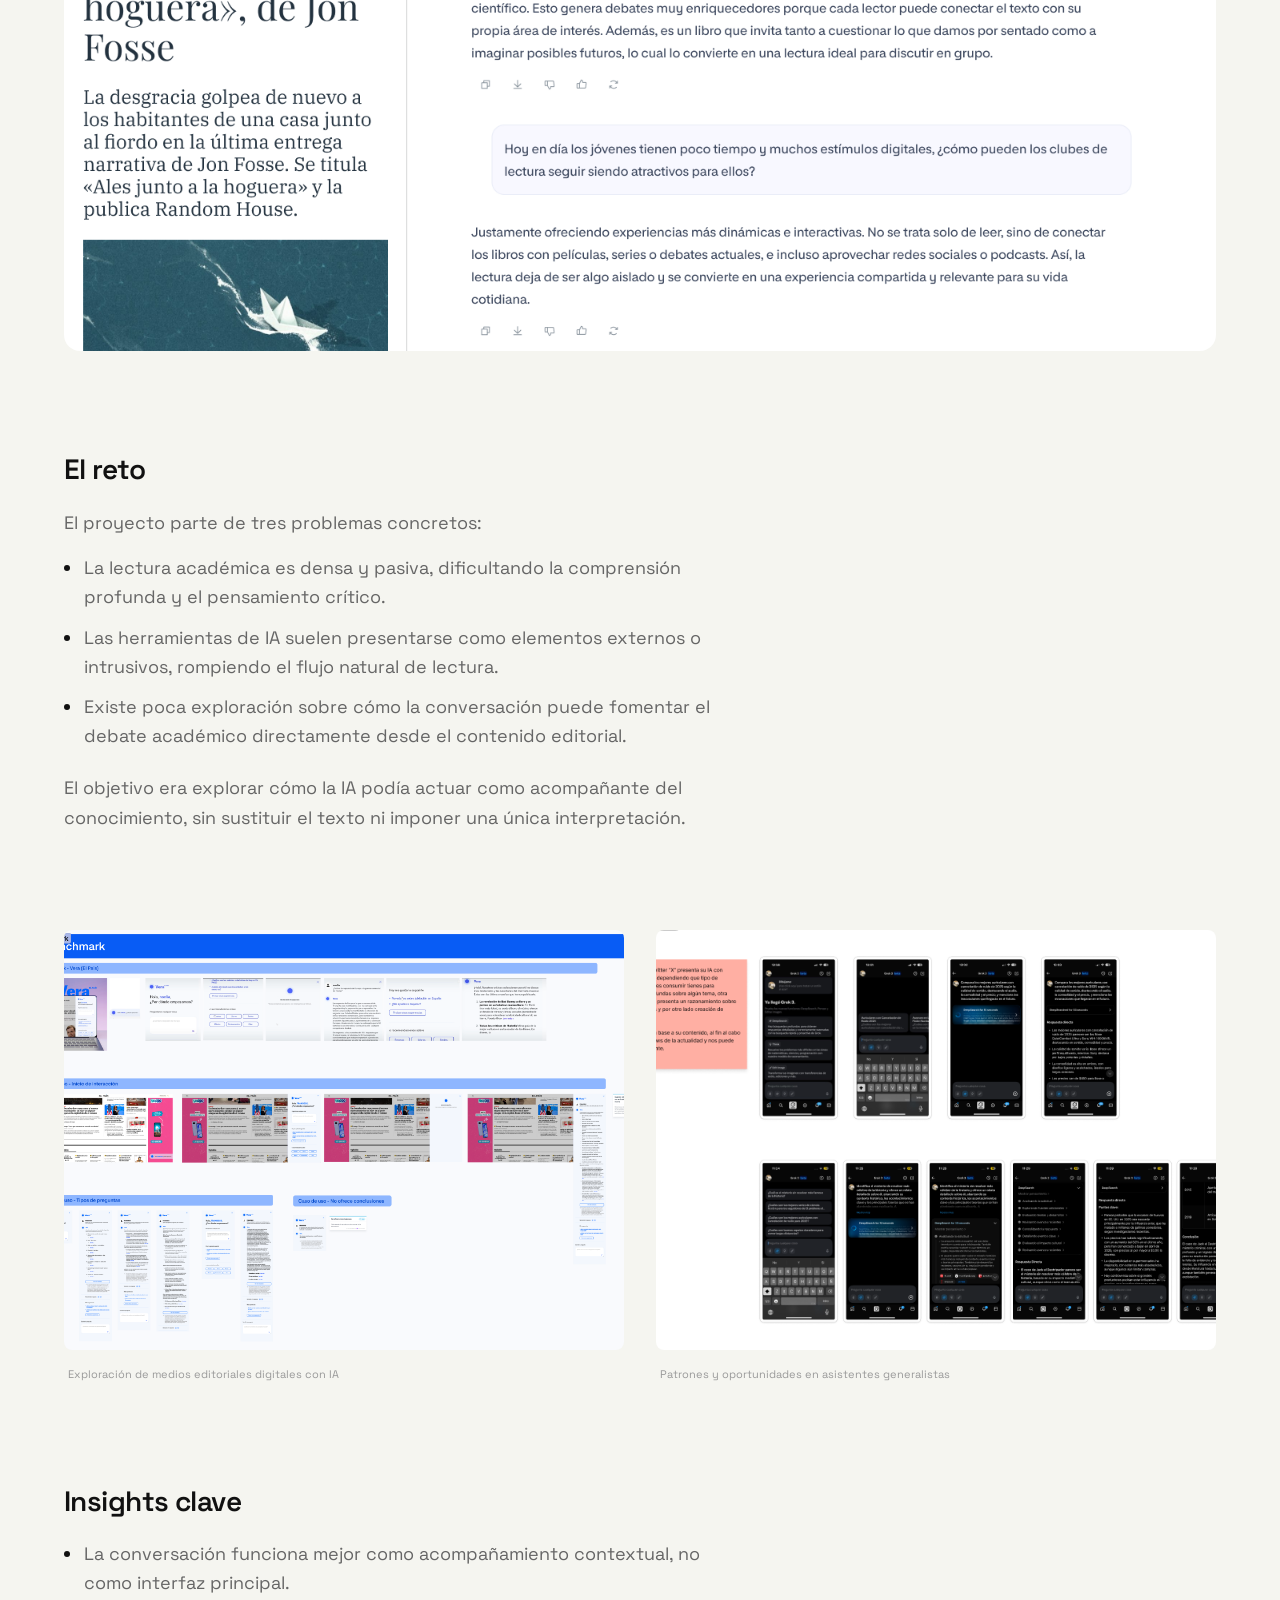
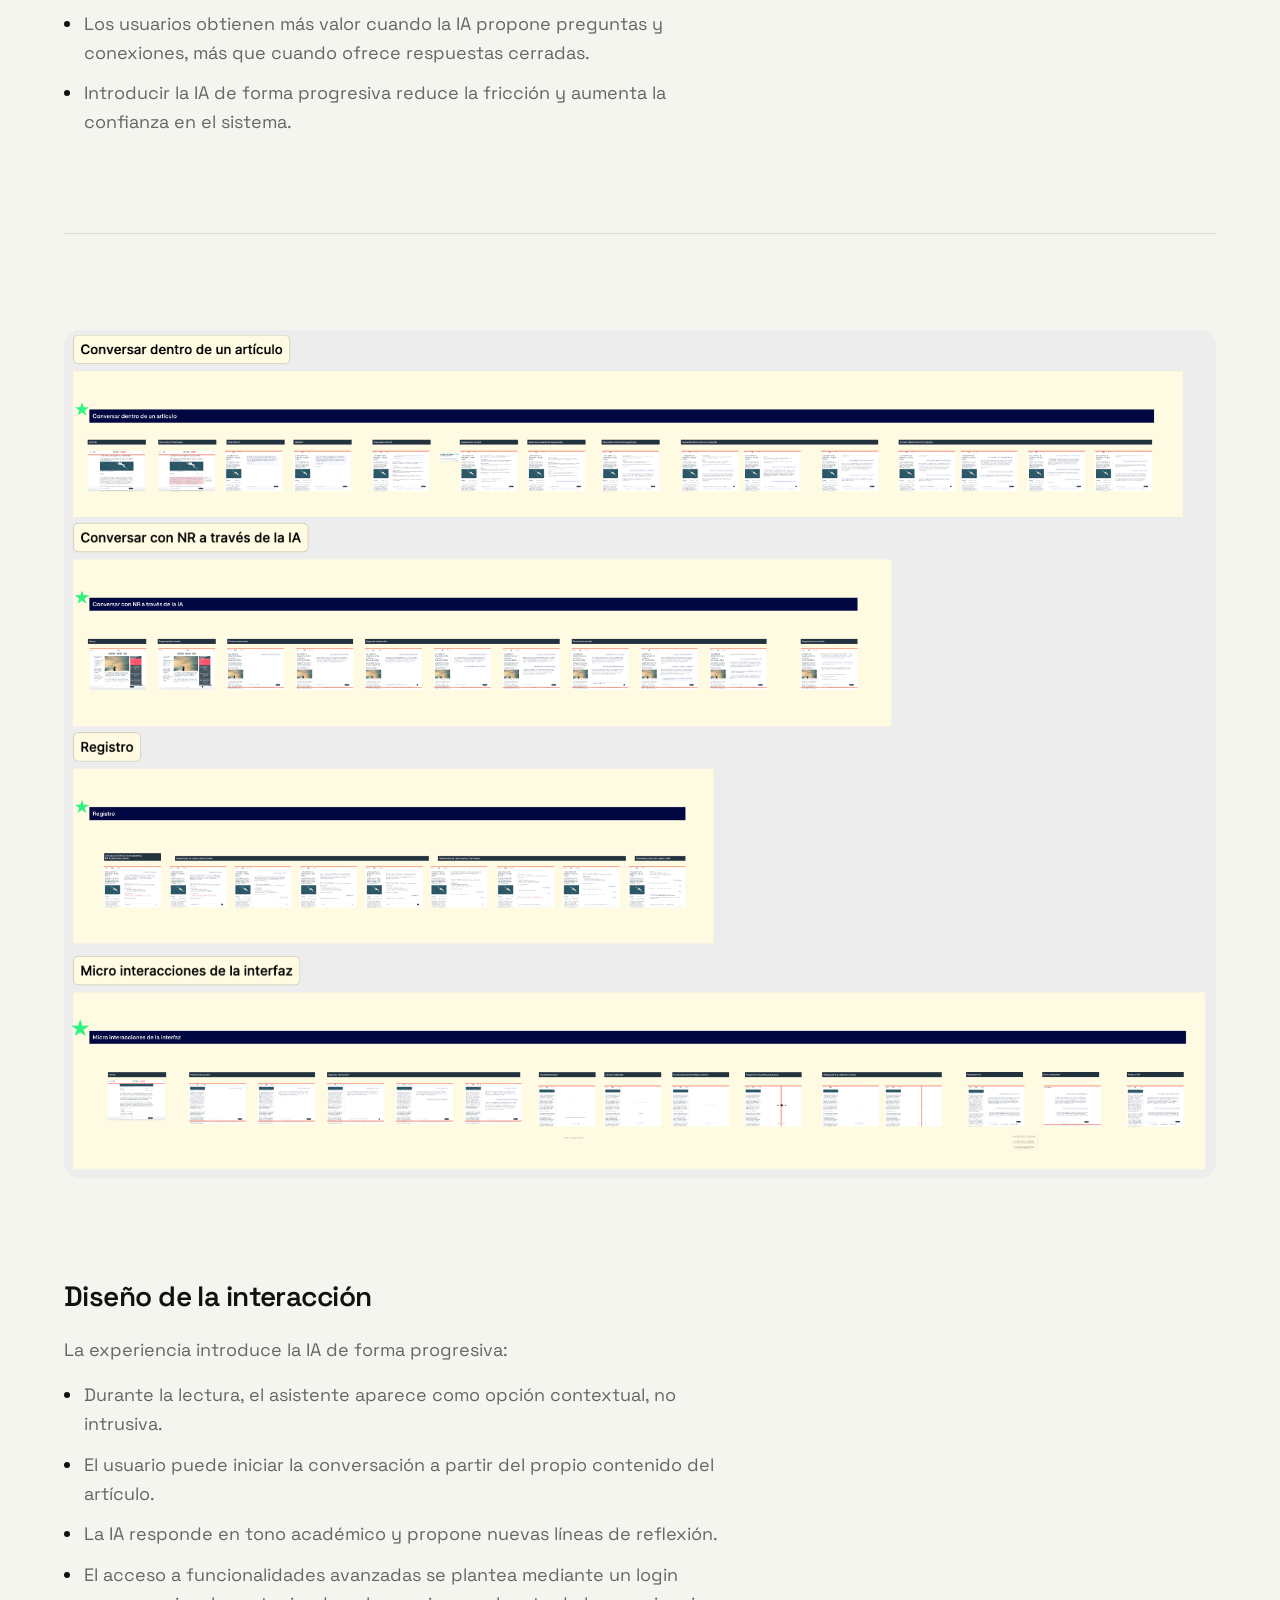
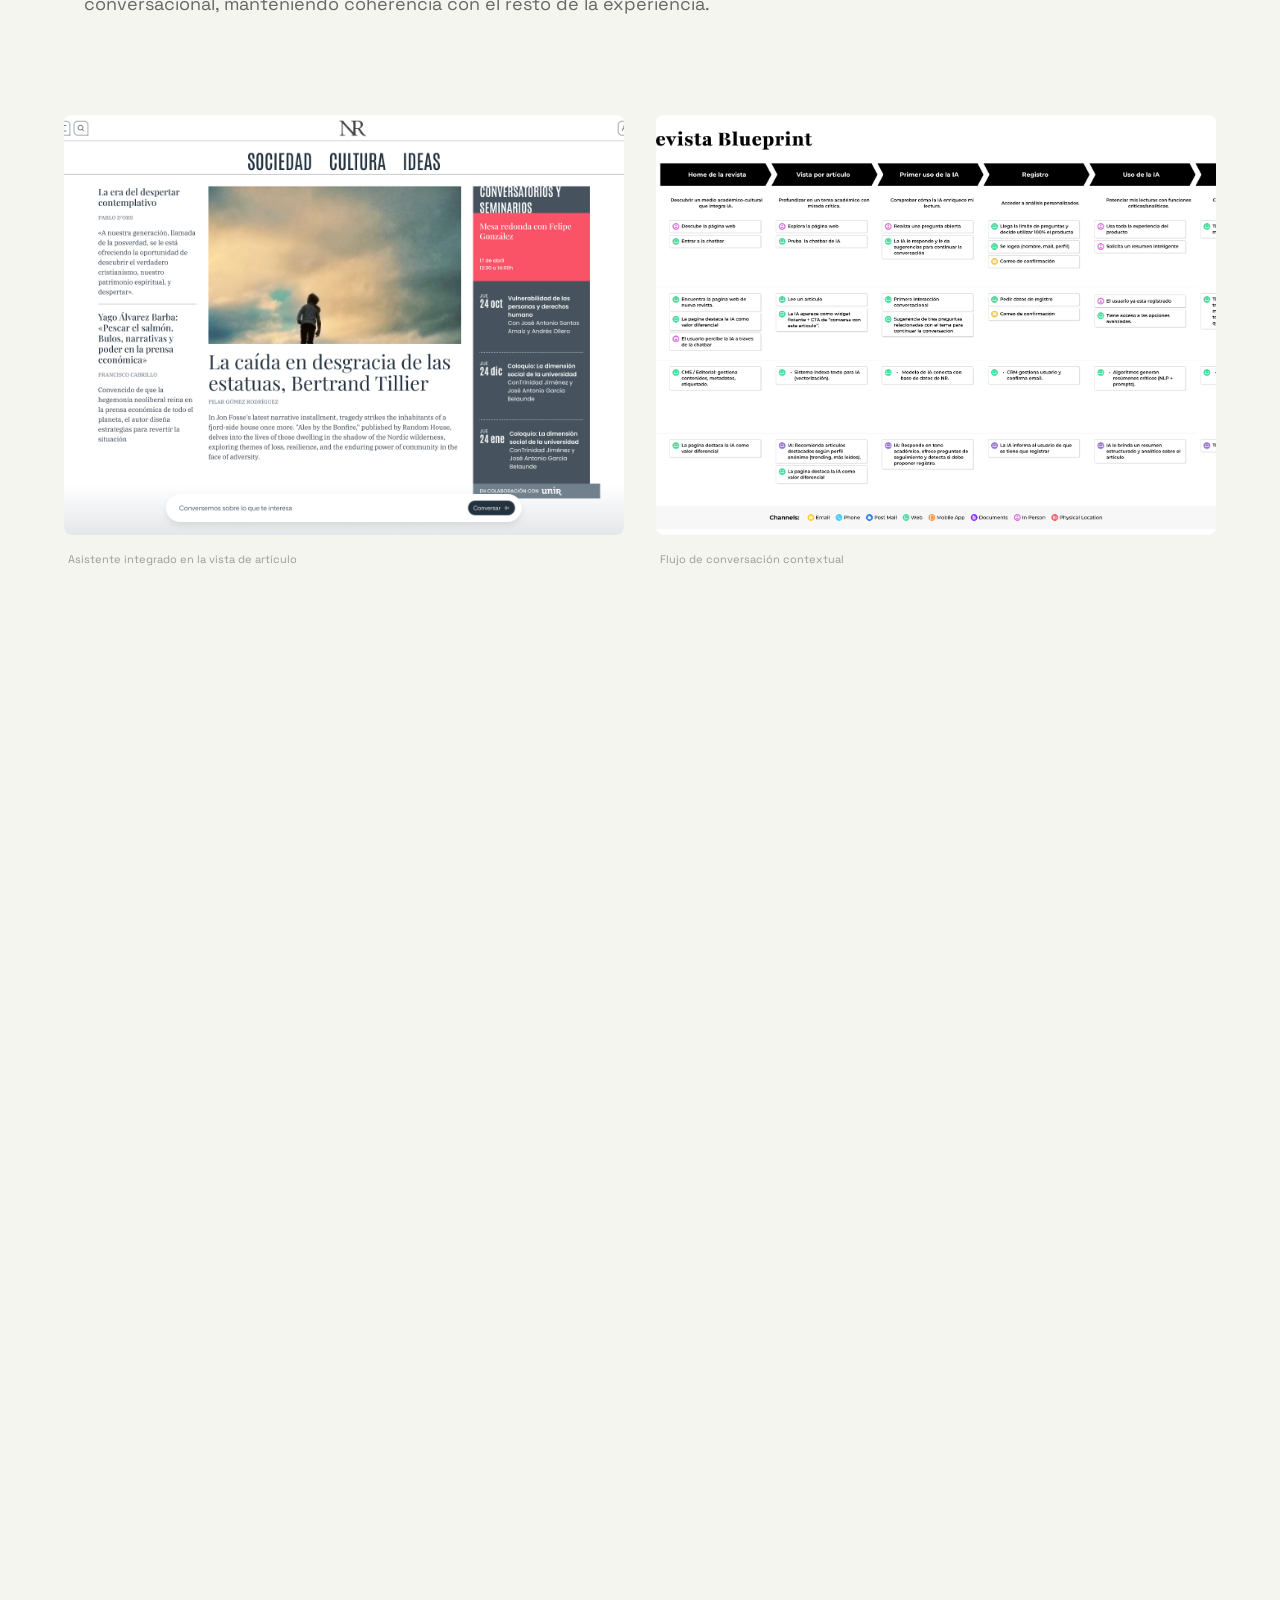
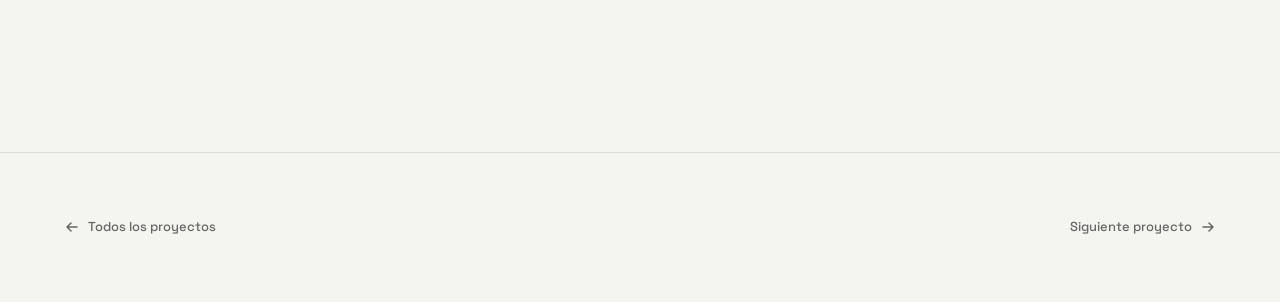
==== commit a6569fb3: "nueva revista: añade sección ¿Quieres ver más? con CTA de contacto" ====
--- a/nueva-revista.html
+++ b/nueva-revista.html
@@ -166,6 +166,16 @@
                     <li>Proponer preguntas abiertas genera más reflexión que ofrecer respuestas cerradas.</li>
                     <li>Diseñar la conversación como parte de la experiencia de lectura, no como una capa separada, es clave para reducir fricción.</li>
                 </ul>
+            </div>
+
+            <div class="content-callout" data-reveal>
+                <span class="content-callout__label">¿Quieres ver más?</span>
+                <p class="content-callout__text">
+                    Este proyecto incluye research completo, flujos detallados
+                    y prototipo interactivo en Figma. Si quieres verlo todo,
+                    escríbeme y te lo enseño.
+                </p>
+                <a href="mailto:meryalma21@gmail.com" class="content-callout__cta">meryalma21@gmail.com</a>
             </div>
 
         </div>
--- a/css/style.css
+++ b/css/style.css
@@ -1282,6 +1282,24 @@
     max-width: 720px;
 }
 
+.content-callout__cta {
+    display: inline-block;
+    margin-top: var(--gap-sm);
+    padding: 12px 28px;
+    background: var(--accent);
+    color: var(--text);
+    font-size: var(--size-sm);
+    font-weight: 600;
+    border-radius: 100px;
+    transition: background var(--t-fast) var(--ease),
+                transform var(--t-fast) var(--ease);
+}
+
+.content-callout__cta:hover {
+    background: var(--accent-dark);
+    transform: translateY(-2px);
+}
+
 /* Placeholder de vídeo */
 .content-video {
     width: 100%;
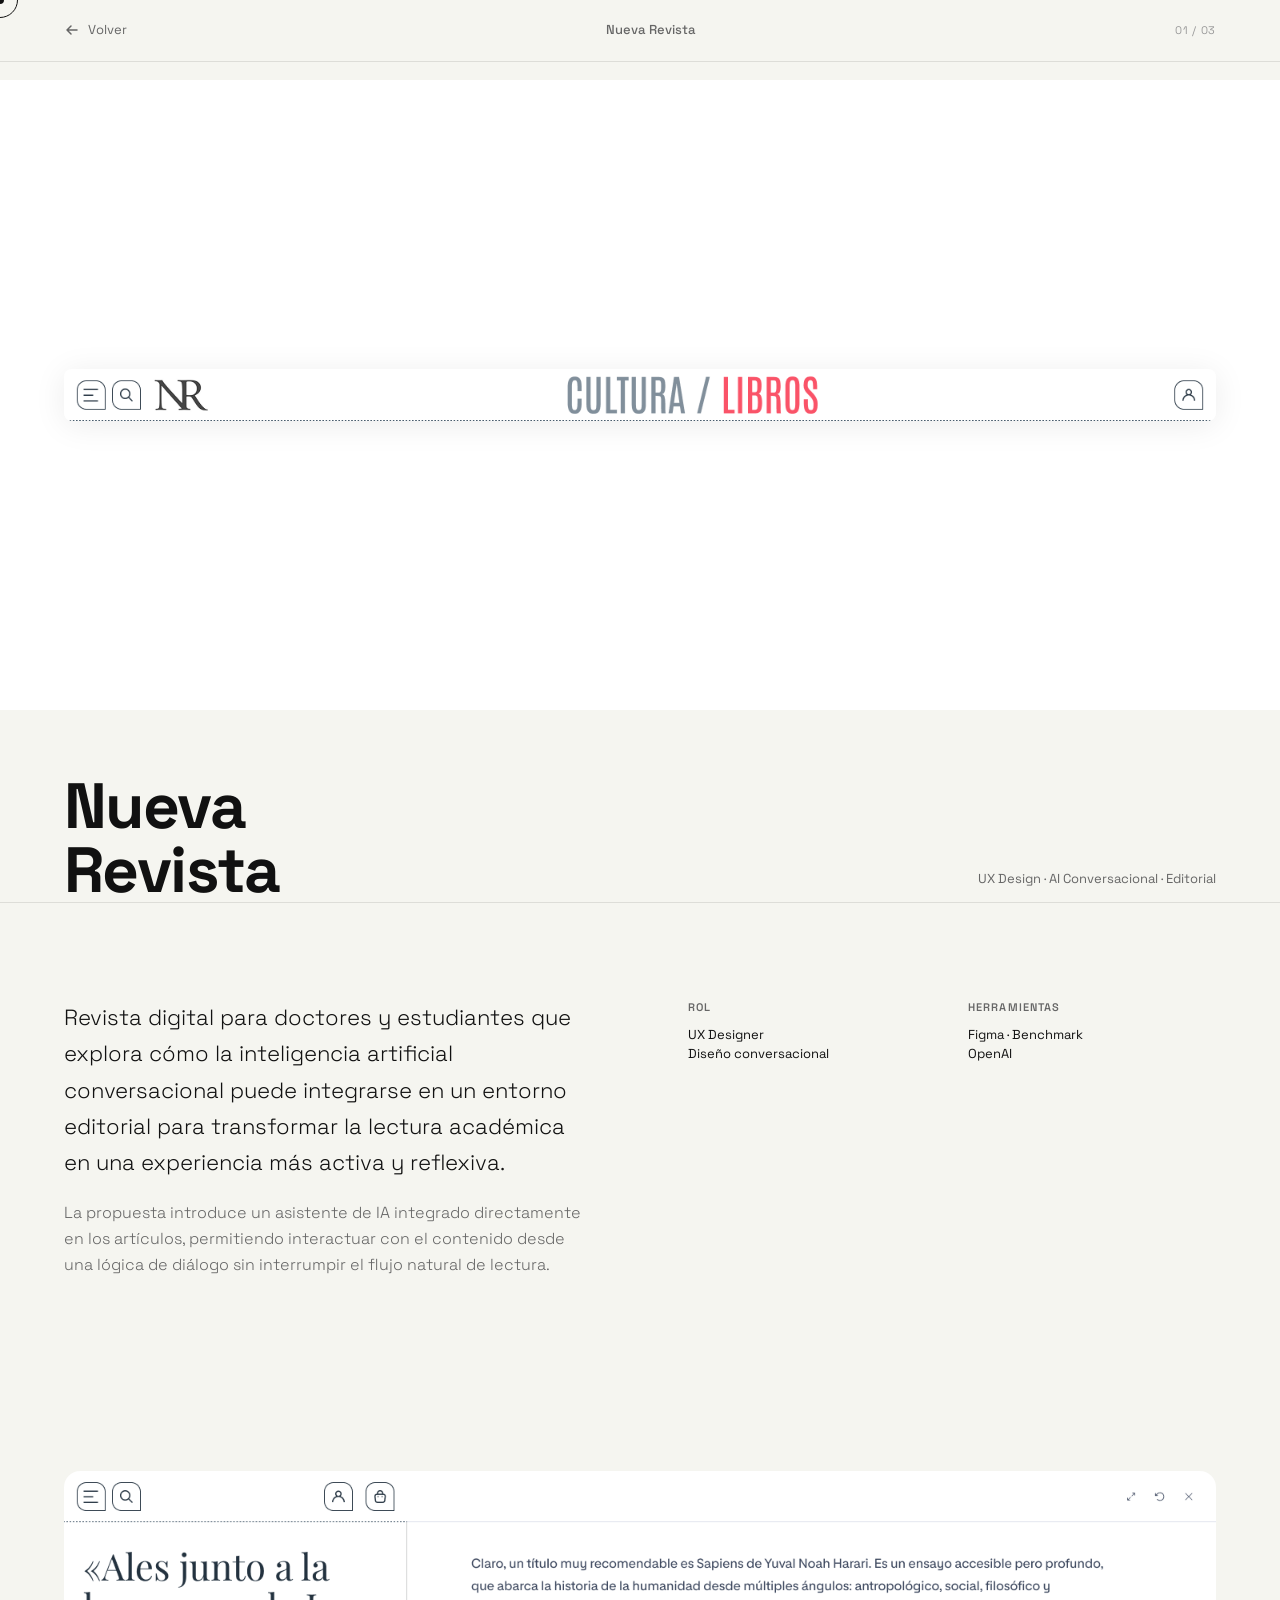
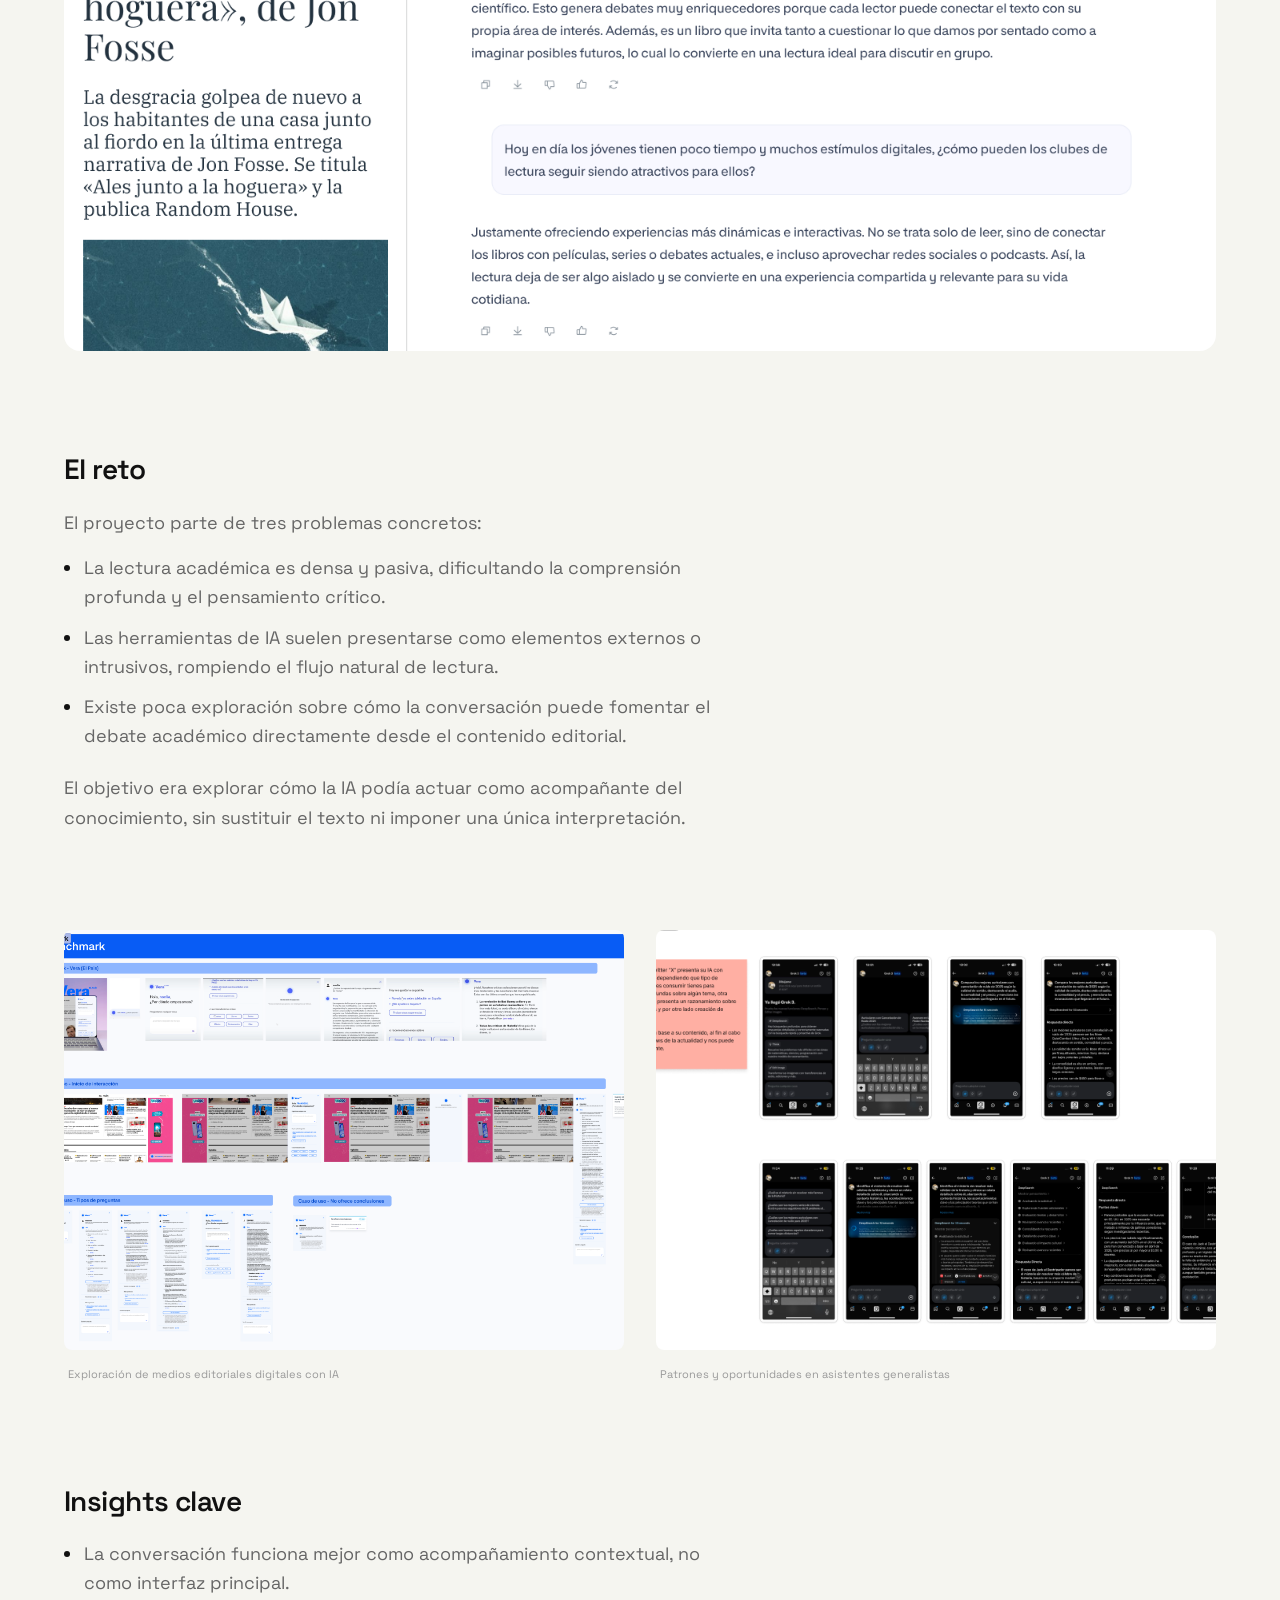
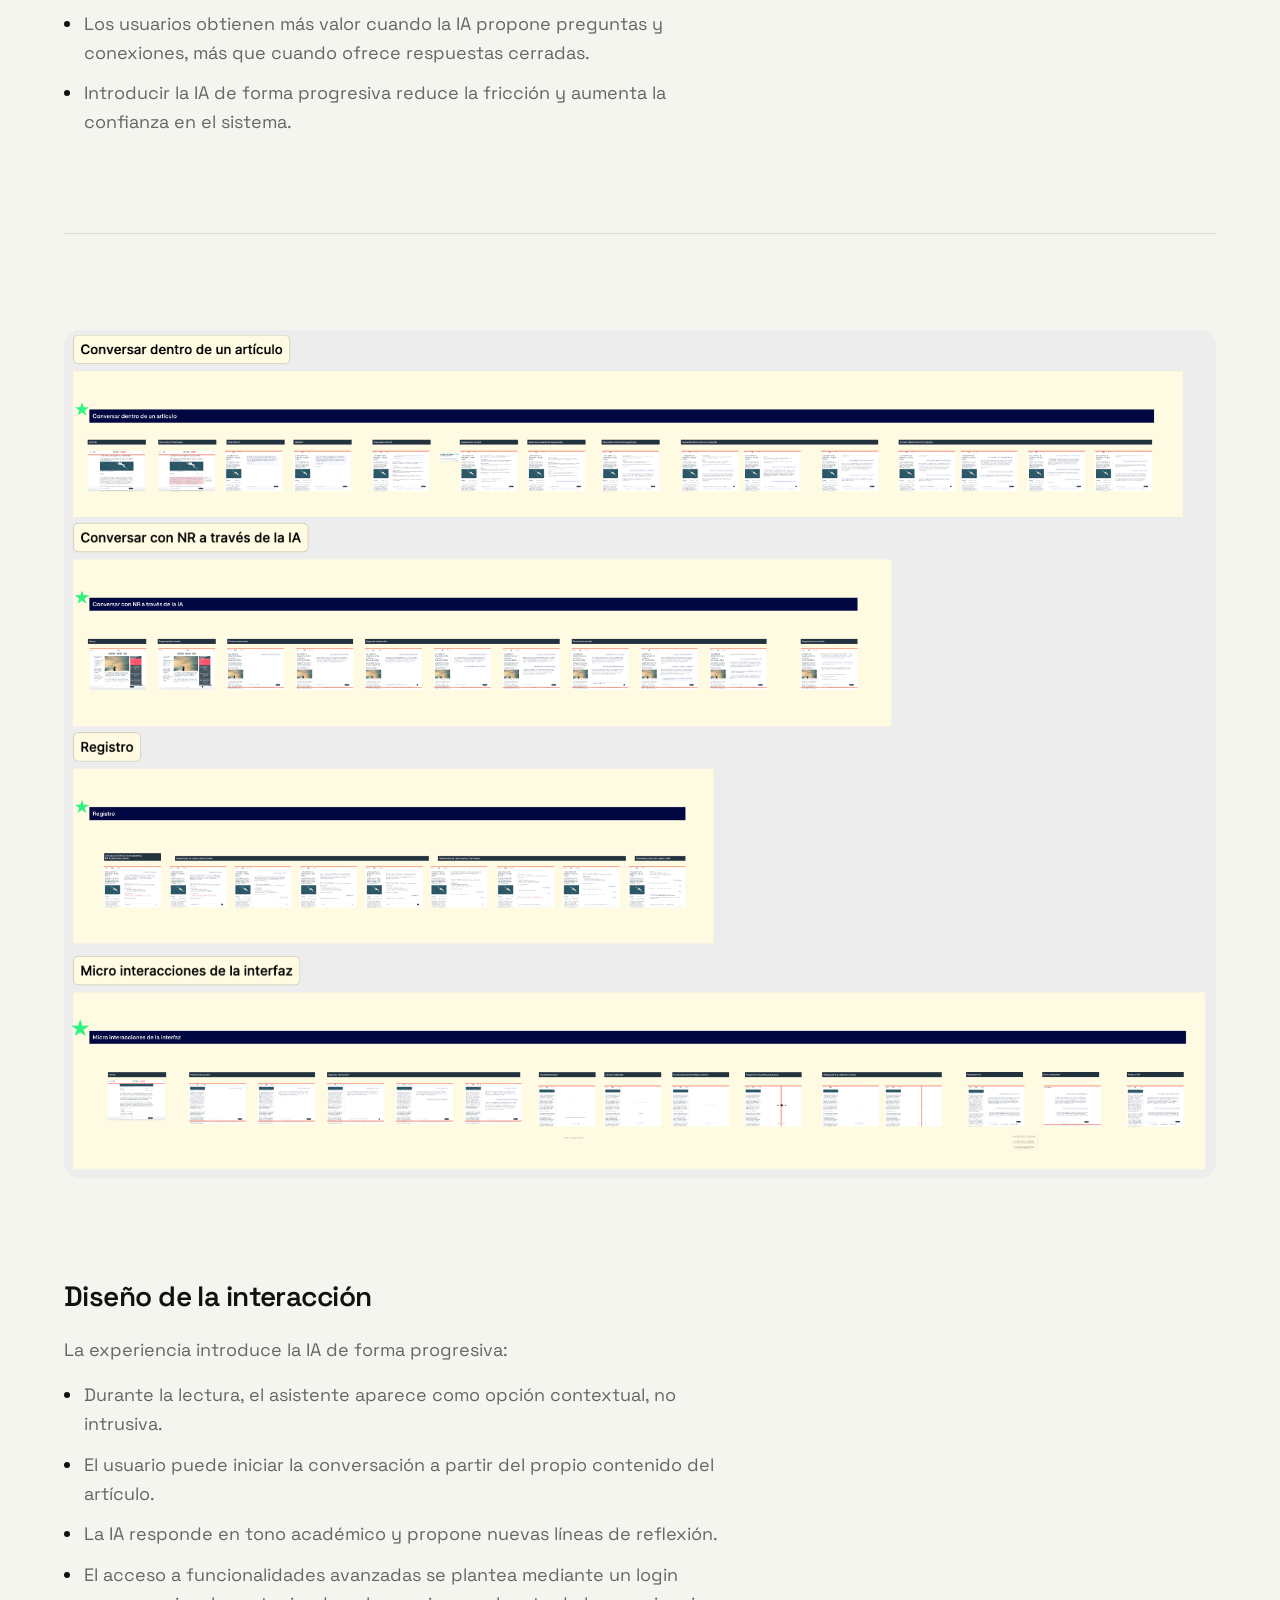
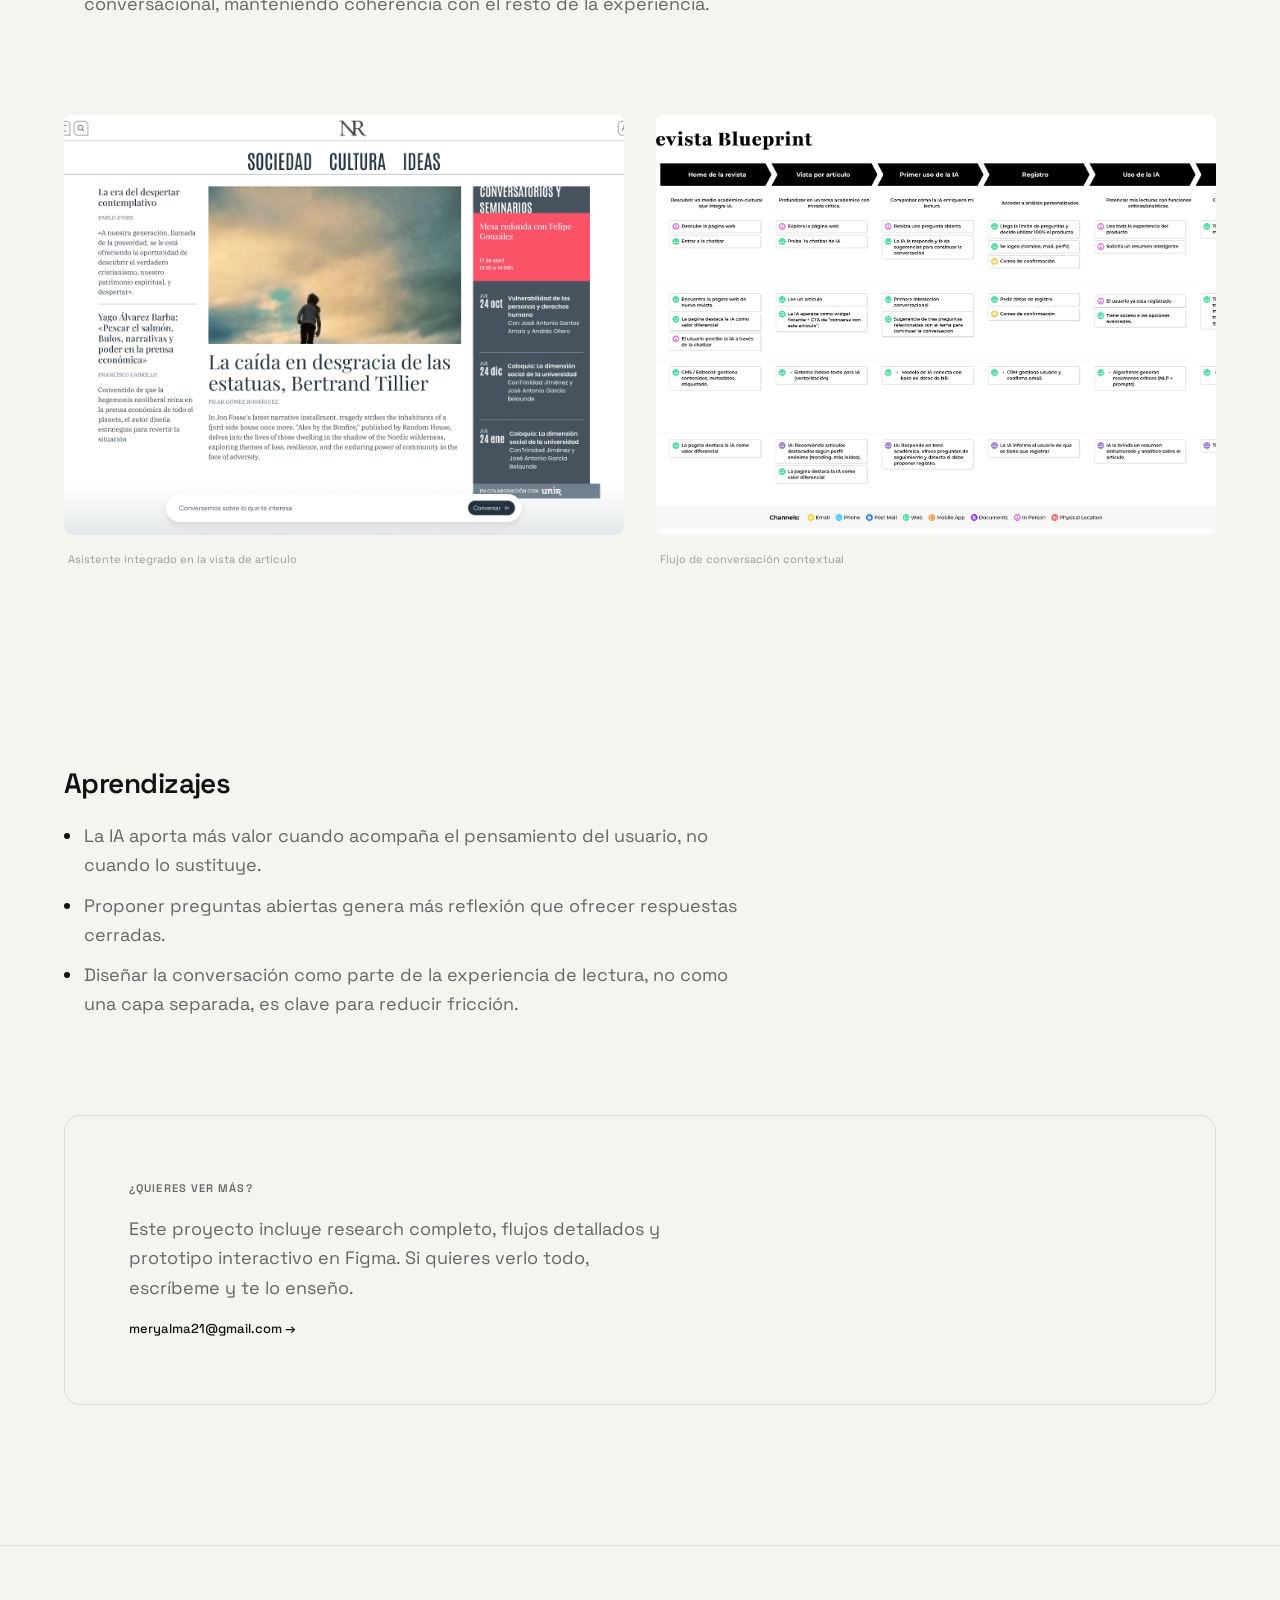
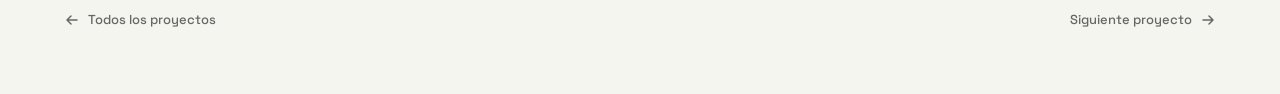
==== commit 5433eb0b: "nueva revista: sección ver más simple con borde neutro" ====
--- a/nueva-revista.html
+++ b/nueva-revista.html
@@ -168,14 +168,14 @@
                 </ul>
             </div>
 
-            <div class="content-callout" data-reveal>
-                <span class="content-callout__label">¿Quieres ver más?</span>
-                <p class="content-callout__text">
+            <div class="content-more" data-reveal>
+                <span class="content-more__label">¿Quieres ver más?</span>
+                <p class="content-more__text">
                     Este proyecto incluye research completo, flujos detallados
                     y prototipo interactivo en Figma. Si quieres verlo todo,
                     escríbeme y te lo enseño.
                 </p>
-                <a href="mailto:meryalma21@gmail.com" class="content-callout__cta">meryalma21@gmail.com</a>
+                <a href="mailto:meryalma21@gmail.com" class="content-more__link">meryalma21@gmail.com →</a>
             </div>
 
         </div>
--- a/css/style.css
+++ b/css/style.css
@@ -1282,22 +1282,41 @@
     max-width: 720px;
 }
 
-.content-callout__cta {
-    display: inline-block;
-    margin-top: var(--gap-sm);
-    padding: 12px 28px;
-    background: var(--accent);
+/* Bloque "¿Quieres ver más?" */
+.content-more {
+    border: 1px solid var(--border);
+    border-radius: var(--radius-lg);
+    padding: var(--gap-lg);
+    display: flex;
+    flex-direction: column;
+    gap: var(--gap-sm);
+}
+
+.content-more__label {
+    font-size: var(--size-xs);
+    font-weight: 600;
+    letter-spacing: 0.1em;
+    text-transform: uppercase;
+    color: var(--text-secondary);
+}
+
+.content-more__text {
+    font-size: var(--size-md);
+    line-height: 1.65;
+    color: var(--text-secondary);
+    max-width: 540px;
+}
+
+.content-more__link {
+    font-size: var(--size-sm);
+    font-weight: 500;
     color: var(--text);
-    font-size: var(--size-sm);
-    font-weight: 600;
-    border-radius: 100px;
-    transition: background var(--t-fast) var(--ease),
-                transform var(--t-fast) var(--ease);
-}
-
-.content-callout__cta:hover {
-    background: var(--accent-dark);
-    transform: translateY(-2px);
+    transition: gap var(--t-base) var(--ease),
+                color var(--t-fast) var(--ease);
+}
+
+.content-more__link:hover {
+    color: var(--text-secondary);
 }
 
 /* Placeholder de vídeo */
